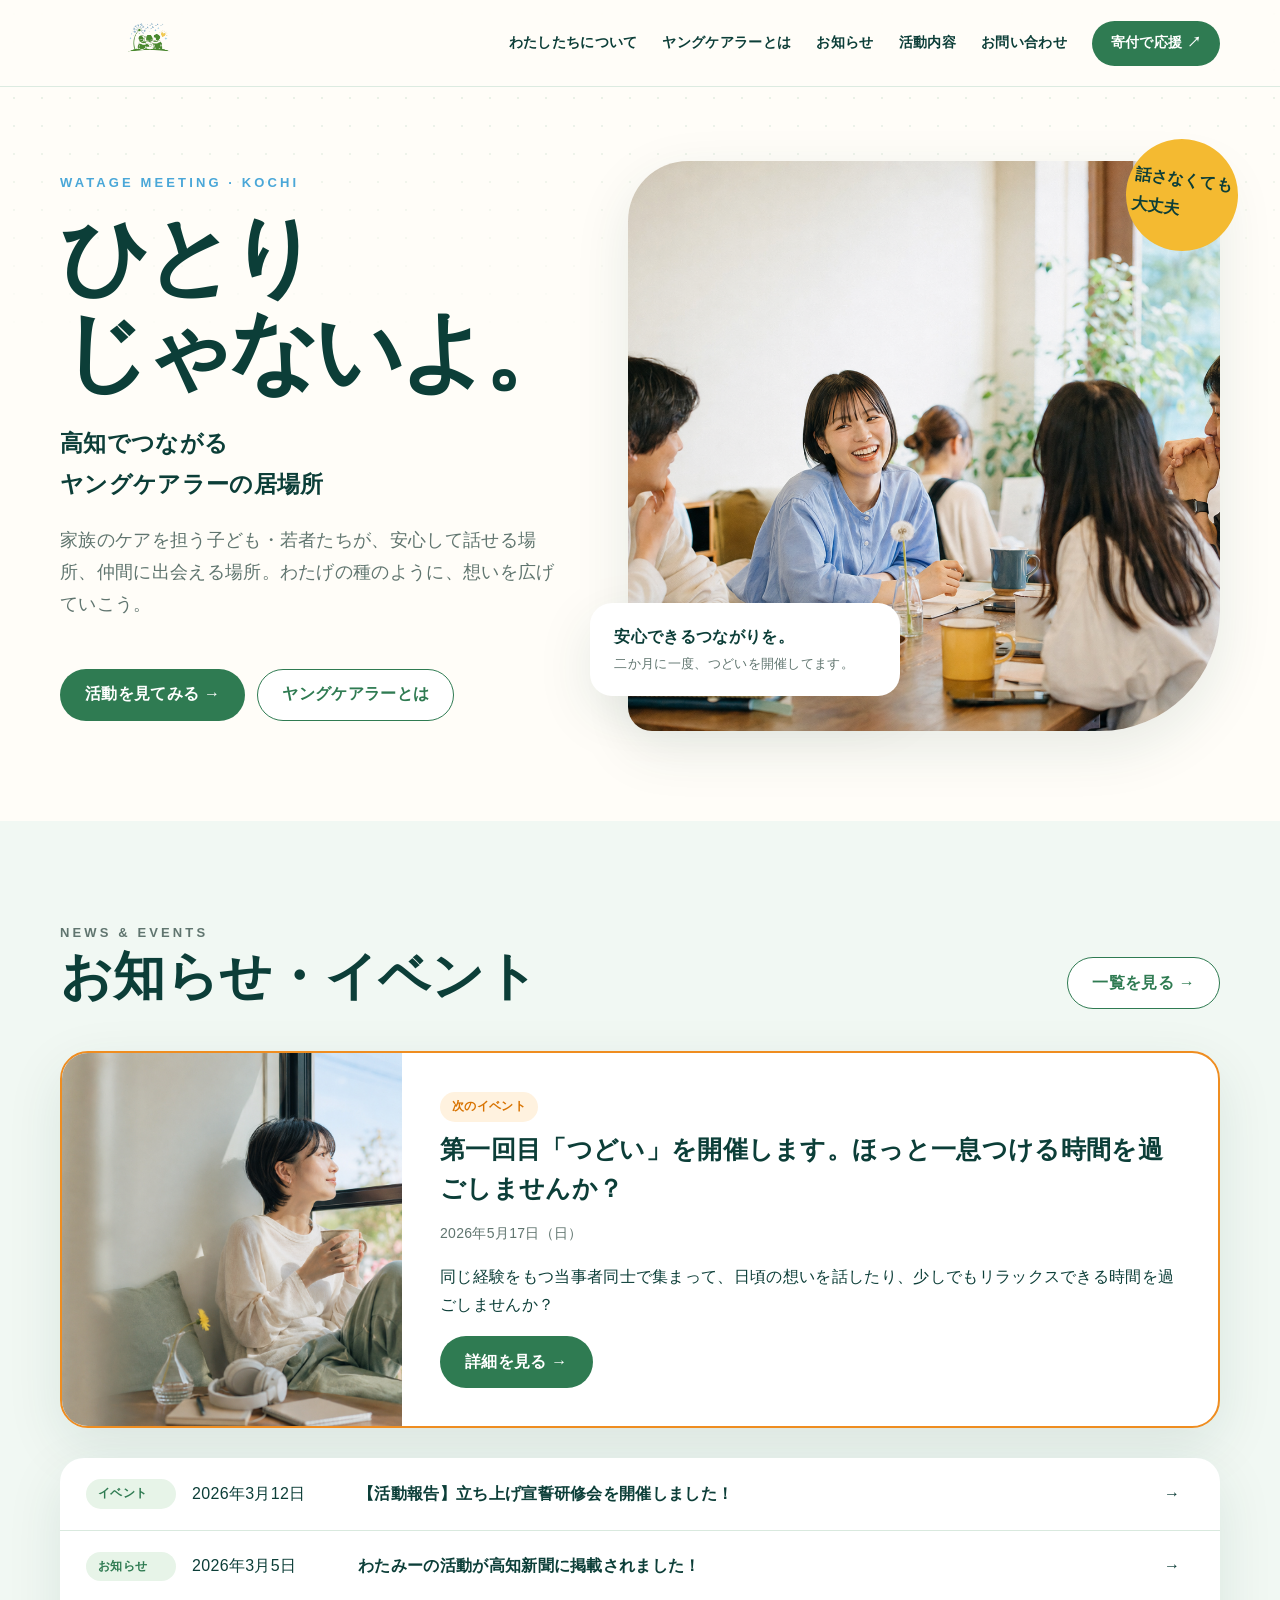
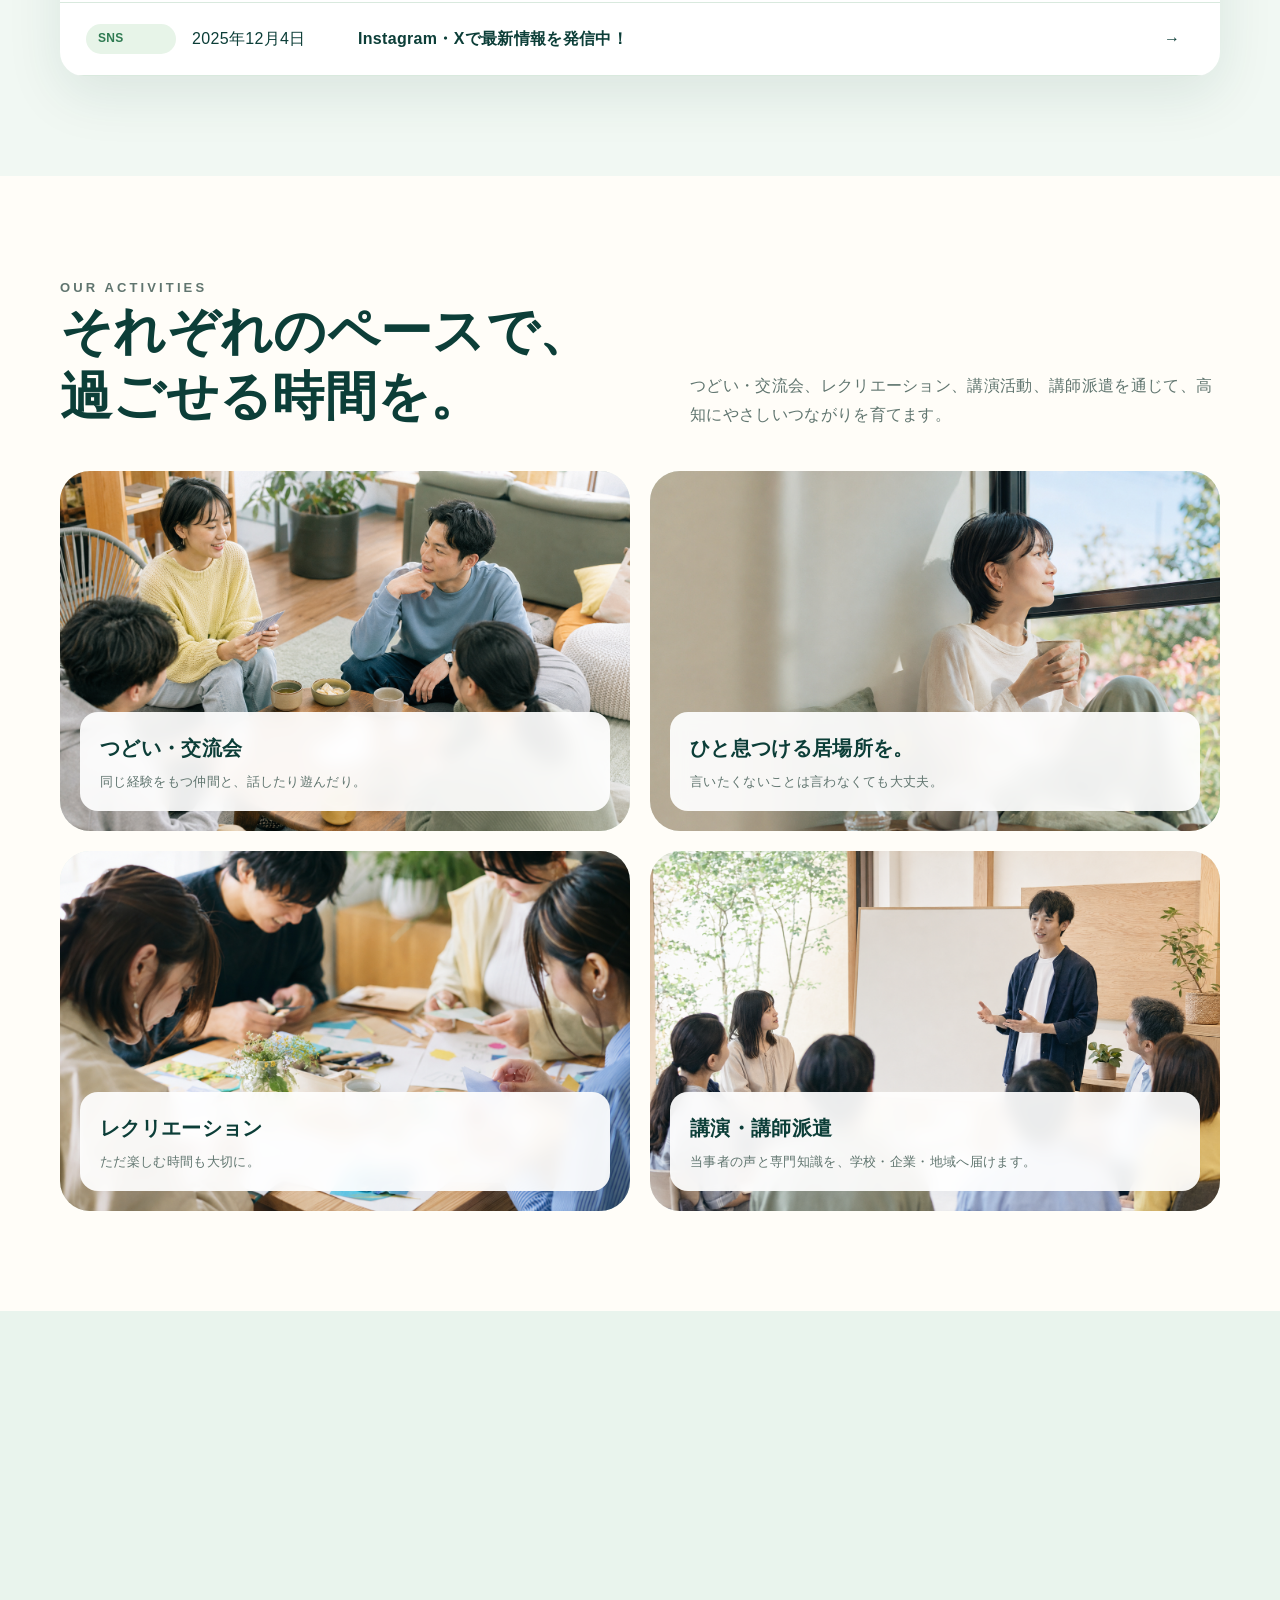
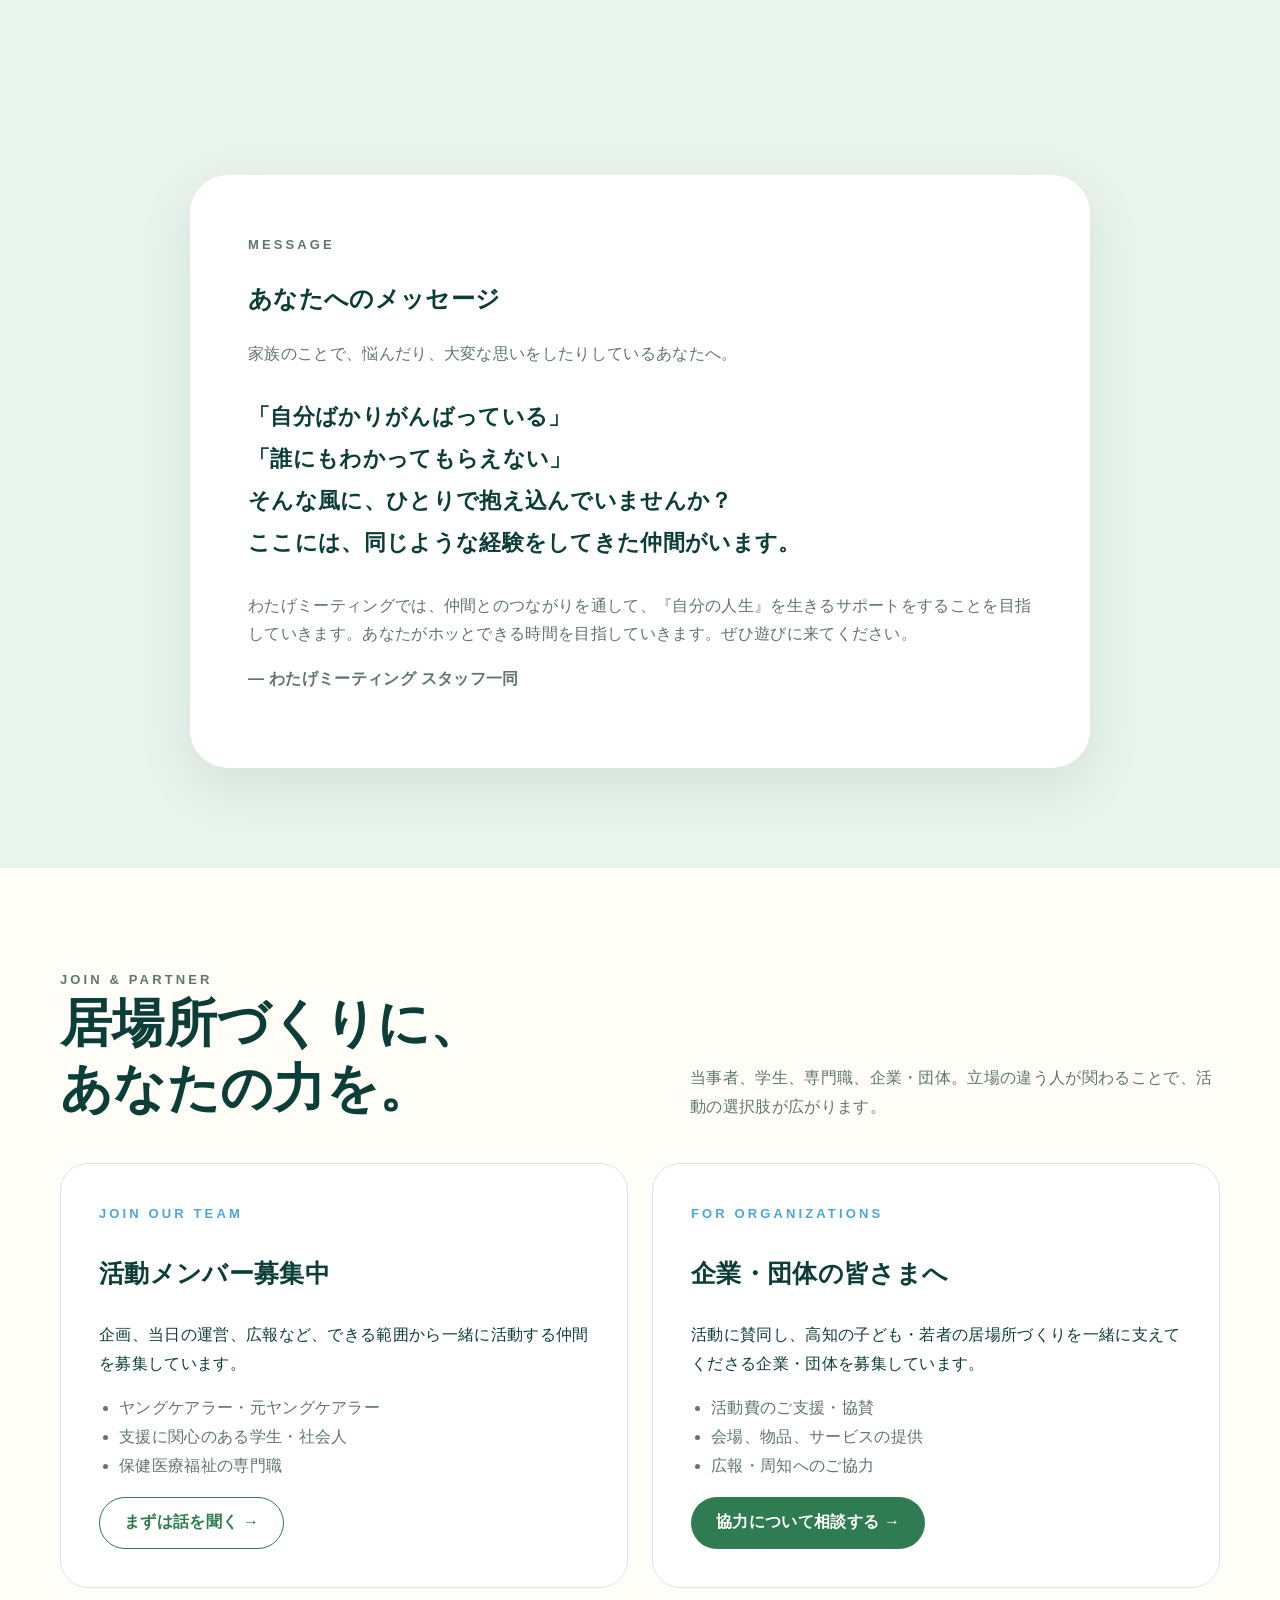
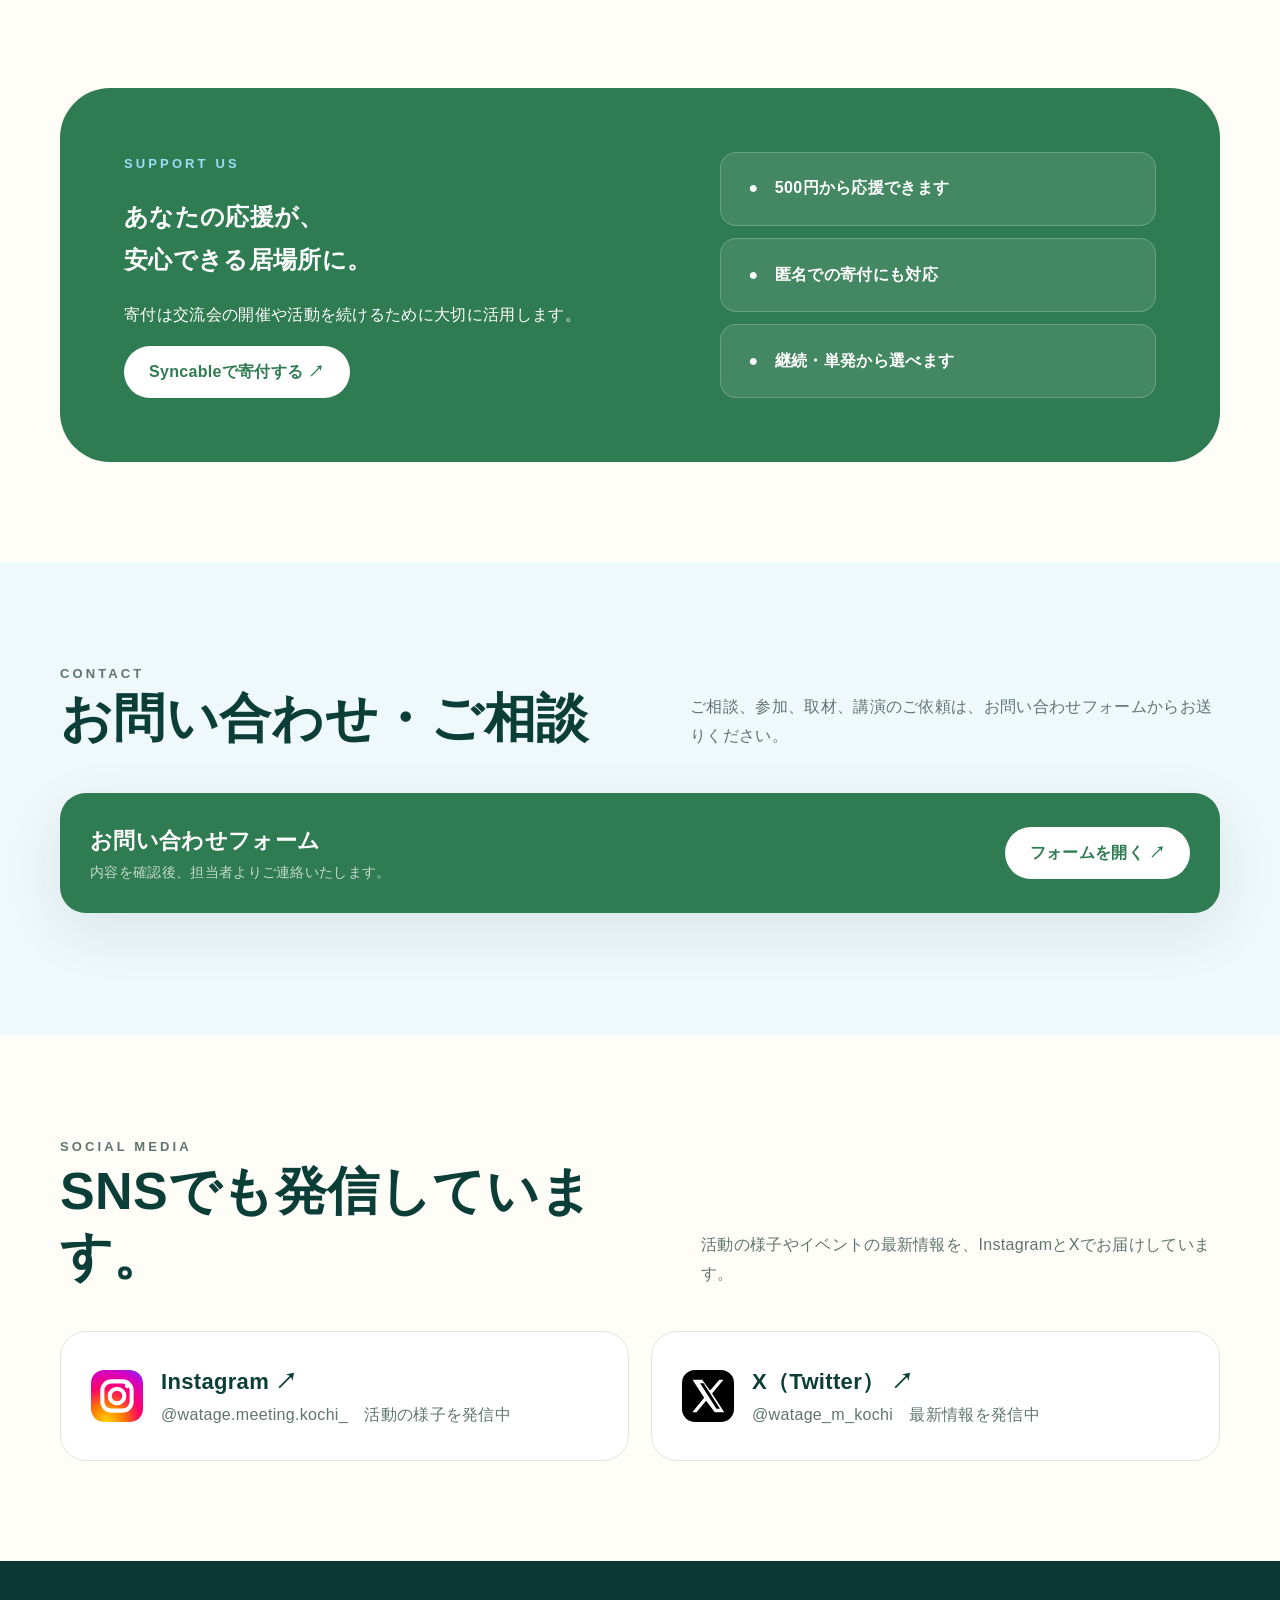
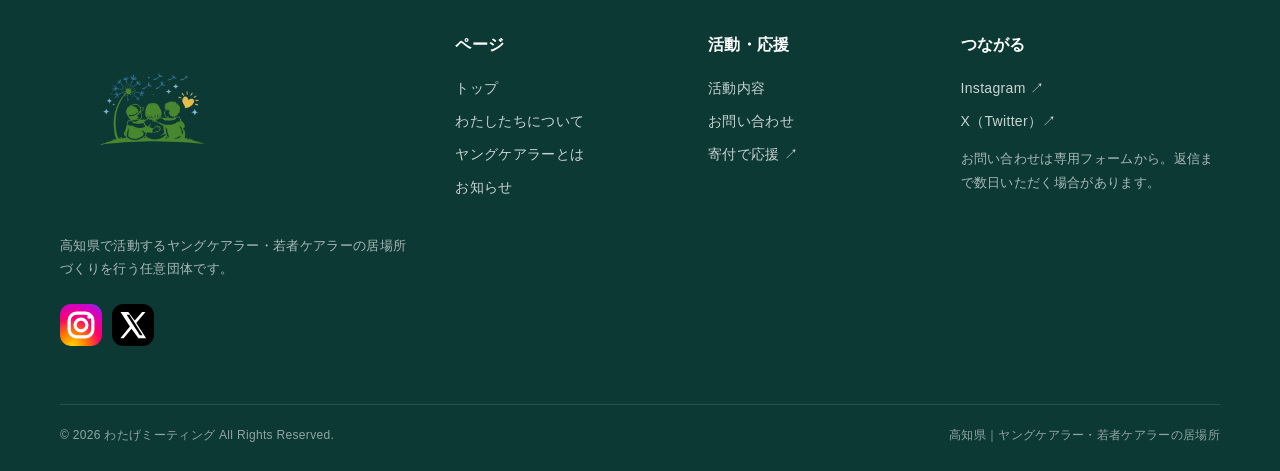
==== index.html @ 33512a36 "Update connect form and SNS section" ====
<!doctype html>
<html lang="ja">
  <head>
    <meta charset="utf-8" />
    <meta name="viewport" content="width=device-width,initial-scale=1" />
    <meta
      name="description"
      content="高知でつながる、ヤングケアラー・若者ケアラーの居場所"
    />
    <title>わたげミーティング｜ひとりじゃないよ。</title>
    <link rel="stylesheet" href="styles.css" />
  </head>
  <body>
    <header class="header">
      <div class="wrap nav">
        <a class="brand" href="index.html"
          ><img src="assets/logo-watage.png" alt="わたげミーティング"
        /></a>
        <nav class="navlinks">
          <a href="about.html">わたしたちについて</a
          ><a href="youngcarer.html">ヤングケアラーとは</a
          ><a href="news.html">お知らせ</a><a href="activities.html">活動内容</a
          ><a
            href="https://docs.google.com/forms/d/e/1FAIpQLSdZExhyQvVdYMioBr_lC8isE4YYOW6lhFF3xYF322LxP78K0A/viewform?usp=publish-editor"
            target="_blank"
            rel="noopener"
            >お問い合わせ</a
          ><a
            class="pill"
            href="https://syncable.biz/associate/watagemeeting"
            target="_blank"
            rel="noopener"
            >寄付で応援 ↗</a
          >
        </nav>
        <button
          class="menu"
          type="button"
          aria-label="メニュー"
          aria-expanded="false"
        >
          ☰
        </button>
      </div>
    </header>
    <main>
      <section class="hero">
        <div class="wrap hero-grid">
          <div class="hero-copy reveal">
            <p class="kicker">Watage Meeting · Kochi</p>
            <h1>ひとり<br /><span class="nowrap">じゃないよ。</span></h1>
            <p class="sub">高知でつながる<br />ヤングケアラーの居場所</p>
            <p class="lead">
              家族のケアを担う子ども・若者たちが、安心して話せる場所、仲間に出会える場所。わたげの種のように、想いを広げていこう。
            </p>
          </div>
          <div class="hero-visual reveal">
            <img src="assets/hero.png" alt="明るい部屋で交流する若者たち" />
            <div class="spark">話さなくても<br />大丈夫</div>
            <div class="float-card">
              安心できるつながりを。<small
                >二か月に一度、つどいを開催してます。</small
              >
            </div>
          </div>
          <div class="actions hero-actions reveal">
            <a class="btn btn-green" href="activities.html">活動を見てみる →</a
            ><a class="btn btn-outline" href="youngcarer.html"
              >ヤングケアラーとは</a
            >
          </div>
        </div>
      </section>
      <section class="news" id="news">
        <div class="wrap">
          <div class="section-head reveal">
            <div>
              <p class="kicker">News &amp; Events</p>
              <h2>お知らせ・イベント</h2>
            </div>
            <a class="btn btn-outline" href="news.html">一覧を見る →</a>
          </div>
          <article class="featured-news reveal">
            <img src="assets/breathe.png" alt="窓辺でひと息つく若者" />
            <div class="news-copy">
              <span class="badge orange">次のイベント</span>
              <h3>
                第一回目「つどい」を開催します。ほっと一息つける時間を過ごしませんか？
              </h3>
              <p class="meta">2026年5月17日（日）</p>
              <p>
                同じ経験をもつ当事者同士で集まって、日頃の想いを話したり、少しでもリラックスできる時間を過ごしませんか？
              </p>
              <a class="btn btn-green" href="news.html">詳細を見る →</a>
            </div>
          </article>
          <div class="news-list reveal">
            <a class="news-row" href="news.html"
              ><span class="badge">イベント</span
              ><span class="date">2026年3月12日</span
              ><strong>【活動報告】立ち上げ宣誓研修会を開催しました！</strong
              ><span>→</span></a
            ><a class="news-row" href="news.html"
              ><span class="badge">お知らせ</span
              ><span class="date">2026年3月5日</span
              ><strong>わたみーの活動が高知新聞に掲載されました！</strong
              ><span>→</span></a
            ><a class="news-row" href="news.html"
              ><span class="badge">SNS</span
              ><span class="date">2025年12月4日</span
              ><strong>Instagram・Xで最新情報を発信中！</strong
              ><span>→</span></a
            >
          </div>
        </div>
      </section>
      <section id="activities">
        <div class="wrap">
          <div class="section-head reveal">
            <div>
              <p class="kicker">Our Activities</p>
              <h2>それぞれのペースで、<br />過ごせる時間を。</h2>
            </div>
            <p>
              つどい・交流会、レクリエーション、講演活動、講師派遣を通じて、高知にやさしいつながりを育てます。
            </p>
          </div>
          <div class="bento">
            <article class="big reveal">
              <img
                src="assets/gathering.png"
                alt="カードゲームを楽しむ交流会"
              />
              <div class="caption">
                <h3>つどい・交流会</h3>
                <p>同じ経験をもつ仲間と、話したり遊んだり。</p>
              </div>
            </article>
            <article class="reveal">
              <img src="assets/breathe.png" alt="ひと息つける静かな居場所" />
              <div class="caption">
                <h3>ひと息つける居場所を。</h3>
                <p>言いたくないことは言わなくても大丈夫。</p>
              </div>
            </article>
            <article class="reveal">
              <img src="assets/workshop.png" alt="創作ワークショップ" />
              <div class="caption">
                <h3>レクリエーション</h3>
                <p>ただ楽しむ時間も大切に。</p>
              </div>
            </article>
            <article class="reveal">
              <img src="assets/lecture.png" alt="地域で行う講演・講師派遣" />
              <div class="caption">
                <h3>講演・講師派遣</h3>
                <p>当事者の声と専門知識を、学校・企業・地域へ届けます。</p>
              </div>
            </article>
          </div>
        </div>
      </section>
      <section class="about-strip home-about">
        <div class="wrap about-grid">
          <div class="about-identity reveal">
            <span class="about-identity-label">Kochi-based community</span>
            <strong>当事者と専門職がつくる、<br />高知の居場所。</strong>
            <span>高知県を拠点に活動する任意団体です。</span>
          </div>
          <div class="reveal">
            <p class="kicker">About us</p>
            <h2>高知から、やさしいつながりを。</h2>
            <p class="lead">
              当事者と保健医療福祉分野の研究者が立ち上げた任意団体です。「同じ経験をした仲間がいる」と感じられる場所を、丁寧につくっています。
            </p>
            <div class="actions">
              <a class="btn btn-green" href="about.html"
                >わたしたちについて →</a
              >
            </div>
          </div>
        </div>
      </section>
      <section class="message-section home-message">
        <div class="wrap">
          <div class="message-card reveal">
            <p class="kicker">Message</p>
            <h2>あなたへのメッセージ</h2>
            <p>家族のことで、悩んだり、大変な思いをしたりしているあなたへ。</p>
            <blockquote>
              「自分ばかりがんばっている」<br />「誰にもわかってもらえない」<br />そんな風に、ひとりで抱え込んでいませんか？<br />ここには、同じような経験をしてきた仲間がいます。
            </blockquote>
            <p>
              わたげミーティングでは、仲間とのつながりを通して、『自分の人生』を生きるサポートをすることを目指していきます。あなたがホッとできる時間を目指していきます。ぜひ遊びに来てください。
            </p>
            <p><strong>― わたげミーティング スタッフ一同</strong></p>
          </div>
        </div>
      </section>
      <section>
        <div class="wrap">
          <div class="section-head reveal">
            <div>
              <p class="kicker">Join &amp; Partner</p>
              <h2>居場所づくりに、<br />あなたの力を。</h2>
            </div>
            <p>
              当事者、学生、専門職、企業・団体。立場の違う人が関わることで、活動の選択肢が広がります。
            </p>
          </div>
          <div class="join-grid">
            <article class="join-card reveal">
              <p class="kicker">Join our team</p>
              <h3>活動メンバー募集中</h3>
              <p>
                企画、当日の運営、広報など、できる範囲から一緒に活動する仲間を募集しています。
              </p>
              <ul>
                <li>ヤングケアラー・元ヤングケアラー</li>
                <li>支援に関心のある学生・社会人</li>
                <li>保健医療福祉の専門職</li>
              </ul>
              <a
                class="btn btn-outline"
                href="https://docs.google.com/forms/d/e/1FAIpQLSdZExhyQvVdYMioBr_lC8isE4YYOW6lhFF3xYF322LxP78K0A/viewform?usp=publish-editor"
                target="_blank"
                rel="noopener"
                >まずは話を聞く →</a
              >
            </article>
            <article class="join-card reveal">
              <p class="kicker">For organizations</p>
              <h3>企業・団体の皆さまへ</h3>
              <p>
                活動に賛同し、高知の子ども・若者の居場所づくりを一緒に支えてくださる企業・団体を募集しています。
              </p>
              <ul>
                <li>活動費のご支援・協賛</li>
                <li>会場、物品、サービスの提供</li>
                <li>広報・周知へのご協力</li>
              </ul>
              <a
                class="btn btn-green"
                href="https://docs.google.com/forms/d/e/1FAIpQLSdZExhyQvVdYMioBr_lC8isE4YYOW6lhFF3xYF322LxP78K0A/viewform?usp=publish-editor"
                target="_blank"
                rel="noopener"
                >協力について相談する →</a
              >
            </article>
          </div>
        </div>
      </section>
      <section class="donate">
        <div class="donate-grid">
          <div>
            <p class="kicker">Support us</p>
            <h2>あなたの応援が、<br />安心できる居場所に。</h2>
            <p>寄付は交流会の開催や活動を続けるために大切に活用します。</p>
            <a
              class="btn btn-white"
              href="https://syncable.biz/associate/watagemeeting"
              target="_blank"
              rel="noopener"
              >Syncableで寄付する ↗</a
            >
          </div>
          <div class="points">
            <div class="point">●　500円から応援できます</div>
            <div class="point">●　匿名での寄付にも対応</div>
            <div class="point">●　継続・単発から選べます</div>
          </div>
        </div>
      </section>
      <section class="contact" id="contact">
        <div class="wrap">
          <div class="section-head reveal">
            <div>
              <p class="kicker">Contact</p>
              <h2>お問い合わせ・ご相談</h2>
            </div>
            <p>
              ご相談、参加、取材、講演のご依頼は、お問い合わせフォームからお送りください。
            </p>
          </div>
          <div class="contact-form reveal">
            <div>
              <strong>お問い合わせフォーム</strong>
              <span>内容を確認後、担当者よりご連絡いたします。</span>
            </div>
            <a
              class="btn btn-white"
              href="https://docs.google.com/forms/d/e/1FAIpQLSdZExhyQvVdYMioBr_lC8isE4YYOW6lhFF3xYF322LxP78K0A/viewform?usp=publish-editor"
              target="_blank"
              rel="noopener"
              >フォームを開く ↗</a
            >
          </div>
        </div>
      </section>
      <section class="social-section">
        <div class="wrap">
          <div class="section-head reveal">
            <div>
              <p class="kicker">Social media</p>
              <h2>SNSでも発信しています。</h2>
            </div>
            <p>
              活動の様子やイベントの最新情報を、InstagramとXでお届けしています。
            </p>
          </div>
          <div class="contact-grid">
            <a
              class="social reveal"
              href="https://www.instagram.com/watage.meeting.kochi_"
              target="_blank"
              rel="noopener"
              ><img
                class="social-icon"
                src="assets/instagram-logo.svg"
                alt=""
              /><strong>Instagram ↗</strong
              ><span>@watage.meeting.kochi_　活動の様子を発信中</span></a
            ><a
              class="social reveal"
              href="https://x.com/watage_m_kochi"
              target="_blank"
              rel="noopener"
              ><img class="social-icon" src="assets/x-logo.svg" alt="" /><strong
                >X（Twitter） ↗</strong
              ><span>@watage_m_kochi　最新情報を発信中</span></a
            >
          </div>
        </div>
      </section>
    </main>
    <footer class="footer">
      <div class="wrap">
        <div class="footer-main">
          <div>
            <img
              class="footer-logo"
              src="assets/logo-watage.png"
              alt="わたげミーティング"
            />
            <p>
              高知県で活動するヤングケアラー・若者ケアラーの居場所づくりを行う任意団体です。
            </p>
            <div class="footer-social">
              <a
                href="https://www.instagram.com/watage.meeting.kochi_"
                target="_blank"
                rel="noopener"
                aria-label="Instagram"
                ><img src="assets/instagram-logo.svg" alt=""
              /></a>
              <a
                href="https://x.com/watage_m_kochi"
                target="_blank"
                rel="noopener"
                aria-label="X"
                ><img src="assets/x-logo.svg" alt=""
              /></a>
            </div>
          </div>
          <div>
            <h4>ページ</h4>
            <a href="index.html">トップ</a
            ><a href="about.html">わたしたちについて</a
            ><a href="youngcarer.html">ヤングケアラーとは</a
            ><a href="news.html">お知らせ</a>
          </div>
          <div>
            <h4>活動・応援</h4>
            <a href="activities.html">活動内容</a
            ><a
              href="https://docs.google.com/forms/d/e/1FAIpQLSdZExhyQvVdYMioBr_lC8isE4YYOW6lhFF3xYF322LxP78K0A/viewform?usp=publish-editor"
              target="_blank"
              rel="noopener"
              >お問い合わせ</a
            ><a
              href="https://syncable.biz/associate/watagemeeting"
              target="_blank"
              rel="noopener"
              >寄付で応援 ↗</a
            >
          </div>
          <div>
            <h4>つながる</h4>
            <a
              href="https://www.instagram.com/watage.meeting.kochi_"
              target="_blank"
              rel="noopener"
              >Instagram ↗</a
            ><a
              href="https://x.com/watage_m_kochi"
              target="_blank"
              rel="noopener"
              >X（Twitter）↗</a
            >
            <p>
              お問い合わせは専用フォームから。返信まで数日いただく場合があります。
            </p>
          </div>
        </div>
        <div class="copyright">
          <span>© 2026 わたげミーティング All Rights Reserved.</span
          ><span>高知県｜ヤングケアラー・若者ケアラーの居場所</span>
        </div>
      </div>
    </footer>
    <script src="app.js"></script>
  </body>
</html>
---- styles.css ----
:root {
  --ink: #0c3e38;
  --green: #2f7b52;
  --leaf: #56a65f;
  --sky: #4aa7d8;
  --yellow: #f4ba31;
  --orange: #ef8d20;
  --mist: #f1f8f3;
  --cream: #fffdf8;
  --line: #d9e9de;
  --muted: #60756f;
  --shadow: 0 18px 55px rgba(20, 72, 54, 0.1);
}
* {
  box-sizing: border-box;
}
html {
  scroll-behavior: smooth;
}
body {
  margin: 0;
  background: var(--cream);
  color: var(--ink);
  font-family: "Hiragino Kaku Gothic ProN", "Yu Gothic", Meiryo, sans-serif;
  line-height: 1.8;
  letter-spacing: 0.02em;
}
body:before {
  content: "";
  position: fixed;
  inset: 0;
  pointer-events: none;
  opacity: 0.22;
  background-image: radial-gradient(#79b28e 1px, transparent 1px);
  background-size: 28px 28px;
  mask-image: linear-gradient(to bottom, #000, transparent 38%);
  z-index: -1;
}
a {
  text-decoration: none;
  color: inherit;
}
img {
  display: block;
  max-width: 100%;
}
.nowrap {
  white-space: nowrap;
}
button {
  font: inherit;
}
.wrap {
  width: min(1160px, calc(100% - 40px));
  margin: auto;
}
.header {
  position: sticky;
  top: 0;
  z-index: 50;
  background: rgba(255, 253, 248, 0.9);
  backdrop-filter: blur(16px);
  border-bottom: 1px solid rgba(217, 233, 222, 0.9);
}
.nav {
  height: 86px;
  display: flex;
  align-items: center;
  gap: 32px;
}
.brand {
  display: flex;
  align-items: center;
  margin-right: auto;
}
.brand img {
  width: 178px;
  height: 66px;
  object-fit: contain;
  mix-blend-mode: normal;
}
.navlinks {
  display: flex;
  align-items: center;
  gap: 25px;
  font-size: 14px;
  font-weight: 800;
}
.navlinks a {
  position: relative;
}
.navlinks > a:not(.pill):after {
  content: "";
  position: absolute;
  left: 0;
  right: 100%;
  bottom: -6px;
  height: 2px;
  background: var(--green);
  transition: 0.25s;
}
.navlinks > a:hover:after,
.navlinks > a.active:after {
  right: 0;
}
.pill,
.btn {
  display: inline-flex;
  align-items: center;
  justify-content: center;
  gap: 10px;
  border-radius: 999px;
  min-height: 52px;
  padding: 0 24px;
  border: 1px solid transparent;
  font-weight: 900;
  transition: 0.25s;
  cursor: pointer;
}
.pill {
  min-height: 45px;
  padding: 0 18px;
  background: var(--green);
  color: #fff;
}
.btn:hover,
.pill:hover {
  transform: translateY(-3px);
  box-shadow: 0 12px 25px rgba(37, 108, 74, 0.18);
}
.btn-green {
  background: var(--green);
  color: #fff;
}
.btn-outline {
  border-color: var(--green);
  color: var(--green);
  background: #fff;
}
.btn-white {
  background: #fff;
  color: var(--green);
}
.menu {
  display: none;
  border: 0;
  background: none;
  font-size: 28px;
}
.hero {
  padding: 74px 0 90px;
  overflow: hidden;
}
.hero-grid {
  display: grid;
  grid-template-columns: 0.85fr 1.15fr;
  grid-template-areas:
    "copy visual"
    "actions visual";
  column-gap: 62px;
  align-content: center;
}
.hero-copy {
  grid-area: copy;
  align-self: end;
}
.hero-actions {
  grid-area: actions;
  align-self: start;
}
.kicker {
  color: var(--sky);
  font-size: 13px;
  font-weight: 900;
  letter-spacing: 0.24em;
  text-transform: uppercase;
  margin: 0 0 14px;
}
.kicker-light {
  color: #aee0f7;
}
.hero h1,
.page-hero h1 {
  font-size: clamp(52px, 7vw, 88px);
  line-height: 1.08;
  letter-spacing: -0.06em;
  margin: 0 0 24px;
}
.hero .sub {
  font-size: 23px;
  font-weight: 900;
  margin: 0 0 16px;
}
.lead {
  font-size: 18px;
  color: var(--muted);
  max-width: 680px;
}
.actions {
  display: flex;
  flex-wrap: wrap;
  gap: 12px;
  margin-top: 30px;
}
.hero-visual {
  grid-area: visual;
  position: relative;
  min-height: 570px;
}
.hero-visual > img {
  position: absolute;
  inset: 0;
  width: 100%;
  height: 100%;
  object-fit: cover;
  border-radius: 60px 22px 120px 24px;
  box-shadow: var(--shadow);
}
.float-card {
  position: absolute;
  left: -38px;
  bottom: 35px;
  width: 310px;
  background: #fff;
  padding: 20px 24px;
  border-radius: 22px;
  box-shadow: var(--shadow);
  font-weight: 900;
}
.float-card small {
  display: block;
  color: var(--muted);
  font-weight: 500;
}
.spark {
  position: absolute;
  right: -18px;
  top: -22px;
  width: 112px;
  height: 112px;
  display: grid;
  place-items: center;
  border-radius: 50%;
  background: var(--yellow);
  font-weight: 900;
  transform: rotate(7deg);
}
section {
  padding: 100px 0;
}
.section-head {
  display: flex;
  align-items: end;
  justify-content: space-between;
  gap: 30px;
  margin-bottom: 42px;
}
.section-head h2,
.page h2 {
  font-size: clamp(34px, 4.2vw, 52px);
  line-height: 1.25;
  margin: 0;
}
.section-head p {
  max-width: 530px;
  margin: 0;
  color: var(--muted);
}
.news {
  background: var(--mist);
}
.featured-news {
  display: grid;
  grid-template-columns: 340px 1fr;
  border: 2px solid var(--orange);
  border-radius: 28px;
  overflow: hidden;
  background: #fff;
  box-shadow: var(--shadow);
}
.featured-news img {
  width: 100%;
  height: 100%;
  object-fit: cover;
}
.news-copy {
  padding: 38px;
}
.news-copy h3 {
  font-size: 25px;
  line-height: 1.55;
  margin: 8px 0 12px;
}
.meta {
  font-size: 14px;
  color: var(--muted);
}
.badge {
  display: inline-flex;
  padding: 4px 12px;
  border-radius: 999px;
  background: #e7f4e8;
  color: var(--green);
  font-size: 12px;
  font-weight: 900;
}
.badge.orange {
  background: #fff2df;
  color: #d87300;
}
.news-list {
  margin-top: 30px;
  background: #fff;
  border-radius: 24px;
  overflow: hidden;
  box-shadow: var(--shadow);
}
.news-row {
  display: grid;
  grid-template-columns: 90px 150px 1fr 30px;
  gap: 16px;
  align-items: center;
  padding: 21px 26px;
  border-bottom: 1px solid var(--line);
  transition: 0.2s;
}
.news-row:hover {
  background: #f8fcf9;
  padding-left: 32px;
}
.news-row.hidden {
  display: none;
}
.more {
  display: block;
  margin: 24px auto;
  border: 2px solid #66be72;
  background: #fff;
  color: var(--green);
  padding: 11px 26px;
  border-radius: 999px;
  font-weight: 900;
}
.bento {
  display: grid;
  grid-template-columns: repeat(2, minmax(0, 1fr));
  grid-template-rows: repeat(2, 360px);
  gap: 20px;
}
.bento article {
  position: relative;
  overflow: hidden;
  min-height: 0;
  border-radius: 30px;
  background: #e7f2ed;
}
.bento .big {
  grid-row: auto;
}
.bento article > img {
  position: absolute;
  inset: 0;
  width: 100%;
  height: 100%;
  object-fit: cover;
  transition: 0.5s;
}
.bento article:hover img {
  transform: scale(1.045);
}
.caption {
  position: absolute;
  inset: auto 18px 18px;
  background: rgba(255, 255, 255, 0.92);
  padding: 18px 20px;
  border-radius: 18px;
  backdrop-filter: blur(8px);
}
.caption h3 {
  margin: 0;
  font-size: 20px;
}
.caption p {
  margin: 4px 0 0;
  font-size: 13px;
  color: var(--muted);
}
.about-strip {
  background: #e9f4ed;
}
.home-about {
  padding-bottom: 48px;
}
.about-grid {
  display: grid;
  grid-template-columns: 0.92fr 1.08fr;
  gap: 65px;
  align-items: center;
}
.about-identity {
  display: grid;
  gap: 14px;
  padding: 44px;
  border-radius: 36px;
  background: linear-gradient(145deg, var(--ink), var(--green));
  color: #fff;
  box-shadow: var(--shadow);
}
.about-identity-label {
  color: #aee0f7;
  font-size: 12px;
  font-weight: 900;
  letter-spacing: 0.2em;
  text-transform: uppercase;
}
.about-identity strong {
  font-size: clamp(24px, 3vw, 34px);
  line-height: 1.5;
}
.about-identity > span:last-child {
  color: rgba(255, 255, 255, 0.72);
  font-size: 14px;
}
.quote {
  padding: 46px;
  border-radius: 36px;
  background: var(--green);
  color: #fff;
  font-size: 28px;
  font-weight: 900;
}
.donate {
  background: var(--green);
  color: #fff;
  border-radius: 50px;
  margin: 0 auto 100px;
  width: min(1160px, calc(100% - 40px));
  padding: 64px;
}
.donate-grid {
  display: grid;
  grid-template-columns: 1fr 0.8fr;
  gap: 50px;
}
.donate .kicker {
  color: #9edcf7;
}
.points {
  display: grid;
  gap: 12px;
}
.point {
  display: flex;
  align-items: center;
  justify-content: flex-start;
  padding: 16px 28px;
  border-radius: 16px;
  background: rgba(255, 255, 255, 0.1);
  border: 1px solid rgba(255, 255, 255, 0.2);
  font-weight: 900;
  text-align: left;
}
.contact {
  background: #eff8fb;
}
.social-section {
  background: var(--cream);
}
.contact-form {
  display: flex;
  align-items: center;
  justify-content: space-between;
  gap: 24px;
  margin-bottom: 22px;
  padding: 28px 30px;
  border-radius: 26px;
  background: var(--green);
  color: #fff;
  box-shadow: var(--shadow);
}
.contact-form strong,
.contact-form span {
  display: block;
}
.contact-form strong {
  font-size: 22px;
}
.contact-form span {
  color: rgba(255, 255, 255, 0.72);
  font-size: 14px;
}
.contact-grid {
  display: grid;
  grid-template-columns: 1fr 1fr;
  gap: 22px;
}
.social {
  display: grid;
  grid-template-areas:
    "icon title"
    "icon detail";
  grid-template-columns: 52px 1fr;
  column-gap: 18px;
  align-items: center;
  padding: 30px;
  border-radius: 26px;
  background: #fff;
  border: 1px solid var(--line);
  transition: 0.25s;
}
.social:hover {
  transform: translateY(-5px);
  box-shadow: var(--shadow);
}
.social-icon {
  grid-area: icon;
  width: 52px;
  height: 52px;
  border-radius: 13px;
  object-fit: cover;
}
.social strong {
  grid-area: title;
  display: block;
  font-size: 22px;
}
.social span {
  grid-area: detail;
  color: var(--muted);
}
.footer {
  background: #0c3934;
  color: #fff;
  padding: 70px 0 25px;
}
.footer-main {
  display: grid;
  grid-template-columns: 1.35fr 0.8fr 0.8fr 1fr;
  gap: 45px;
}
.footer-logo {
  width: 185px;
  border-radius: 16px;
  margin-bottom: 18px;
  padding: 10px;
  background: transparent;
  object-fit: contain;
}
.footer p {
  color: rgba(255, 255, 255, 0.65);
  font-size: 13px;
}
.footer h4 {
  margin: 0 0 16px;
}
.footer a {
  display: block;
  color: rgba(255, 255, 255, 0.78);
  font-size: 14px;
  margin: 8px 0;
}
.footer a:hover {
  color: #fff;
}
.footer-social {
  display: flex;
  gap: 10px;
  margin-top: 15px;
}
.footer-social a {
  display: grid;
  place-items: center;
  width: 42px;
  height: 42px;
  overflow: hidden;
  border-radius: 11px;
  background: rgba(255, 255, 255, 0.1);
}
.footer-social img {
  width: 100%;
  height: 100%;
  object-fit: cover;
}
.copyright {
  margin-top: 50px;
  padding-top: 20px;
  border-top: 1px solid rgba(255, 255, 255, 0.12);
  display: flex;
  justify-content: space-between;
  gap: 20px;
  font-size: 12px;
  color: rgba(255, 255, 255, 0.55);
}
.page-hero {
  padding: 85px 0;
  background: linear-gradient(135deg, #eff8f2, #edf8fd);
}
.page-hero h1 {
  font-size: clamp(45px, 6vw, 72px);
}
.page {
  padding: 90px 0;
}
.prose {
  max-width: 820px;
}
.prose p {
  color: var(--muted);
  font-size: 17px;
}
.aims,
.care-grid,
.impact-grid {
  display: grid;
  grid-template-columns: repeat(2, 1fr);
  gap: 18px;
  margin-top: 36px;
}
.aim,
.care,
.impact {
  padding: 28px;
  border: 1px solid var(--line);
  border-radius: 24px;
  background: #fff;
}
.aim .icon,
.care .icon {
  font-size: 30px;
}
.org {
  width: 100%;
  border-collapse: collapse;
  margin-top: 30px;
}
.org th,
.org td {
  padding: 18px;
  text-align: left;
  border-bottom: 1px solid var(--line);
}
.org th {
  width: 170px;
  color: var(--green);
}
.for-you {
  margin-top: 70px;
  padding: 45px;
  border-radius: 34px;
  background: var(--green);
  color: #fff;
}
.for-you h2 {
  color: #fff;
}
.reveal {
  opacity: 0;
  transform: translateY(28px);
  transition: 0.75s ease;
}
.reveal.visible {
  opacity: 1;
  transform: none;
}
.seeds {
  position: fixed;
  pointer-events: none;
  z-index: 60;
}
.seed-fly {
  position: fixed;
  font-size: 17px;
  color: #4aa7d8;
  animation: fly 1.2s ease-out forwards;
}
@keyframes fly {
  to {
    transform: translate(var(--x), var(--y)) rotate(180deg);
    opacity: 0;
  }
}
@media (max-width: 950px) {
  .navlinks {
    display: none;
    position: absolute;
    top: 86px;
    left: 0;
    right: 0;
    padding: 25px;
    background: var(--cream);
    flex-direction: column;
    align-items: flex-start;
  }
  .navlinks.open {
    display: flex;
  }
  .menu {
    display: block;
  }
  .hero-grid,
  .about-grid,
  .donate-grid {
    grid-template-columns: 1fr;
  }
  .hero-grid {
    grid-template-areas:
      "copy"
      "visual"
      "actions";
  }
  .hero-visual {
    min-height: 500px;
    margin-top: 30px;
  }
  .hero-actions {
    margin-top: 24px;
  }
  .footer-main {
    grid-template-columns: 1fr 1fr;
  }
  .featured-news {
    grid-template-columns: 280px 1fr;
  }
}
@media (max-width: 650px) {
  .header {
    position: fixed;
    right: 0;
    left: 0;
    background: transparent;
    border-bottom: 0;
    backdrop-filter: none;
  }
  .wrap {
    width: min(100% - 28px, 1160px);
  }
  .brand {
    display: none;
  }
  .nav {
    height: 64px;
    justify-content: flex-end;
  }
  .navlinks {
    top: 64px;
    right: 14px;
    left: 14px;
    border: 1px solid var(--line);
    border-radius: 22px;
    box-shadow: var(--shadow);
  }
  .menu {
    display: grid;
    width: 46px;
    height: 46px;
    place-items: center;
    border-radius: 50%;
    background: rgba(255, 253, 248, 0.96);
    color: var(--ink);
    box-shadow: 0 8px 24px rgba(20, 72, 54, 0.16);
  }
  .hero {
    padding: 45px 0 70px;
  }
  .hero-visual {
    min-height: 390px;
  }
  .hero h1 {
    font-size: 53px;
  }
  .spark {
    width: 88px;
    height: 88px;
    font-size: 13px;
  }
  .float-card {
    left: 8px;
    width: 280px;
  }
  .section-head {
    align-items: start;
    flex-direction: column;
  }
  .contact-form {
    align-items: stretch;
    flex-direction: column;
    padding: 24px;
  }
  .contact-form .btn {
    width: 100%;
  }
  .featured-news {
    grid-template-columns: 1fr;
  }
  .featured-news img {
    height: 230px;
  }
  .news-copy {
    padding: 26px;
  }
  .news-row {
    grid-template-columns: 75px 1fr;
    padding: 18px;
  }
  .news-row .date {
    display: none;
  }
  .news-row .arrow {
    display: none;
  }
  .contact-grid,
  .aims,
  .care-grid,
  .impact-grid {
    grid-template-columns: 1fr;
  }
  .donate {
    padding: 38px 24px;
    border-radius: 34px;
  }
  .footer-main {
    grid-template-columns: 1fr;
  }
  .copyright {
    flex-direction: column;
  }
  .actions .btn {
    width: 100%;
  }
  .org th {
    width: 105px;
  }
}

/* Page-specific components */
.bento .caption {
  inset: auto 20px 20px;
}
.activity-grid {
  display: grid;
  grid-template-columns: repeat(2, minmax(0, 1fr));
  gap: 28px;
  margin-top: 44px;
}
.activity-detail {
  display: flex;
  min-height: 0;
  flex-direction: column;
  border-radius: 34px;
  overflow: hidden;
  background: #fff;
  border: 1px solid var(--line);
  box-shadow: var(--shadow);
  transition:
    transform 0.3s ease,
    box-shadow 0.3s ease;
}
.activity-detail:hover {
  transform: translateY(-6px);
  box-shadow: 0 24px 60px rgba(20, 72, 54, 0.16);
}
.activity-detail:nth-child(4n + 2),
.activity-detail:nth-child(4n + 3) {
  background: var(--mist);
}
.activity-detail img {
  width: 100%;
  aspect-ratio: 16 / 10;
  object-fit: cover;
  transition: transform 0.5s ease;
}
.activity-detail:hover img {
  transform: scale(1.025);
}
.activity-detail-copy {
  display: flex;
  flex: 1;
  flex-direction: column;
  justify-content: flex-start;
  padding: 34px 38px 40px;
}
.activity-no {
  font-size: 13px;
  font-weight: 900;
  letter-spacing: 0.18em;
  color: var(--sky);
}
.activity-detail h2 {
  font-size: 32px;
  line-height: 1.35;
  margin: 10px 0 14px;
}
.activity-detail p {
  color: var(--muted);
  margin: 0 0 12px;
}
.principles {
  display: grid;
  grid-template-columns: repeat(2, 1fr);
  gap: 18px;
  margin-top: 34px;
}
.principle {
  position: relative;
  overflow: hidden;
  padding: 36px;
  border-radius: 26px;
  background: #fff;
  border: 1px solid var(--line);
}
.principle:before {
  content: attr(data-no);
  position: absolute;
  right: 18px;
  top: 0;
  font:
    900 80px/1 Inter,
    sans-serif;
  color: #eef5f0;
}
.principle h3,
.principle p {
  position: relative;
}
.principle h3 {
  font-size: 23px;
}
.principle p {
  color: var(--muted);
  margin-bottom: 0;
}
.story-grid {
  display: grid;
  grid-template-columns: 0.9fr 1.1fr;
  gap: 60px;
  align-items: center;
}
.story-visual {
  padding: 45px;
  border-radius: 36px;
  background: transparent;
}
.message-section {
  background: #e9f4ed;
}
.home-message {
  padding-top: 0;
}
.message-card {
  max-width: 900px;
  margin: auto;
  padding: 58px;
  border-radius: 38px;
  background: #fff;
  box-shadow: var(--shadow);
}
.message-card blockquote {
  margin: 28px 0;
  font-size: 22px;
  font-weight: 800;
  line-height: 1.9;
}
.message-card p {
  color: var(--muted);
}
.join-grid {
  display: grid;
  grid-template-columns: 1fr 1fr;
  gap: 24px;
}
.join-card {
  padding: 38px;
  border-radius: 28px;
  border: 1px solid var(--line);
  background: #fff;
}
.join-card h3 {
  font-size: 25px;
}
.join-card ul {
  padding-left: 20px;
  color: var(--muted);
}
.care-story {
  display: grid;
  grid-template-columns: 0.82fr 1.18fr;
  gap: 55px;
  align-items: start;
}
.care-index {
  position: sticky;
  top: 120px;
  padding: 34px;
  border-radius: 28px;
  background: #0c3e38;
  color: #fff;
}
.care-index p {
  color: #c9ddd6;
}
.care-groups {
  display: grid;
  gap: 18px;
}
.care-group {
  padding: 30px;
  border-radius: 25px;
  background: #fff;
  border: 1px solid var(--line);
}
.care-group strong {
  display: block;
  font-size: 21px;
  margin-bottom: 8px;
}
.care-group p {
  margin: 0;
  color: var(--muted);
}
.editorial-note {
  padding-left: 24px;
  border-left: 4px solid var(--yellow);
  font-size: 19px;
}
.page-nav {
  display: flex;
  gap: 12px;
  flex-wrap: wrap;
  margin-top: 28px;
}
.page-nav a {
  padding: 10px 16px;
  border-radius: 999px;
  background: #fff;
  border: 1px solid var(--line);
  font-size: 14px;
  font-weight: 800;
}
@media (max-width: 850px) {
  .bento,
  .activity-grid,
  .principles,
  .story-grid,
  .join-grid,
  .care-story {
    grid-template-columns: 1fr;
  }
  .bento {
    grid-template-rows: repeat(4, 320px);
  }
  .bento .big {
    grid-column: auto;
  }
  .activity-detail-copy {
    padding: 30px 26px 34px;
  }
  .care-index {
    position: static;
  }
  .story-visual {
    display: none;
  }
  .message-card {
    padding: 38px 25px;
  }
}
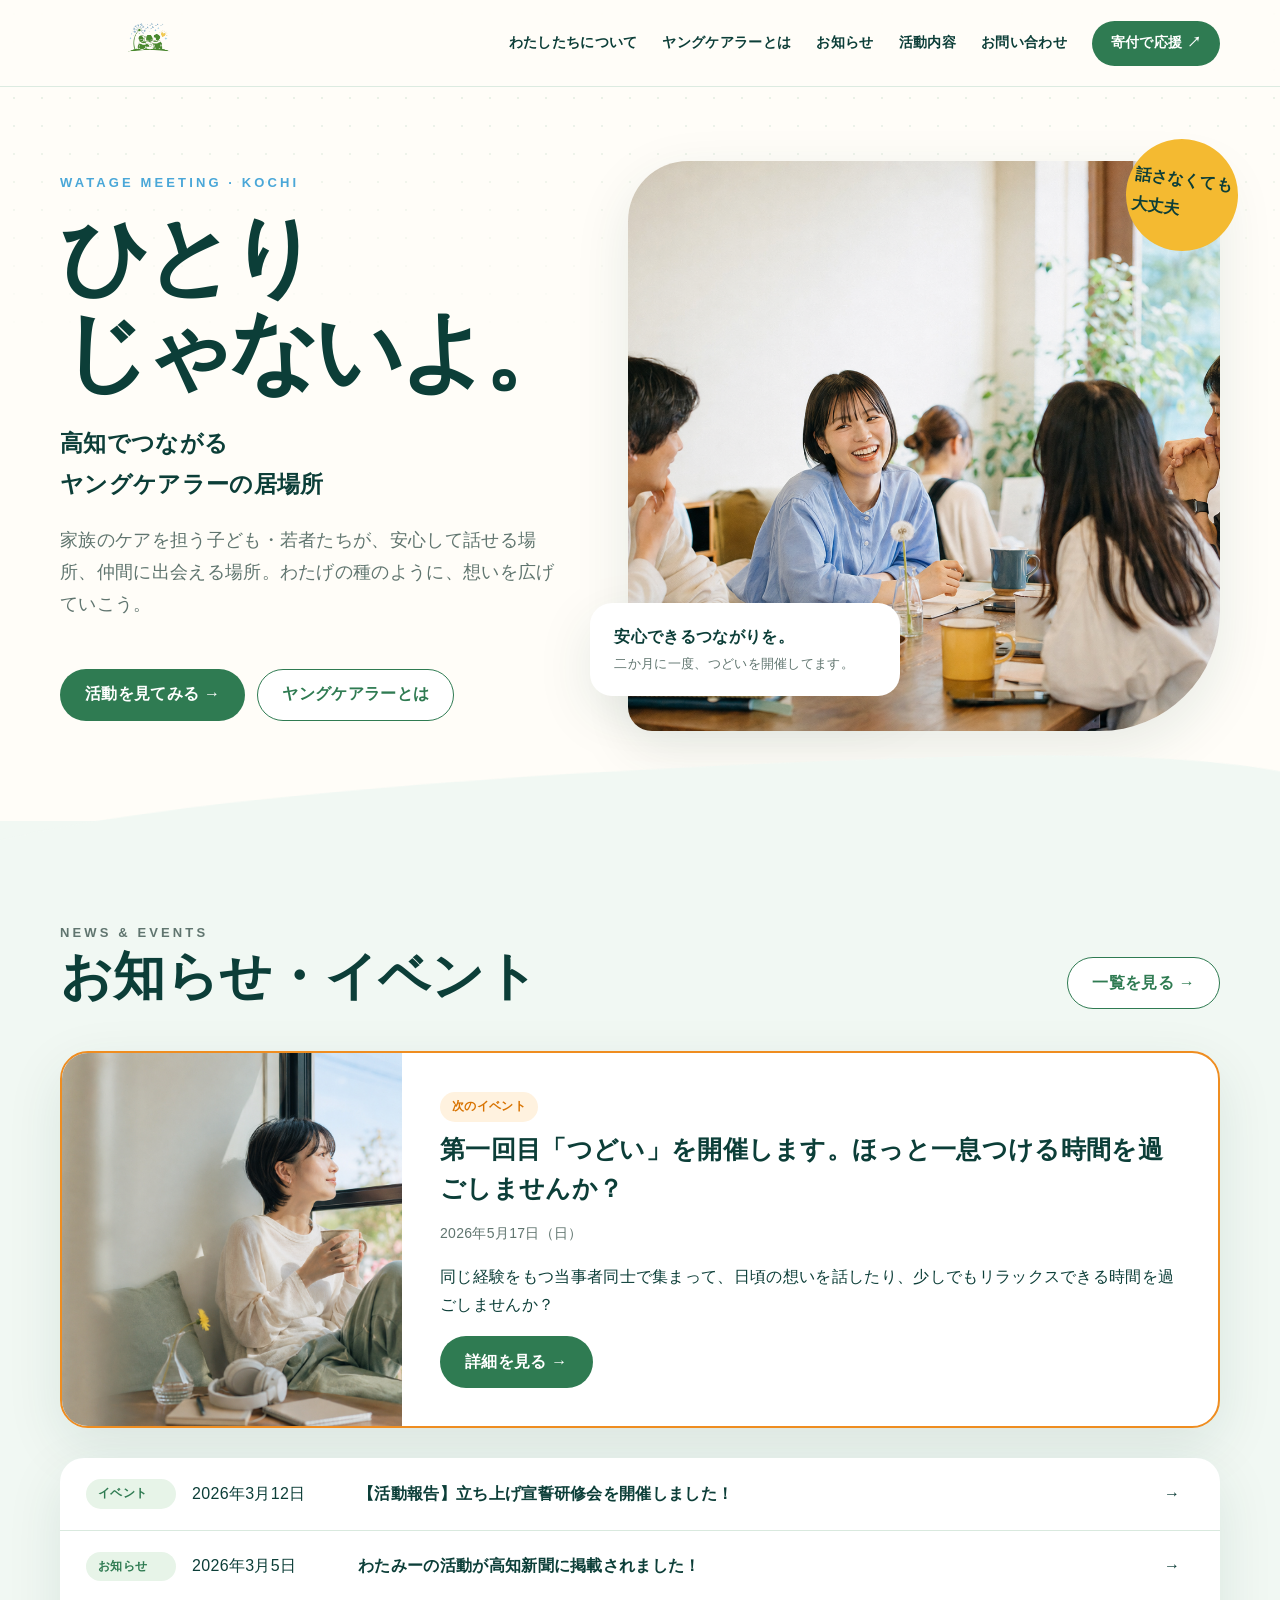
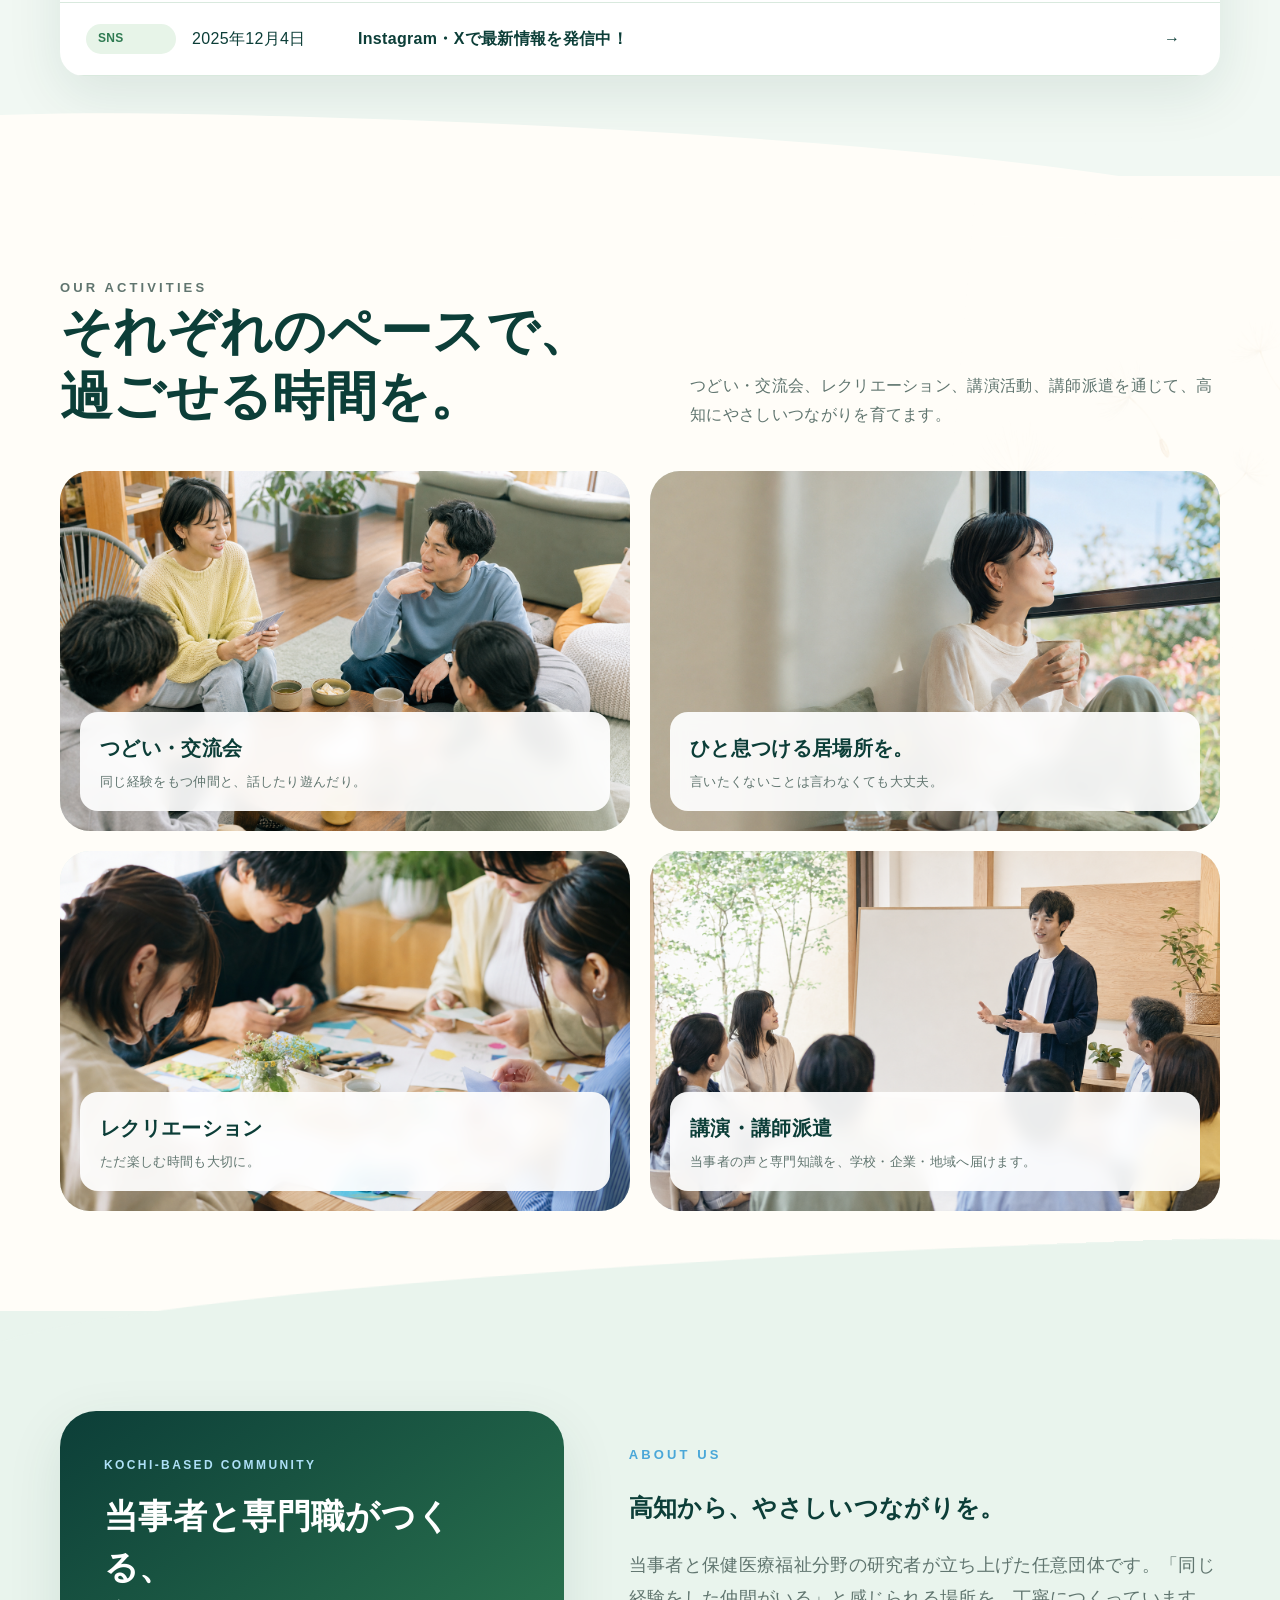
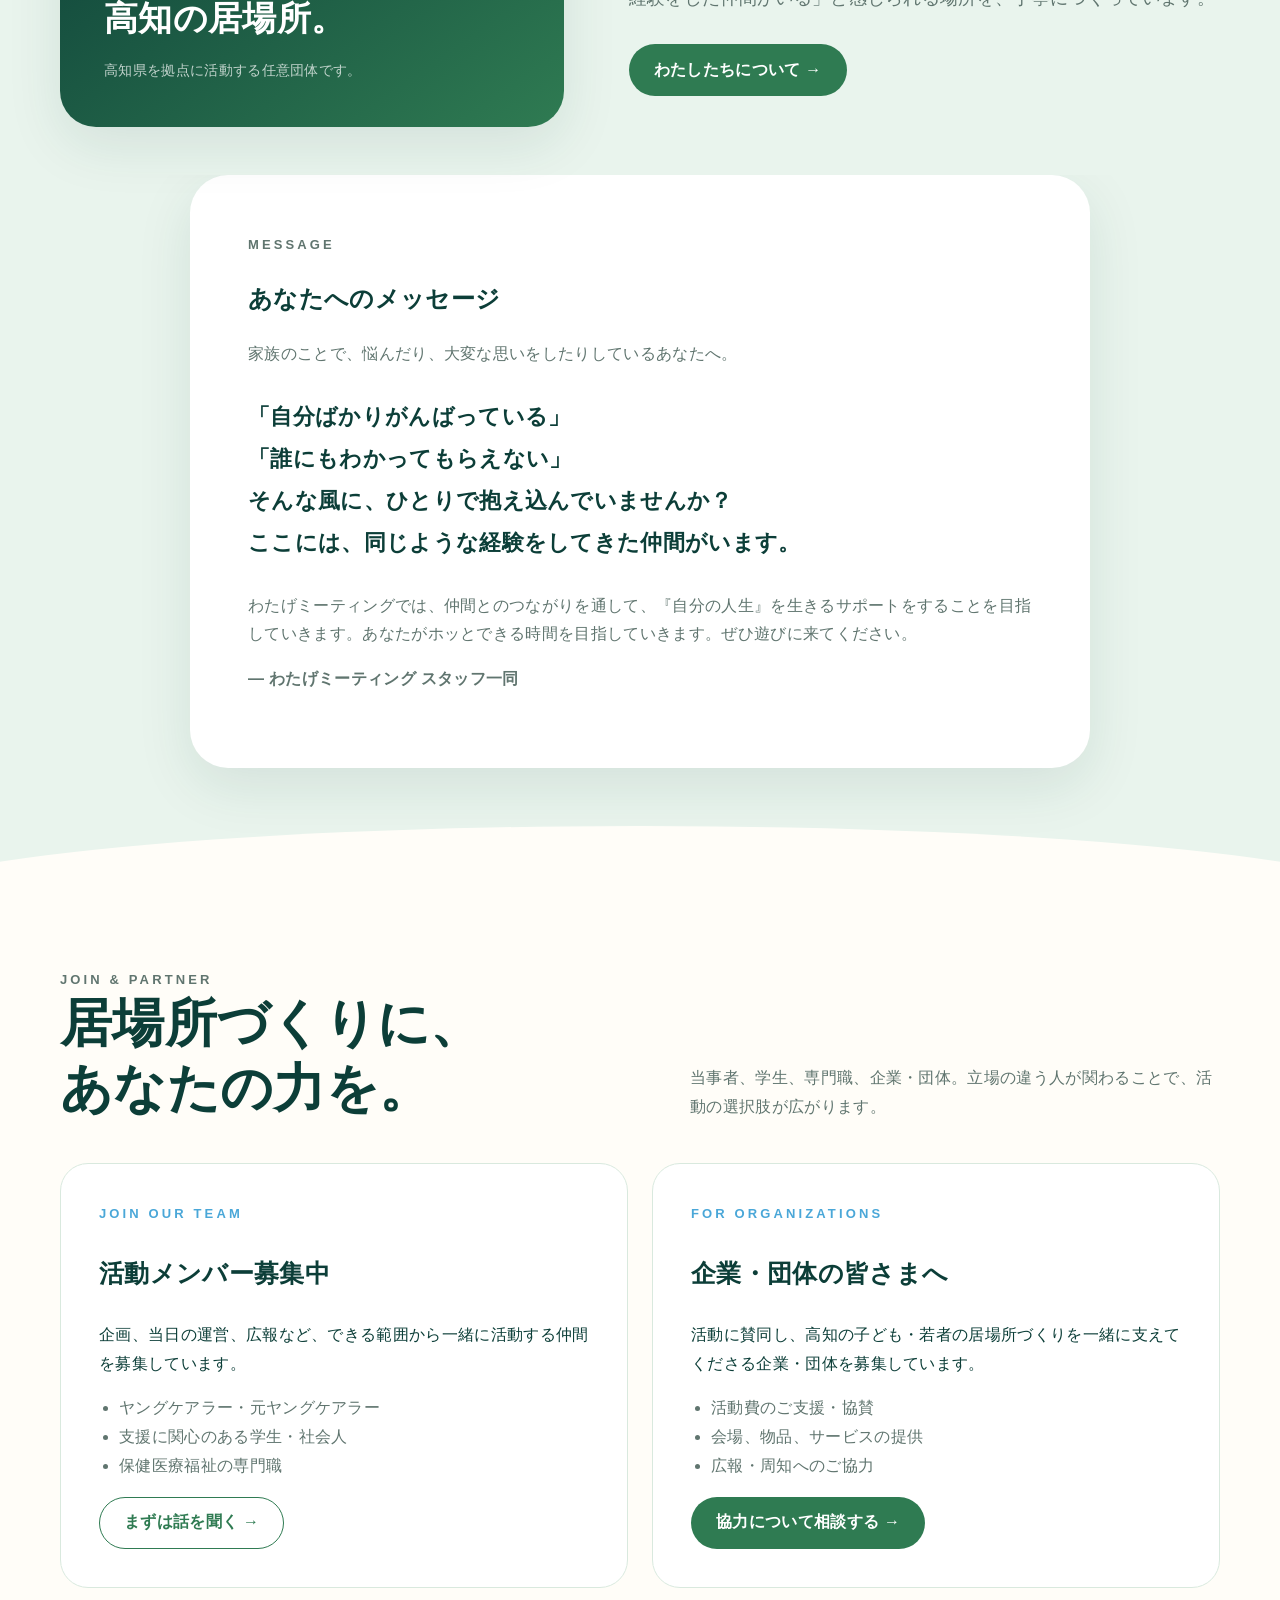
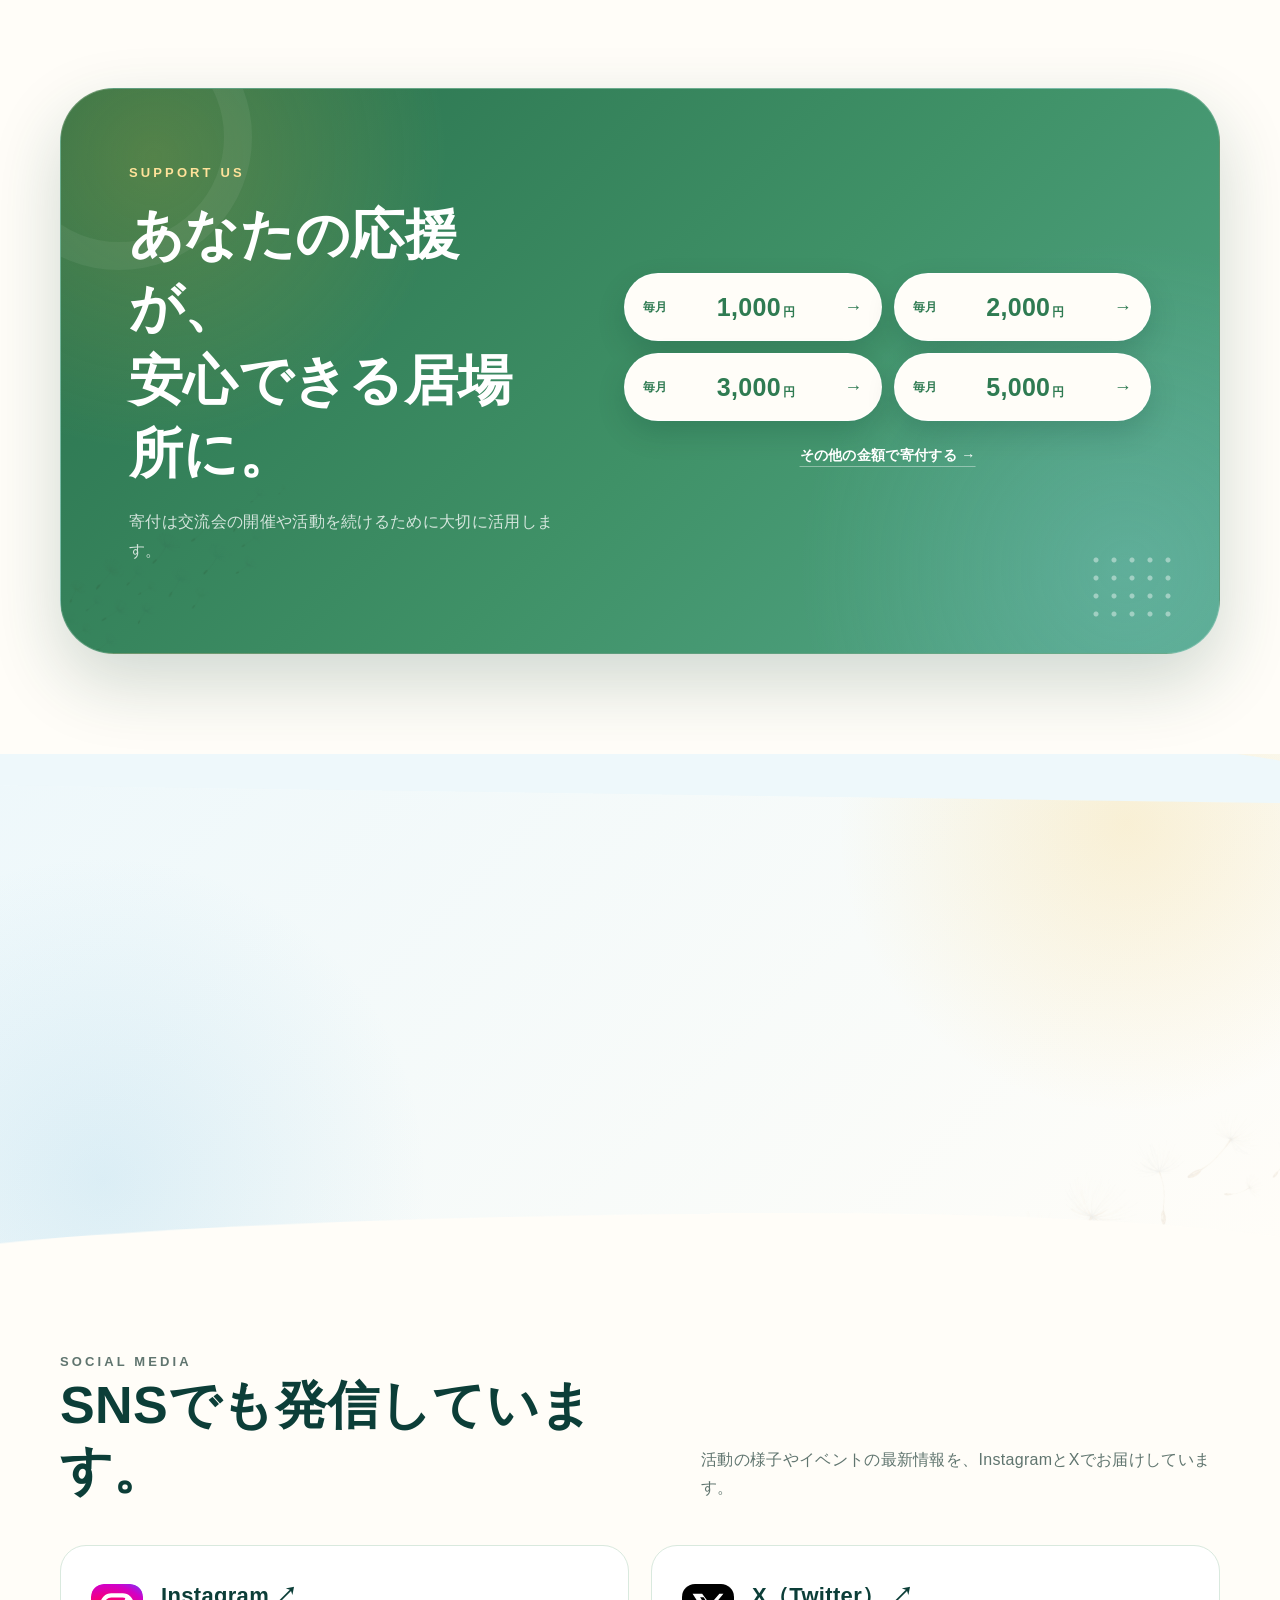
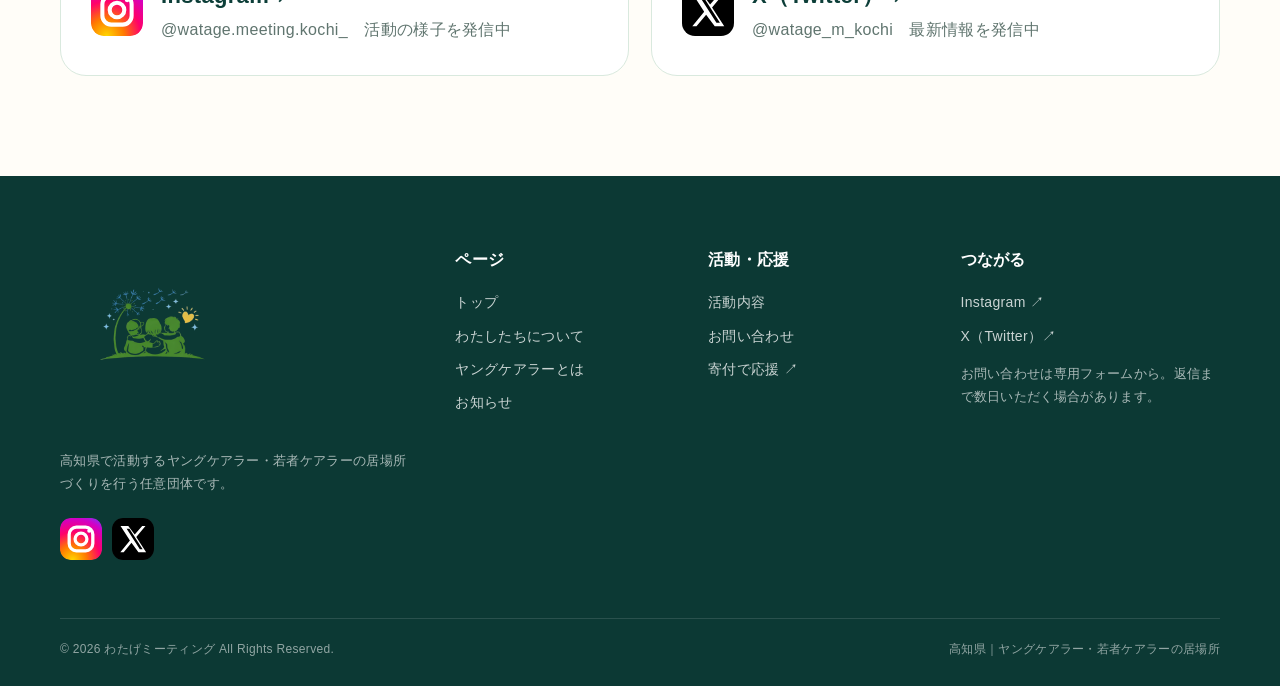
==== commit 51514eee: "おしゃえれに" ====
--- a/index.html
+++ b/index.html
@@ -71,7 +71,7 @@
           </div>
         </div>
       </section>
-      <section class="news" id="news">
+      <section class="news wave-top wave-mist" id="news">
         <div class="wrap">
           <div class="section-head reveal">
             <div>
@@ -114,7 +114,13 @@
           </div>
         </div>
       </section>
-      <section id="activities">
+      <section class="wave-top wave-cream wave-rise-right" id="activities">
+        <img
+          class="botanical botanical-activities"
+          src="assets/seeds-drift-a.png"
+          alt=""
+          aria-hidden="true"
+        />
         <div class="wrap">
           <div class="section-head reveal">
             <div>
@@ -160,7 +166,9 @@
           </div>
         </div>
       </section>
-      <section class="about-strip home-about">
+      <section
+        class="about-strip home-about wave-top wave-soft-green wave-drift-left"
+      >
         <div class="wrap about-grid">
           <div class="about-identity reveal">
             <span class="about-identity-label">Kochi-based community</span>
@@ -197,7 +205,7 @@
           </div>
         </div>
       </section>
-      <section>
+      <section class="join-section wave-top wave-cream wave-arch">
         <div class="wrap">
           <div class="section-head reveal">
             <div>
@@ -251,27 +259,68 @@
         </div>
       </section>
       <section class="donate">
+        <img
+          class="botanical botanical-donate"
+          src="assets/dandelion-drift.png"
+          alt=""
+          aria-hidden="true"
+        />
         <div class="donate-grid">
           <div>
             <p class="kicker">Support us</p>
             <h2>あなたの応援が、<br />安心できる居場所に。</h2>
             <p>寄付は交流会の開催や活動を続けるために大切に活用します。</p>
-            <a
-              class="btn btn-white"
-              href="https://syncable.biz/associate/watagemeeting"
-              target="_blank"
-              rel="noopener"
-              >Syncableで寄付する ↗</a
-            >
-          </div>
-          <div class="points">
-            <div class="point">●　500円から応援できます</div>
-            <div class="point">●　匿名での寄付にも対応</div>
-            <div class="point">●　継続・単発から選べます</div>
-          </div>
-        </div>
-      </section>
-      <section class="contact" id="contact">
+          </div>
+          <div class="donation-options">
+            <a
+              class="donation-amount"
+              href="https://syncable.biz/associate/watagemeeting/donate?amount=1000&amp;frequency=monthly&amp;recurring=true"
+              target="_blank"
+              rel="noopener"
+              ><span>毎月</span><strong>1,000<small>円</small></strong
+              ><span aria-hidden="true">→</span></a
+            >
+            <a
+              class="donation-amount"
+              href="https://syncable.biz/associate/watagemeeting/donate?amount=2000&amp;frequency=monthly&amp;recurring=true"
+              target="_blank"
+              rel="noopener"
+              ><span>毎月</span><strong>2,000<small>円</small></strong
+              ><span aria-hidden="true">→</span></a
+            >
+            <a
+              class="donation-amount"
+              href="https://syncable.biz/associate/watagemeeting/donate?amount=3000&amp;frequency=monthly&amp;recurring=true"
+              target="_blank"
+              rel="noopener"
+              ><span>毎月</span><strong>3,000<small>円</small></strong
+              ><span aria-hidden="true">→</span></a
+            >
+            <a
+              class="donation-amount"
+              href="https://syncable.biz/associate/watagemeeting/donate?amount=5000&amp;frequency=monthly&amp;recurring=true"
+              target="_blank"
+              rel="noopener"
+              ><span>毎月</span><strong>5,000<small>円</small></strong
+              ><span aria-hidden="true">→</span></a
+            >
+            <a
+              class="donation-other"
+              href="https://syncable.biz/associate/watagemeeting/donate"
+              target="_blank"
+              rel="noopener"
+              >その他の金額で寄付する →</a
+            >
+          </div>
+        </div>
+      </section>
+      <section class="contact wave-top wave-contact wave-slope" id="contact">
+        <img
+          class="botanical botanical-contact"
+          src="assets/seeds-drift-b.png"
+          alt=""
+          aria-hidden="true"
+        />
         <div class="wrap">
           <div class="section-head reveal">
             <div>
@@ -297,7 +346,7 @@
           </div>
         </div>
       </section>
-      <section class="social-section">
+      <section class="social-section wave-top wave-cream wave-gentle">
         <div class="wrap">
           <div class="section-head reveal">
             <div>
--- a/styles.css
+++ b/styles.css
@@ -19,6 +19,7 @@
 }
 body {
   margin: 0;
+  overflow-x: hidden;
   background: var(--cream);
   color: var(--ink);
   font-family: "Hiragino Kaku Gothic ProN", "Yu Gothic", Meiryo, sans-serif;
@@ -248,6 +249,108 @@
 section {
   padding: 100px 0;
 }
+.wave-top {
+  position: relative;
+  isolation: isolate;
+}
+.wave-top::before {
+  content: "";
+  position: absolute;
+  z-index: -1;
+  top: -56px;
+  left: -5vw;
+  width: 110vw;
+  height: 90px;
+  border-radius: 62% 38% 0 0 / 88% 68% 0 0;
+  background: var(--wave-color);
+  transform: rotate(-1deg);
+  transform-origin: center bottom;
+}
+.wave-mist {
+  --wave-color: var(--mist);
+}
+.wave-cream {
+  --wave-color: var(--cream);
+}
+.wave-soft-green {
+  --wave-color: #e9f4ed;
+}
+.wave-contact {
+  --wave-color: #eef8fb;
+}
+.wave-mist::before {
+  border-radius: 74% 26% 0 0 / 100% 58% 0 0;
+  transform: rotate(-1.5deg);
+}
+.wave-rise-right::before {
+  left: -22vw;
+  width: 126vw;
+  height: 108px;
+  border-radius: 28% 72% 0 0 / 52% 100% 0 0;
+  transform: rotate(1deg);
+}
+.wave-drift-left::before {
+  left: -2vw;
+  width: 118vw;
+  height: 78px;
+  border-radius: 78% 22% 0 0 / 100% 62% 0 0;
+  transform: rotate(-2deg);
+}
+.wave-arch::before {
+  top: -42px;
+  left: -10vw;
+  width: 120vw;
+  height: 80px;
+  border-radius: 50% 50% 0 0 / 100% 100% 0 0;
+  transform: none;
+}
+.wave-slope::before {
+  left: -12vw;
+  width: 122vw;
+  height: 96px;
+  border-radius: 20% 80% 0 0 / 46% 100% 0 0;
+  transform: rotate(0.8deg);
+}
+.wave-gentle::before {
+  top: -36px;
+  left: -8vw;
+  width: 116vw;
+  height: 66px;
+  border-radius: 58% 42% 0 0 / 72% 92% 0 0;
+  transform: rotate(-0.4deg);
+}
+.wave-top > .wrap {
+  position: relative;
+  z-index: 1;
+}
+.botanical {
+  position: absolute;
+  z-index: 0;
+  pointer-events: none;
+  user-select: none;
+  mix-blend-mode: multiply;
+}
+.botanical-activities {
+  top: 45px;
+  right: -95px;
+  width: 420px;
+  opacity: 0.12;
+  transform: rotate(5deg);
+}
+.botanical-donate {
+  bottom: -85px;
+  left: -80px;
+  width: 330px;
+  opacity: 0.2;
+  transform: rotate(-8deg);
+}
+.botanical-contact {
+  right: -100px;
+  bottom: -100px;
+  width: 390px;
+  opacity: 0.13;
+  transform: rotate(8deg);
+}
 .section-head {
   display: flex;
   align-items: end;
@@ -430,64 +533,191 @@
   font-weight: 900;
 }
 .donate {
-  background: var(--green);
+  position: relative;
+  overflow: hidden;
+  background:
+    radial-gradient(circle at 8% 12%, rgba(244, 186, 49, 0.2), transparent 25%),
+    radial-gradient(
+      circle at 92% 85%,
+      rgba(158, 220, 247, 0.2),
+      transparent 28%
+    ),
+    linear-gradient(135deg, #286f4b 0%, #3f9167 55%, #55a88a 100%);
   color: #fff;
-  border-radius: 50px;
+  border: 1px solid rgba(255, 255, 255, 0.2);
+  border-radius: 54px;
   margin: 0 auto 100px;
   width: min(1160px, calc(100% - 40px));
-  padding: 64px;
+  padding: 72px 68px;
+  box-shadow: 0 28px 70px rgba(20, 72, 54, 0.2);
+}
+.donate::before {
+  content: "";
+  position: absolute;
+  top: -85px;
+  left: -75px;
+  width: 210px;
+  height: 210px;
+  border: 28px solid rgba(255, 255, 255, 0.06);
+  border-radius: 50%;
+}
+.donate::after {
+  content: "";
+  position: absolute;
+  right: 38px;
+  bottom: 32px;
+  width: 94px;
+  height: 70px;
+  opacity: 0.52;
+  background-image: radial-gradient(
+    circle,
+    rgba(255, 255, 255, 0.8) 2px,
+    transparent 3px
+  );
+  background-size: 18px 18px;
 }
 .donate-grid {
-  display: grid;
-  grid-template-columns: 1fr 0.8fr;
-  gap: 50px;
+  position: relative;
+  z-index: 1;
+  display: grid;
+  grid-template-columns: 0.9fr 1.1fr;
+  gap: 64px;
+  align-items: center;
 }
 .donate .kicker {
-  color: #9edcf7;
-}
-.points {
-  display: grid;
+  color: #ffe29a;
+}
+.donate h2 {
+  margin: 0 0 18px;
+  font-size: clamp(36px, 4.4vw, 54px);
+  line-height: 1.35;
+}
+.donate p:not(.kicker) {
+  max-width: 470px;
+  color: rgba(255, 255, 255, 0.78);
+}
+.donation-options {
+  display: grid;
+  grid-template-columns: repeat(2, minmax(0, 1fr));
   gap: 12px;
 }
-.point {
-  display: flex;
+.donation-amount {
+  display: grid;
+  grid-template-columns: auto 1fr auto;
   align-items: center;
-  justify-content: flex-start;
-  padding: 16px 28px;
-  border-radius: 16px;
-  background: rgba(255, 255, 255, 0.1);
-  border: 1px solid rgba(255, 255, 255, 0.2);
+  gap: 8px;
+  min-height: 68px;
+  padding: 12px 18px;
+  border-radius: 999px;
+  border: 1px solid rgba(255, 255, 255, 0.8);
+  background: #fffdf8;
+  color: var(--green);
+  box-shadow: 0 12px 28px rgba(5, 49, 39, 0.17);
+  transition:
+    transform 0.25s ease,
+    box-shadow 0.25s ease;
+}
+.donation-amount:hover {
+  transform: translateY(-3px);
+  box-shadow: 0 14px 30px rgba(5, 49, 39, 0.2);
+}
+.donation-amount > span {
+  font-size: 12px;
+  font-weight: 800;
+}
+.donation-amount > span:last-child {
+  font-size: 18px;
+}
+.donation-amount strong {
+  font-size: 25px;
+  line-height: 1;
+  text-align: center;
+}
+.donation-amount small {
+  margin-left: 2px;
+  font-size: 12px;
+}
+.donation-other {
+  grid-column: 1 / -1;
+  padding: 10px 0 0;
+  color: #fff;
+  font-size: 14px;
   font-weight: 900;
-  text-align: left;
+  text-align: center;
+  text-decoration: underline;
+  text-decoration-color: rgba(255, 255, 255, 0.38);
+  text-underline-offset: 6px;
 }
 .contact {
-  background: #eff8fb;
+  position: relative;
+  overflow: hidden;
+  background:
+    radial-gradient(
+      circle at 88% 14%,
+      rgba(244, 186, 49, 0.18),
+      transparent 24%
+    ),
+    radial-gradient(
+      circle at 8% 86%,
+      rgba(74, 167, 216, 0.14),
+      transparent 26%
+    ),
+    linear-gradient(135deg, #eef8fb 0%, #fffdf8 100%);
+}
+.contact .wrap {
+  position: relative;
+  z-index: 1;
+}
+.contact .kicker {
+  color: var(--orange);
 }
 .social-section {
   background: var(--cream);
 }
 .contact-form {
+  position: relative;
+  overflow: hidden;
   display: flex;
   align-items: center;
   justify-content: space-between;
   gap: 24px;
   margin-bottom: 22px;
-  padding: 28px 30px;
-  border-radius: 26px;
-  background: var(--green);
+  padding: 34px 38px;
+  border: 1px solid rgba(255, 255, 255, 0.2);
+  border-radius: 30px;
+  background: linear-gradient(135deg, var(--ink), var(--green));
   color: #fff;
-  box-shadow: var(--shadow);
+  box-shadow: 0 22px 50px rgba(20, 72, 54, 0.18);
+}
+.contact-form::after {
+  content: "";
+  position: absolute;
+  top: -25px;
+  right: 180px;
+  width: 120px;
+  height: 120px;
+  border: 22px solid rgba(255, 255, 255, 0.05);
+  border-radius: 50%;
+}
+.contact-form > * {
+  position: relative;
+  z-index: 1;
 }
 .contact-form strong,
 .contact-form span {
   display: block;
 }
 .contact-form strong {
-  font-size: 22px;
+  margin-bottom: 3px;
+  font-size: 25px;
 }
 .contact-form span {
-  color: rgba(255, 255, 255, 0.72);
+  color: rgba(255, 255, 255, 0.74);
   font-size: 14px;
+}
+.contact-form .btn {
+  background: #fffdf8;
+  box-shadow: 0 10px 26px rgba(5, 49, 39, 0.18);
 }
 .contact-grid {
   display: grid;
@@ -723,6 +953,25 @@
   }
 }
 @media (max-width: 650px) {
+  .wave-top::before {
+    top: -34px;
+    height: 58px;
+  }
+  .botanical-activities {
+    top: 110px;
+    right: -100px;
+    width: 260px;
+    opacity: 0.08;
+  }
+  .botanical-donate {
+    bottom: -45px;
+    left: -70px;
+    width: 220px;
+    opacity: 0.12;
+  }
+  .botanical-contact {
+    display: none;
+  }
   .header {
     position: fixed;
     right: 0;
@@ -817,6 +1066,9 @@
   .donate {
     padding: 38px 24px;
     border-radius: 34px;
+  }
+  .donation-options {
+    grid-template-columns: 1fr;
   }
   .footer-main {
     grid-template-columns: 1fr;
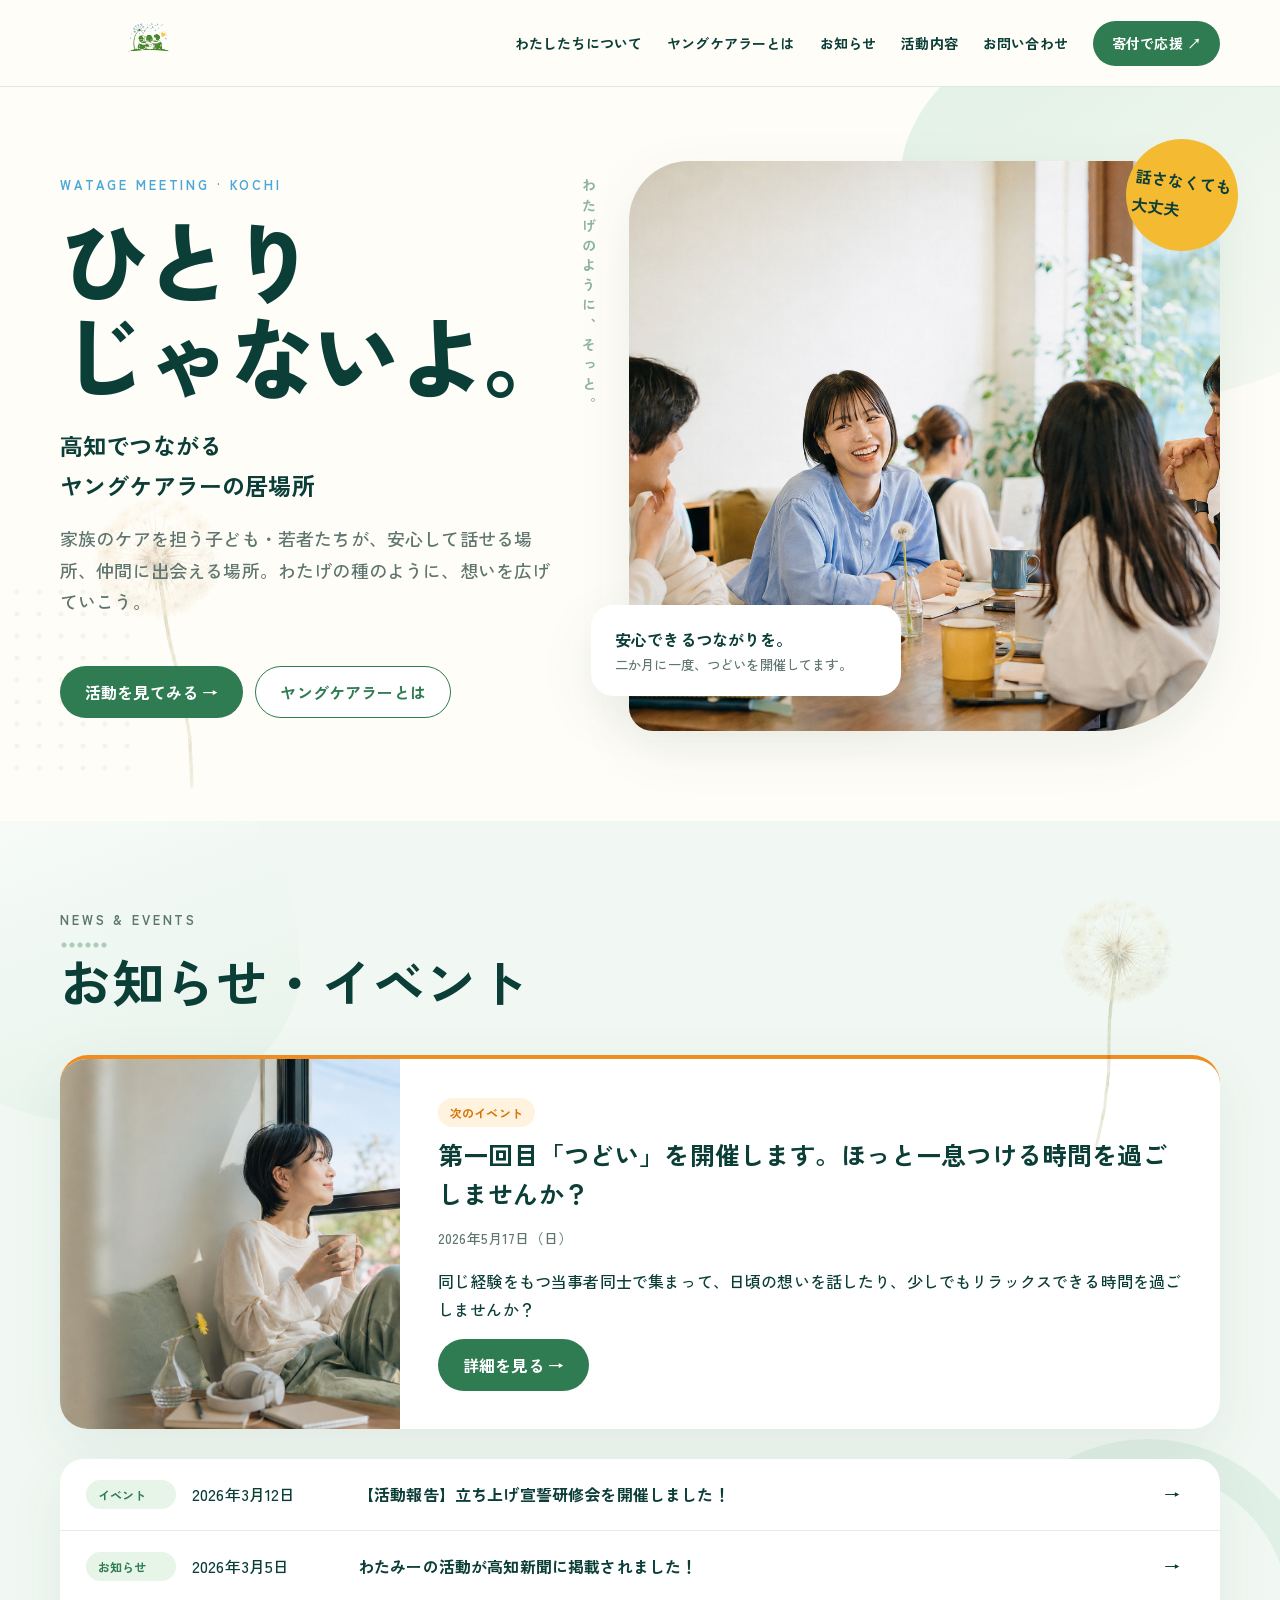
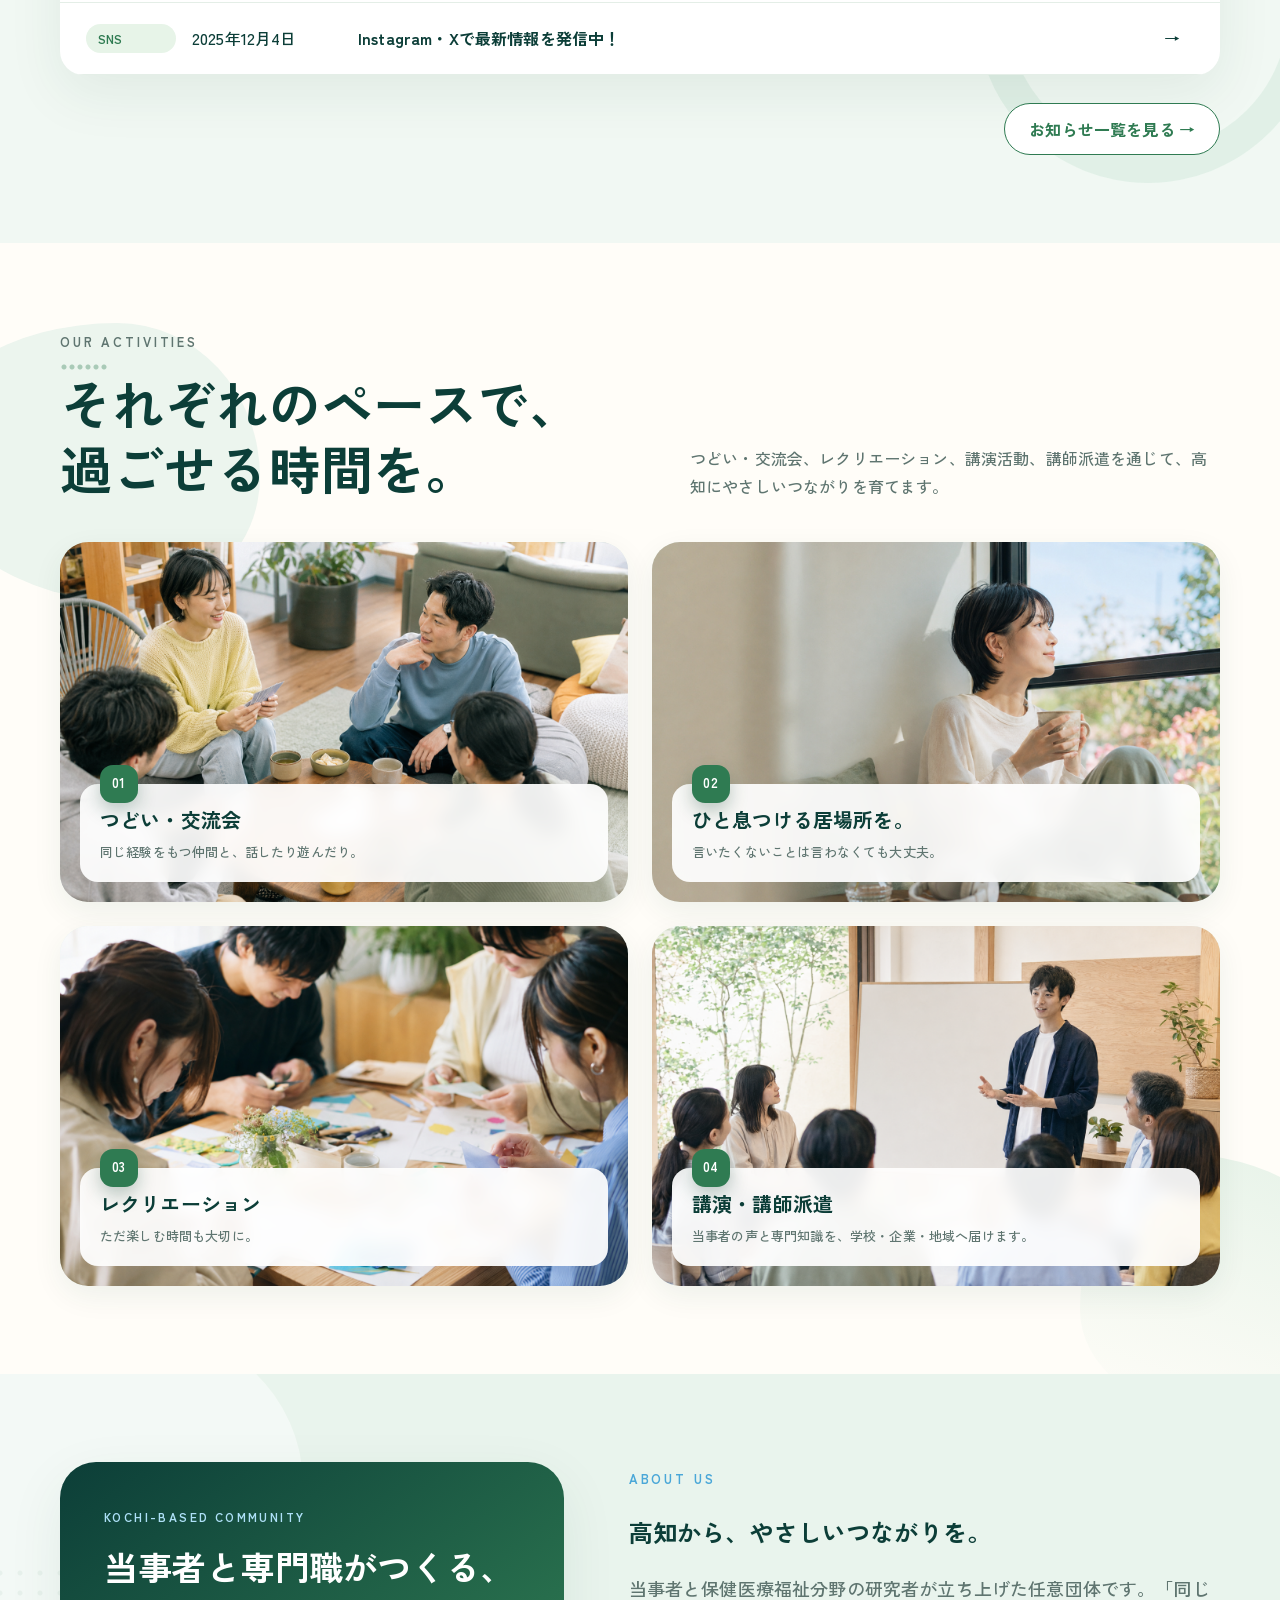
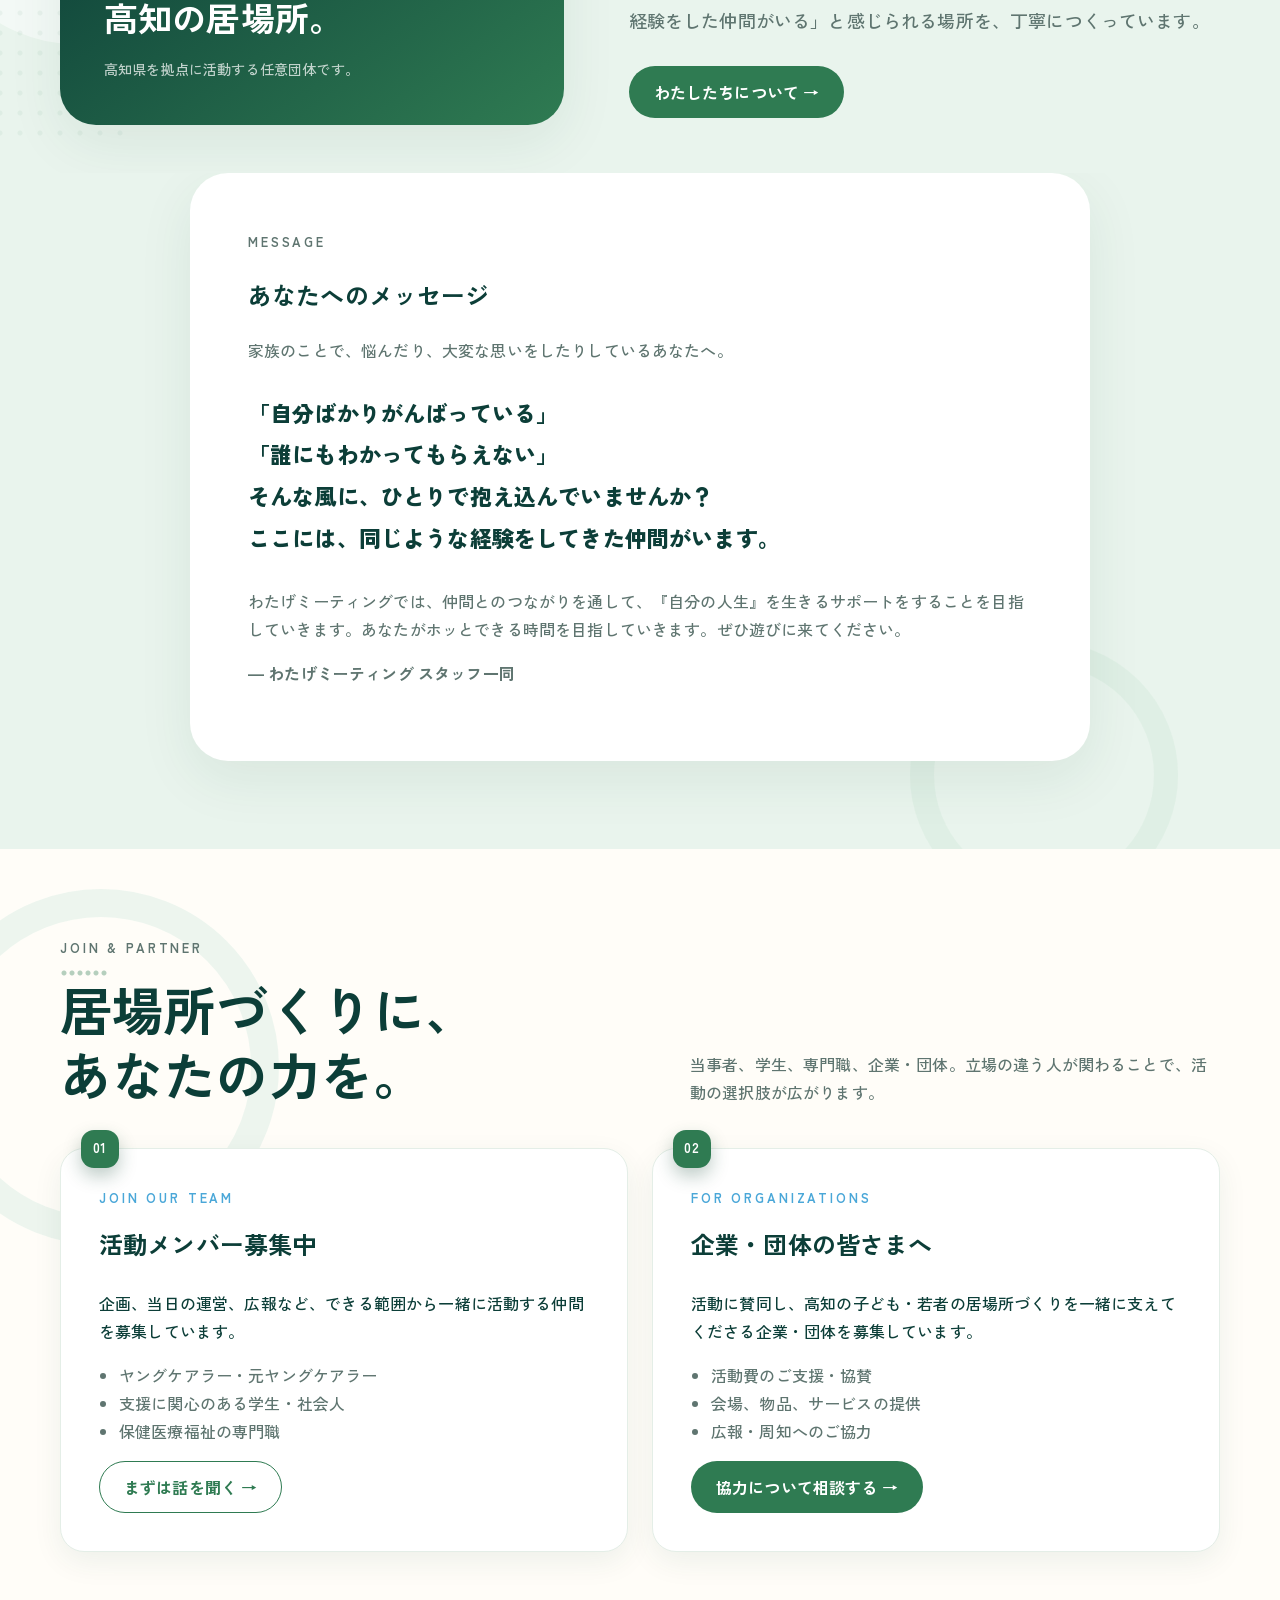
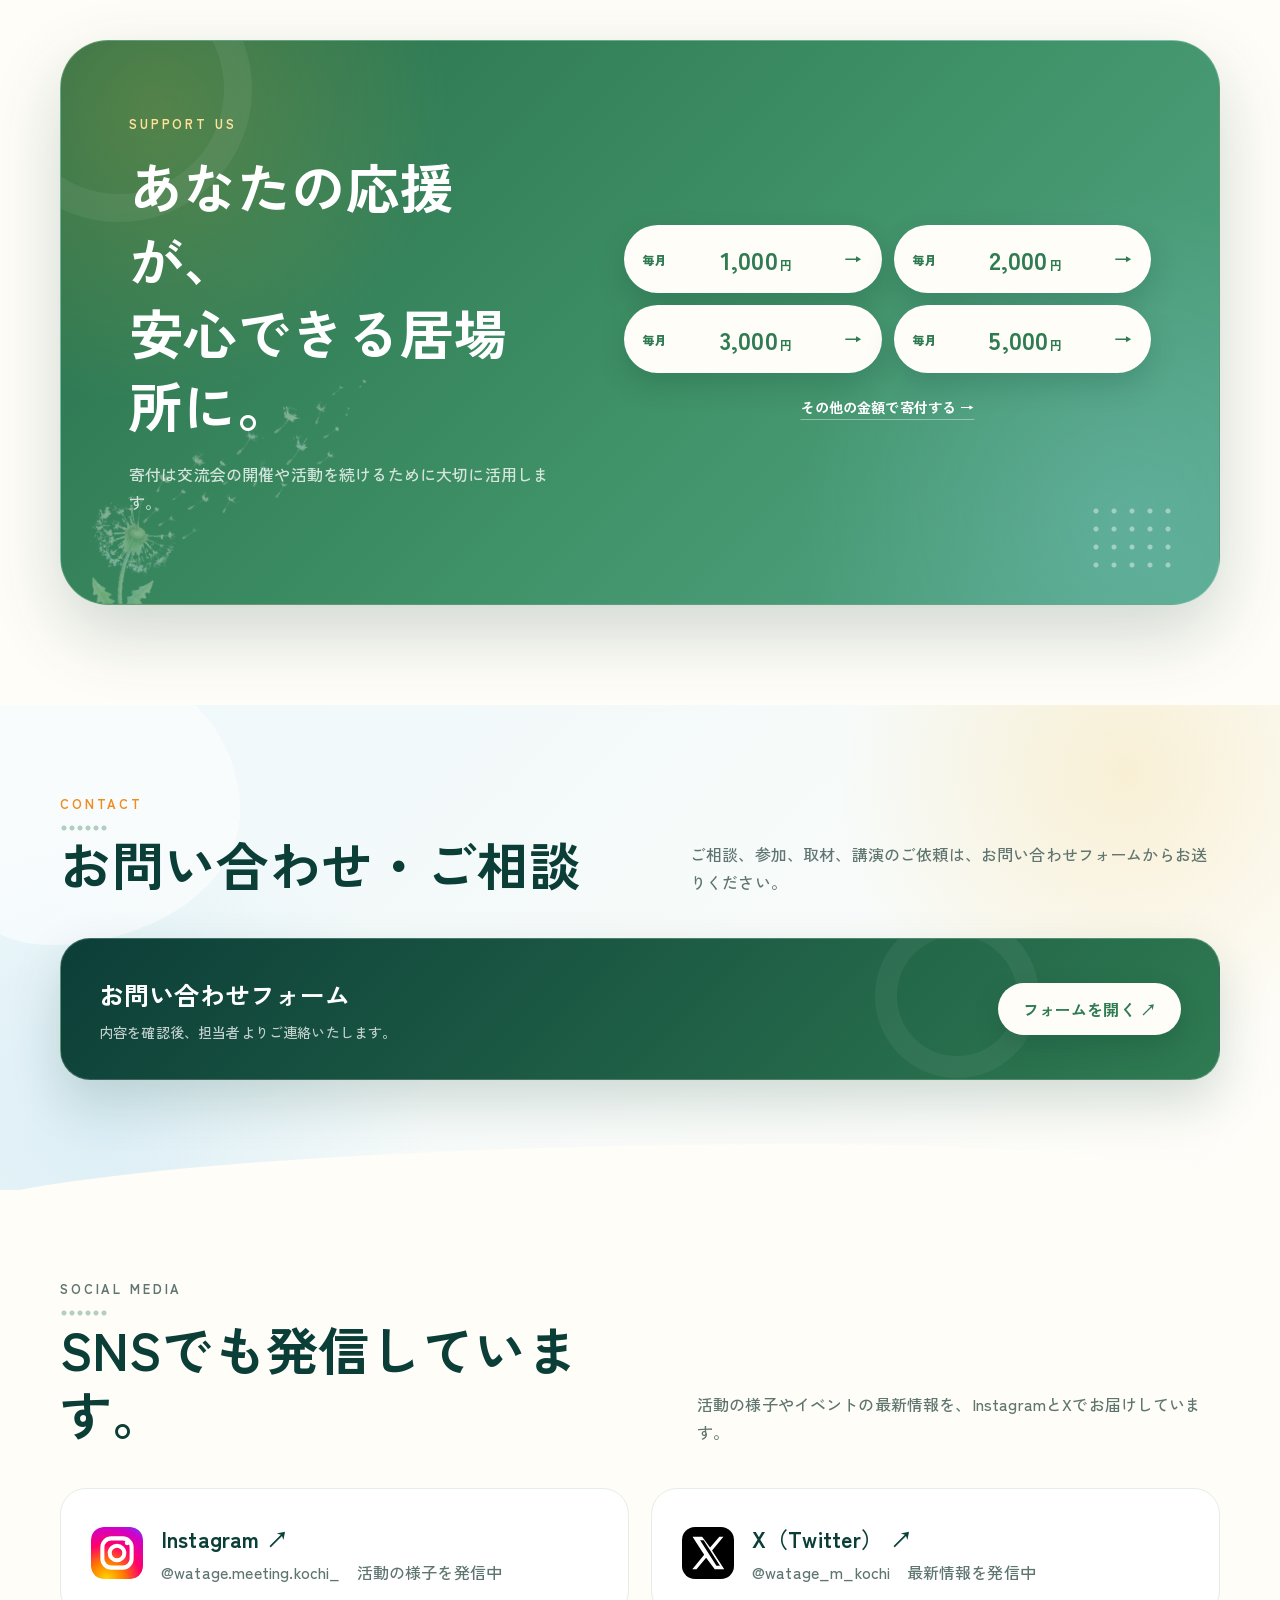
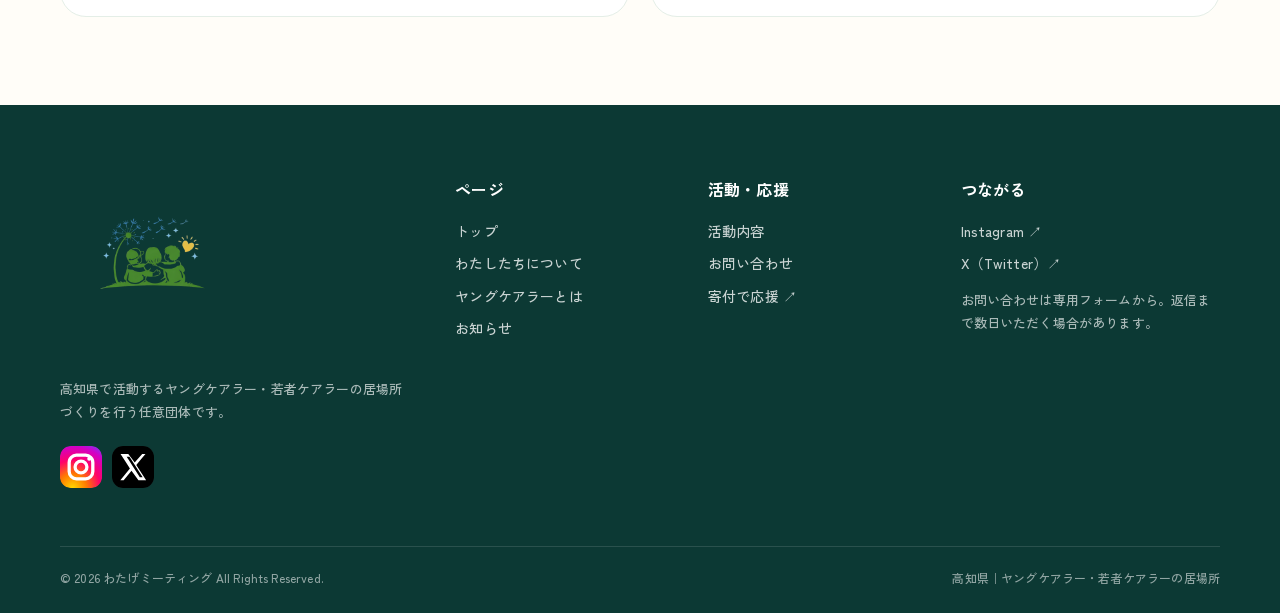
==== commit 26d7fac7: "update おしゃれ" ====
--- a/index.html
+++ b/index.html
@@ -8,6 +8,12 @@
       content="高知でつながる、ヤングケアラー・若者ケアラーの居場所"
     />
     <title>わたげミーティング｜ひとりじゃないよ。</title>
+    <link rel="preconnect" href="https://fonts.googleapis.com" />
+    <link rel="preconnect" href="https://fonts.gstatic.com" crossorigin />
+    <link
+      href="https://fonts.googleapis.com/css2?family=Zen+Kaku+Gothic+New:wght@400;500;700;900&display=swap"
+      rel="stylesheet"
+    />
     <link rel="stylesheet" href="styles.css" />
   </head>
   <body>
@@ -45,8 +51,17 @@
     </header>
     <main>
       <section class="hero">
+        <img
+          class="botanical botanical-hero"
+          src="assets/dandelion-stem.png"
+          alt=""
+          aria-hidden="true"
+        />
         <div class="wrap hero-grid">
           <div class="hero-copy reveal">
+            <span class="vertical-text hero-vertical" aria-hidden="true"
+              >わたげのように、そっと。</span
+            >
             <p class="kicker">Watage Meeting · Kochi</p>
             <h1>ひとり<br /><span class="nowrap">じゃないよ。</span></h1>
             <p class="sub">高知でつながる<br />ヤングケアラーの居場所</p>
@@ -71,14 +86,19 @@
           </div>
         </div>
       </section>
-      <section class="news wave-top wave-mist" id="news">
+      <section class="news divider divider-mist" id="news">
+        <img
+          class="botanical botanical-news"
+          src="assets/dandelion-stem.png"
+          alt=""
+          aria-hidden="true"
+        />
         <div class="wrap">
-          <div class="section-head reveal">
+          <div class="section-head news-heading reveal">
             <div>
               <p class="kicker">News &amp; Events</p>
               <h2>お知らせ・イベント</h2>
             </div>
-            <a class="btn btn-outline" href="news.html">一覧を見る →</a>
           </div>
           <article class="featured-news reveal">
             <img src="assets/breathe.png" alt="窓辺でひと息つく若者" />
@@ -112,15 +132,12 @@
               ><span>→</span></a
             >
           </div>
-        </div>
-      </section>
-      <section class="wave-top wave-cream wave-rise-right" id="activities">
-        <img
-          class="botanical botanical-activities"
-          src="assets/seeds-drift-a.png"
-          alt=""
-          aria-hidden="true"
-        />
+          <div class="news-actions reveal">
+            <a class="btn btn-outline" href="news.html">お知らせ一覧を見る →</a>
+          </div>
+        </div>
+      </section>
+      <section class="divider divider-cream divider-flip" id="activities">
         <div class="wrap">
           <div class="section-head reveal">
             <div>
@@ -132,12 +149,13 @@
             </p>
           </div>
           <div class="bento">
-            <article class="big reveal">
+            <article class="reveal">
               <img
                 src="assets/gathering.png"
                 alt="カードゲームを楽しむ交流会"
               />
               <div class="caption">
+                <span class="card-no" aria-hidden="true">01</span>
                 <h3>つどい・交流会</h3>
                 <p>同じ経験をもつ仲間と、話したり遊んだり。</p>
               </div>
@@ -145,6 +163,7 @@
             <article class="reveal">
               <img src="assets/breathe.png" alt="ひと息つける静かな居場所" />
               <div class="caption">
+                <span class="card-no" aria-hidden="true">02</span>
                 <h3>ひと息つける居場所を。</h3>
                 <p>言いたくないことは言わなくても大丈夫。</p>
               </div>
@@ -152,6 +171,7 @@
             <article class="reveal">
               <img src="assets/workshop.png" alt="創作ワークショップ" />
               <div class="caption">
+                <span class="card-no" aria-hidden="true">03</span>
                 <h3>レクリエーション</h3>
                 <p>ただ楽しむ時間も大切に。</p>
               </div>
@@ -159,6 +179,7 @@
             <article class="reveal">
               <img src="assets/lecture.png" alt="地域で行う講演・講師派遣" />
               <div class="caption">
+                <span class="card-no" aria-hidden="true">04</span>
                 <h3>講演・講師派遣</h3>
                 <p>当事者の声と専門知識を、学校・企業・地域へ届けます。</p>
               </div>
@@ -166,9 +187,7 @@
           </div>
         </div>
       </section>
-      <section
-        class="about-strip home-about wave-top wave-soft-green wave-drift-left"
-      >
+      <section class="about-strip home-about divider divider-green">
         <div class="wrap about-grid">
           <div class="about-identity reveal">
             <span class="about-identity-label">Kochi-based community</span>
@@ -190,7 +209,7 @@
         </div>
       </section>
       <section class="message-section home-message">
-        <div class="wrap">
+        <div class="wrap message-layout">
           <div class="message-card reveal">
             <p class="kicker">Message</p>
             <h2>あなたへのメッセージ</h2>
@@ -205,7 +224,7 @@
           </div>
         </div>
       </section>
-      <section class="join-section wave-top wave-cream wave-arch">
+      <section class="join-section divider divider-cream divider-flip">
         <div class="wrap">
           <div class="section-head reveal">
             <div>
@@ -217,7 +236,8 @@
             </p>
           </div>
           <div class="join-grid">
-            <article class="join-card reveal">
+            <article class="join-card reveal" data-no="01">
+              <span class="card-no" aria-hidden="true">01</span>
               <p class="kicker">Join our team</p>
               <h3>活動メンバー募集中</h3>
               <p>
@@ -236,7 +256,8 @@
                 >まずは話を聞く →</a
               >
             </article>
-            <article class="join-card reveal">
+            <article class="join-card reveal" data-no="02">
+              <span class="card-no" aria-hidden="true">02</span>
               <p class="kicker">For organizations</p>
               <h3>企業・団体の皆さまへ</h3>
               <p>
@@ -314,13 +335,7 @@
           </div>
         </div>
       </section>
-      <section class="contact wave-top wave-contact wave-slope" id="contact">
-        <img
-          class="botanical botanical-contact"
-          src="assets/seeds-drift-b.png"
-          alt=""
-          aria-hidden="true"
-        />
+      <section class="contact divider divider-sky" id="contact">
         <div class="wrap">
           <div class="section-head reveal">
             <div>
@@ -346,7 +361,7 @@
           </div>
         </div>
       </section>
-      <section class="social-section wave-top wave-cream wave-gentle">
+      <section class="social-section divider divider-cream">
         <div class="wrap">
           <div class="section-head reveal">
             <div>
--- a/styles.css
+++ b/styles.css
@@ -7,9 +7,20 @@
   --orange: #ef8d20;
   --mist: #f1f8f3;
   --cream: #fffdf8;
-  --line: #d9e9de;
-  --muted: #60756f;
-  --shadow: 0 18px 55px rgba(20, 72, 54, 0.1);
+  --line: #e4eee7;
+  --muted: #5f7570;
+  --shadow: 0 18px 55px rgba(20, 72, 54, 0.08);
+  --shadow-soft: 0 10px 30px rgba(20, 72, 54, 0.07);
+  --radius-card: 28px;
+  --radius-card-sm: 24px;
+  --space-xs: 12px;
+  --space-sm: 20px;
+  --space-md: 32px;
+  --space-lg: 48px;
+  --space-xl: 88px;
+  --font-display:
+    "Zen Kaku Gothic New", "Hiragino Kaku Gothic ProN", "Yu Gothic", Meiryo,
+    sans-serif;
 }
 * {
   box-sizing: border-box;
@@ -22,20 +33,10 @@
   overflow-x: hidden;
   background: var(--cream);
   color: var(--ink);
-  font-family: "Hiragino Kaku Gothic ProN", "Yu Gothic", Meiryo, sans-serif;
-  line-height: 1.8;
-  letter-spacing: 0.02em;
-}
-body:before {
-  content: "";
-  position: fixed;
-  inset: 0;
-  pointer-events: none;
-  opacity: 0.22;
-  background-image: radial-gradient(#79b28e 1px, transparent 1px);
-  background-size: 28px 28px;
-  mask-image: linear-gradient(to bottom, #000, transparent 38%);
-  z-index: -1;
+  font-family: var(--font-display);
+  font-weight: 500;
+  line-height: 1.75;
+  letter-spacing: 0.01em;
 }
 a {
   text-decoration: none;
@@ -85,7 +86,7 @@
   align-items: center;
   gap: 25px;
   font-size: 14px;
-  font-weight: 800;
+  font-weight: 700;
 }
 .navlinks a {
   position: relative;
@@ -114,7 +115,7 @@
   min-height: 52px;
   padding: 0 24px;
   border: 1px solid transparent;
-  font-weight: 900;
+  font-weight: 700;
   transition: 0.25s;
   cursor: pointer;
 }
@@ -149,8 +150,27 @@
   font-size: 28px;
 }
 .hero {
+  position: relative;
   padding: 74px 0 90px;
   overflow: hidden;
+}
+.hero .wrap {
+  position: relative;
+  z-index: 1;
+}
+.vertical-text {
+  writing-mode: vertical-rl;
+  text-orientation: mixed;
+  font-weight: 700;
+}
+.hero-vertical {
+  position: absolute;
+  top: 4px;
+  right: -34px;
+  color: var(--green);
+  font-size: 14px;
+  letter-spacing: 0.42em;
+  opacity: 0.55;
 }
 .hero-grid {
   display: grid;
@@ -162,6 +182,7 @@
   align-content: center;
 }
 .hero-copy {
+  position: relative;
   grid-area: copy;
   align-self: end;
 }
@@ -172,8 +193,8 @@
 .kicker {
   color: var(--sky);
   font-size: 13px;
-  font-weight: 900;
-  letter-spacing: 0.24em;
+  font-weight: 700;
+  letter-spacing: 0.22em;
   text-transform: uppercase;
   margin: 0 0 14px;
 }
@@ -183,13 +204,14 @@
 .hero h1,
 .page-hero h1 {
   font-size: clamp(52px, 7vw, 88px);
+  font-weight: 900;
   line-height: 1.08;
-  letter-spacing: -0.06em;
+  letter-spacing: -0.04em;
   margin: 0 0 24px;
 }
 .hero .sub {
   font-size: 23px;
-  font-weight: 900;
+  font-weight: 700;
   margin: 0 0 16px;
 }
 .lead {
@@ -226,7 +248,7 @@
   padding: 20px 24px;
   border-radius: 22px;
   box-shadow: var(--shadow);
-  font-weight: 900;
+  font-weight: 700;
 }
 .float-card small {
   display: block;
@@ -243,113 +265,282 @@
   place-items: center;
   border-radius: 50%;
   background: var(--yellow);
-  font-weight: 900;
+  font-weight: 700;
   transform: rotate(7deg);
 }
+h1,
+h2,
+h3,
+h4 {
+  font-weight: 700;
+}
 section {
-  padding: 100px 0;
-}
-.wave-top {
+  padding: var(--space-xl) 0;
+}
+/* Single restrained divider: one arc shape, flip + color modifiers for variety */
+.divider {
   position: relative;
   isolation: isolate;
 }
-.wave-top::before {
+.divider::before {
   content: "";
   position: absolute;
   z-index: -1;
-  top: -56px;
-  left: -5vw;
-  width: 110vw;
-  height: 90px;
-  border-radius: 62% 38% 0 0 / 88% 68% 0 0;
-  background: var(--wave-color);
-  transform: rotate(-1deg);
+  top: -46px;
+  left: -6vw;
+  width: 112vw;
+  height: 84px;
+  border-radius: 62% 38% 0 0 / 100% 100% 0 0;
+  background: var(--divider-color, var(--mist));
   transform-origin: center bottom;
 }
-.wave-mist {
-  --wave-color: var(--mist);
-}
-.wave-cream {
-  --wave-color: var(--cream);
-}
-.wave-soft-green {
-  --wave-color: #e9f4ed;
-}
-.wave-contact {
-  --wave-color: #eef8fb;
-}
-.wave-mist::before {
-  border-radius: 74% 26% 0 0 / 100% 58% 0 0;
-  transform: rotate(-1.5deg);
-}
-.wave-rise-right::before {
-  left: -22vw;
-  width: 126vw;
-  height: 108px;
-  border-radius: 28% 72% 0 0 / 52% 100% 0 0;
-  transform: rotate(1deg);
-}
-.wave-drift-left::before {
-  left: -2vw;
-  width: 118vw;
-  height: 78px;
-  border-radius: 78% 22% 0 0 / 100% 62% 0 0;
-  transform: rotate(-2deg);
-}
-.wave-arch::before {
-  top: -42px;
-  left: -10vw;
-  width: 120vw;
-  height: 80px;
-  border-radius: 50% 50% 0 0 / 100% 100% 0 0;
-  transform: none;
-}
-.wave-slope::before {
-  left: -12vw;
-  width: 122vw;
-  height: 96px;
-  border-radius: 20% 80% 0 0 / 46% 100% 0 0;
-  transform: rotate(0.8deg);
-}
-.wave-gentle::before {
-  top: -36px;
-  left: -8vw;
-  width: 116vw;
-  height: 66px;
-  border-radius: 58% 42% 0 0 / 72% 92% 0 0;
-  transform: rotate(-0.4deg);
-}
-.wave-top > .wrap {
+.divider-flip::before {
+  transform: scaleX(-1);
+}
+.divider-mist {
+  --divider-color: var(--mist);
+}
+.divider-cream {
+  --divider-color: var(--cream);
+}
+.divider-green {
+  --divider-color: #e9f4ed;
+}
+.divider-sky {
+  --divider-color: #eef8fb;
+}
+.divider > .wrap {
   position: relative;
   z-index: 1;
 }
+/* Decorative background shapes — organic blobs, rings, dot grids */
+.hero::before,
+.hero::after,
+.news::before,
+.news::after,
+#activities::before,
+#activities::after,
+.about-strip::before,
+.about-strip::after,
+.message-section::before,
+.message-section::after,
+.page-hero::before,
+.page-hero::after,
+.join-section::before,
+.contact::before {
+  content: "";
+  position: absolute;
+  pointer-events: none;
+  z-index: 0;
+}
+.hero::before {
+  top: -80px;
+  right: -100px;
+  width: 480px;
+  height: 400px;
+  border-radius: 58% 42% 68% 32% / 48% 52% 38% 62%;
+  background: linear-gradient(
+    145deg,
+    rgba(214, 236, 222, 0.75),
+    rgba(233, 244, 237, 0.35)
+  );
+}
+.hero::after {
+  bottom: 40px;
+  left: -60px;
+  width: 200px;
+  height: 200px;
+  opacity: 0.45;
+  background-image: radial-gradient(
+    circle,
+    rgba(47, 123, 82, 0.14) 2px,
+    transparent 3px
+  );
+  background-size: 22px 22px;
+}
+.news::before {
+  top: -60px;
+  left: -120px;
+  width: 420px;
+  height: 360px;
+  border-radius: 65% 35% 52% 48% / 42% 58% 42% 58%;
+  background: linear-gradient(
+    160deg,
+    rgba(255, 255, 255, 0.7),
+    rgba(214, 236, 222, 0.45)
+  );
+}
+.news::after {
+  top: auto;
+  bottom: 60px;
+  right: -40px;
+  width: 280px;
+  height: 280px;
+  border-radius: 50%;
+  border: 32px solid rgba(214, 236, 222, 0.55);
+  background: transparent;
+}
+#activities {
+  position: relative;
+  overflow: hidden;
+}
+#activities::before {
+  top: 80px;
+  left: -80px;
+  width: 340px;
+  height: 280px;
+  border-radius: 42% 58% 63% 37% / 55% 45% 55% 45%;
+  background: rgba(233, 244, 237, 0.85);
+}
+#activities::after {
+  bottom: -40px;
+  right: -60px;
+  width: 260px;
+  height: 260px;
+  border-radius: 38% 62% 48% 52% / 60% 40% 60% 40%;
+  background: linear-gradient(
+    200deg,
+    rgba(214, 236, 222, 0.6),
+    rgba(255, 253, 248, 0.2)
+  );
+}
+.about-strip {
+  position: relative;
+  overflow: hidden;
+  background: #e9f4ed;
+}
+.about-strip::before {
+  top: -50px;
+  right: -80px;
+  width: 380px;
+  height: 320px;
+  border-radius: 55% 45% 60% 40% / 50% 50% 50% 50%;
+  background: rgba(255, 255, 255, 0.45);
+}
+.about-strip::after {
+  bottom: 30px;
+  left: -50px;
+  width: 180px;
+  height: 180px;
+  opacity: 0.5;
+  background-image: radial-gradient(
+    circle,
+    rgba(47, 123, 82, 0.12) 2px,
+    transparent 3px
+  );
+  background-size: 20px 20px;
+}
+.message-section {
+  position: relative;
+  overflow: hidden;
+  background: #e9f4ed;
+}
+.message-section::before {
+  top: -30px;
+  left: 50%;
+  width: 500px;
+  height: 400px;
+  transform: translateX(-60%);
+  border-radius: 60% 40% 55% 45% / 45% 55% 45% 55%;
+  background: rgba(255, 255, 255, 0.5);
+}
+.message-section::after {
+  bottom: -60px;
+  right: 8%;
+  width: 220px;
+  height: 220px;
+  border-radius: 50%;
+  border: 24px solid rgba(214, 236, 222, 0.5);
+  background: transparent;
+}
+.page-hero::before {
+  top: -40px;
+  left: -100px;
+  width: 400px;
+  height: 340px;
+  border-radius: 58% 42% 65% 35% / 50% 50% 50% 50%;
+  background: rgba(255, 255, 255, 0.55);
+}
+.page-hero::after {
+  bottom: -30px;
+  right: -50px;
+  width: 240px;
+  height: 240px;
+  border-radius: 45% 55% 50% 50% / 55% 45% 55% 45%;
+  background: rgba(214, 236, 222, 0.5);
+}
+.join-section {
+  position: relative;
+  overflow: hidden;
+}
+.join-section::before {
+  top: 40px;
+  right: -70px;
+  width: 300px;
+  height: 300px;
+  border-radius: 50%;
+  border: 28px solid rgba(233, 244, 237, 0.8);
+  background: transparent;
+}
+.contact::before {
+  top: -40px;
+  left: -80px;
+  width: 320px;
+  height: 280px;
+  border-radius: 55% 45% 60% 40% / 48% 52% 48% 52%;
+  background: rgba(255, 255, 255, 0.6);
+}
+.section-head .kicker::after {
+  content: "";
+  display: block;
+  width: 48px;
+  height: 6px;
+  margin-top: 10px;
+  border-radius: 999px;
+  background-image: radial-gradient(circle, var(--green) 2px, transparent 3px);
+  background-size: 8px 6px;
+  opacity: 0.35;
+}
+/* Single decorative motif: dandelion botanicals, capped per page, consistent softness */
 .botanical {
   position: absolute;
-  z-index: 0;
+  z-index: 2;
   pointer-events: none;
   user-select: none;
+  opacity: 0.22;
   mix-blend-mode: multiply;
 }
-.botanical-activities {
-  top: 45px;
-  right: -95px;
-  width: 420px;
-  opacity: 0.12;
-  transform: rotate(5deg);
-}
 .botanical-donate {
-  bottom: -85px;
-  left: -80px;
-  width: 330px;
-  opacity: 0.2;
+  z-index: 0;
+  bottom: -20px;
+  left: 10px;
+  width: 320px;
+  opacity: 0.4;
+  mix-blend-mode: screen;
   transform: rotate(-8deg);
 }
-.botanical-contact {
-  right: -100px;
-  bottom: -100px;
-  width: 390px;
-  opacity: 0.13;
+.botanical-hero {
+  z-index: 0;
+  bottom: -10px;
+  left: 20px;
+  width: 300px;
+  opacity: 0.32;
+  transform: rotate(-9deg);
+}
+.botanical-page-hero {
+  top: -10px;
+  right: 20px;
+  width: 300px;
+  opacity: 0.3;
   transform: rotate(8deg);
+}
+.botanical-news {
+  top: 20px;
+  bottom: auto;
+  right: clamp(12px, 3vw, 48px);
+  width: 260px;
+  opacity: 0.38;
+  transform: rotate(6deg);
 }
 .section-head {
   display: flex;
@@ -370,16 +561,27 @@
   color: var(--muted);
 }
 .news {
+  position: relative;
+  overflow: hidden;
   background: var(--mist);
 }
+.news > .wrap {
+  position: relative;
+  z-index: 1;
+}
+.news-actions {
+  display: flex;
+  justify-content: flex-end;
+  margin-top: 28px;
+}
 .featured-news {
   display: grid;
   grid-template-columns: 340px 1fr;
-  border: 2px solid var(--orange);
-  border-radius: 28px;
+  border-radius: var(--radius-card);
   overflow: hidden;
   background: #fff;
   box-shadow: var(--shadow);
+  border-top: 4px solid var(--orange);
 }
 .featured-news img {
   width: 100%;
@@ -405,7 +607,7 @@
   background: #e7f4e8;
   color: var(--green);
   font-size: 12px;
-  font-weight: 900;
+  font-weight: 700;
 }
 .badge.orange {
   background: #fff2df;
@@ -442,23 +644,28 @@
   color: var(--green);
   padding: 11px 26px;
   border-radius: 999px;
-  font-weight: 900;
+  font-weight: 700;
 }
 .bento {
   display: grid;
   grid-template-columns: repeat(2, minmax(0, 1fr));
   grid-template-rows: repeat(2, 360px);
-  gap: 20px;
+  gap: 24px;
 }
 .bento article {
   position: relative;
   overflow: hidden;
   min-height: 0;
-  border-radius: 30px;
+  border-radius: var(--radius-card);
   background: #e7f2ed;
-}
-.bento .big {
-  grid-row: auto;
+  box-shadow: var(--shadow-soft);
+  transition:
+    transform 0.3s ease,
+    box-shadow 0.3s ease;
+}
+.bento article:hover {
+  transform: translateY(-4px);
+  box-shadow: var(--shadow);
 }
 .bento article > img {
   position: absolute;
@@ -479,6 +686,22 @@
   border-radius: 18px;
   backdrop-filter: blur(8px);
 }
+.card-no {
+  position: absolute;
+  top: -19px;
+  left: 20px;
+  display: grid;
+  place-items: center;
+  width: 38px;
+  height: 38px;
+  border-radius: 13px;
+  background: var(--green);
+  color: #fff;
+  font-size: 13px;
+  font-weight: 700;
+  letter-spacing: 0.06em;
+  box-shadow: 0 8px 18px rgba(20, 72, 54, 0.28);
+}
 .caption h3 {
   margin: 0;
   font-size: 20px;
@@ -487,9 +710,6 @@
   margin: 4px 0 0;
   font-size: 13px;
   color: var(--muted);
-}
-.about-strip {
-  background: #e9f4ed;
 }
 .home-about {
   padding-bottom: 48px;
@@ -512,12 +732,13 @@
 .about-identity-label {
   color: #aee0f7;
   font-size: 12px;
-  font-weight: 900;
+  font-weight: 700;
   letter-spacing: 0.2em;
   text-transform: uppercase;
 }
 .about-identity strong {
   font-size: clamp(24px, 3vw, 34px);
+  font-weight: 700;
   line-height: 1.5;
 }
 .about-identity > span:last-child {
@@ -526,11 +747,11 @@
 }
 .quote {
   padding: 46px;
-  border-radius: 36px;
+  border-radius: var(--radius-card);
   background: var(--green);
   color: #fff;
   font-size: 28px;
-  font-weight: 900;
+  font-weight: 700;
 }
 .donate {
   position: relative;
@@ -545,7 +766,7 @@
     linear-gradient(135deg, #286f4b 0%, #3f9167 55%, #55a88a 100%);
   color: #fff;
   border: 1px solid rgba(255, 255, 255, 0.2);
-  border-radius: 54px;
+  border-radius: 48px;
   margin: 0 auto 100px;
   width: min(1160px, calc(100% - 40px));
   padding: 72px 68px;
@@ -642,7 +863,7 @@
   padding: 10px 0 0;
   color: #fff;
   font-size: 14px;
-  font-weight: 900;
+  font-weight: 700;
   text-align: center;
   text-decoration: underline;
   text-decoration-color: rgba(255, 255, 255, 0.38);
@@ -822,8 +1043,14 @@
   color: rgba(255, 255, 255, 0.55);
 }
 .page-hero {
+  position: relative;
+  overflow: hidden;
   padding: 85px 0;
   background: linear-gradient(135deg, #eff8f2, #edf8fd);
+}
+.page-hero .wrap {
+  position: relative;
+  z-index: 1;
 }
 .page-hero h1 {
   font-size: clamp(45px, 6vw, 72px);
@@ -951,25 +1178,43 @@
   .featured-news {
     grid-template-columns: 280px 1fr;
   }
+  .hero-vertical {
+    font-size: 12px;
+    opacity: 0.4;
+  }
 }
 @media (max-width: 650px) {
-  .wave-top::before {
-    top: -34px;
-    height: 58px;
-  }
-  .botanical-activities {
-    top: 110px;
-    right: -100px;
-    width: 260px;
-    opacity: 0.08;
+  .divider::before {
+    top: -28px;
+    height: 52px;
+  }
+  .botanical-hero {
+    bottom: auto;
+    top: 6px;
+    left: 10px;
+    width: 190px;
+    opacity: 0.24;
   }
   .botanical-donate {
-    bottom: -45px;
-    left: -70px;
-    width: 220px;
-    opacity: 0.12;
-  }
-  .botanical-contact {
+    bottom: -10px;
+    left: 6px;
+    width: 200px;
+    opacity: 0.16;
+  }
+  .botanical-news {
+    top: 8px;
+    right: 8px;
+    width: 170px;
+    opacity: 0.3;
+  }
+  .card-no {
+    top: -15px;
+    width: 32px;
+    height: 32px;
+    border-radius: 11px;
+    font-size: 12px;
+  }
+  .hero-vertical {
     display: none;
   }
   .header {
@@ -1095,29 +1340,26 @@
   margin-top: 44px;
 }
 .activity-detail {
+  position: relative;
   display: flex;
   min-height: 0;
   flex-direction: column;
-  border-radius: 34px;
+  border-radius: var(--radius-card);
   overflow: hidden;
   background: #fff;
   border: 1px solid var(--line);
-  box-shadow: var(--shadow);
+  box-shadow: var(--shadow-soft);
   transition:
     transform 0.3s ease,
     box-shadow 0.3s ease;
 }
 .activity-detail:hover {
   transform: translateY(-6px);
-  box-shadow: 0 24px 60px rgba(20, 72, 54, 0.16);
-}
-.activity-detail:nth-child(4n + 2),
-.activity-detail:nth-child(4n + 3) {
-  background: var(--mist);
+  box-shadow: var(--shadow);
 }
 .activity-detail img {
   width: 100%;
-  aspect-ratio: 16 / 10;
+  aspect-ratio: 4 / 3;
   object-fit: cover;
   transition: transform 0.5s ease;
 }
@@ -1133,7 +1375,7 @@
 }
 .activity-no {
   font-size: 13px;
-  font-weight: 900;
+  font-weight: 700;
   letter-spacing: 0.18em;
   color: var(--sky);
 }
@@ -1154,28 +1396,16 @@
 }
 .principle {
   position: relative;
-  overflow: hidden;
+  overflow: visible;
   padding: 36px;
-  border-radius: 26px;
+  border-radius: var(--radius-card-sm);
   background: #fff;
   border: 1px solid var(--line);
-}
-.principle:before {
-  content: attr(data-no);
-  position: absolute;
-  right: 18px;
-  top: 0;
-  font:
-    900 80px/1 Inter,
-    sans-serif;
-  color: #eef5f0;
-}
-.principle h3,
-.principle p {
-  position: relative;
+  box-shadow: var(--shadow-soft);
 }
 .principle h3 {
-  font-size: 23px;
+  font-size: 22px;
+  margin: 6px 0 10px;
 }
 .principle p {
   color: var(--muted);
@@ -1192,15 +1422,20 @@
   border-radius: 36px;
   background: transparent;
 }
-.message-section {
-  background: #e9f4ed;
+.message-section .wrap {
+  position: relative;
+  z-index: 1;
 }
 .home-message {
   padding-top: 0;
 }
+.message-layout {
+  display: flex;
+  justify-content: center;
+}
 .message-card {
   max-width: 900px;
-  margin: auto;
+  margin: 0;
   padding: 58px;
   border-radius: 38px;
   background: #fff;
@@ -1219,15 +1454,20 @@
   display: grid;
   grid-template-columns: 1fr 1fr;
   gap: 24px;
+  align-items: start;
 }
 .join-card {
+  position: relative;
+  overflow: visible;
   padding: 38px;
-  border-radius: 28px;
+  border-radius: var(--radius-card-sm);
   border: 1px solid var(--line);
   background: #fff;
+  box-shadow: var(--shadow-soft);
 }
 .join-card h3 {
-  font-size: 25px;
+  font-size: 24px;
+  margin-top: 8px;
 }
 .join-card ul {
   padding-left: 20px;
@@ -1255,10 +1495,13 @@
   gap: 18px;
 }
 .care-group {
+  position: relative;
+  overflow: visible;
   padding: 30px;
-  border-radius: 25px;
+  border-radius: var(--radius-card-sm);
   background: #fff;
   border: 1px solid var(--line);
+  box-shadow: var(--shadow-soft);
 }
 .care-group strong {
   display: block;
@@ -1286,7 +1529,7 @@
   background: #fff;
   border: 1px solid var(--line);
   font-size: 14px;
-  font-weight: 800;
+  font-weight: 700;
 }
 @media (max-width: 850px) {
   .bento,
@@ -1298,10 +1541,7 @@
     grid-template-columns: 1fr;
   }
   .bento {
-    grid-template-rows: repeat(4, 320px);
-  }
-  .bento .big {
-    grid-column: auto;
+    grid-template-rows: repeat(4, 300px);
   }
   .activity-detail-copy {
     padding: 30px 26px 34px;
@@ -1316,3 +1556,27 @@
     padding: 38px 25px;
   }
 }
+@media (max-width: 650px) {
+  .news::before {
+    width: 260px;
+    height: 220px;
+    top: -40px;
+    left: -80px;
+  }
+  .news::after {
+    width: 180px;
+    height: 180px;
+    bottom: 40px;
+    right: -30px;
+    border-width: 22px;
+  }
+  .news-actions .btn {
+    width: 100%;
+  }
+  .botanical-page-hero {
+    top: -6px;
+    right: 8px;
+    width: 190px;
+    opacity: 0.22;
+  }
+}
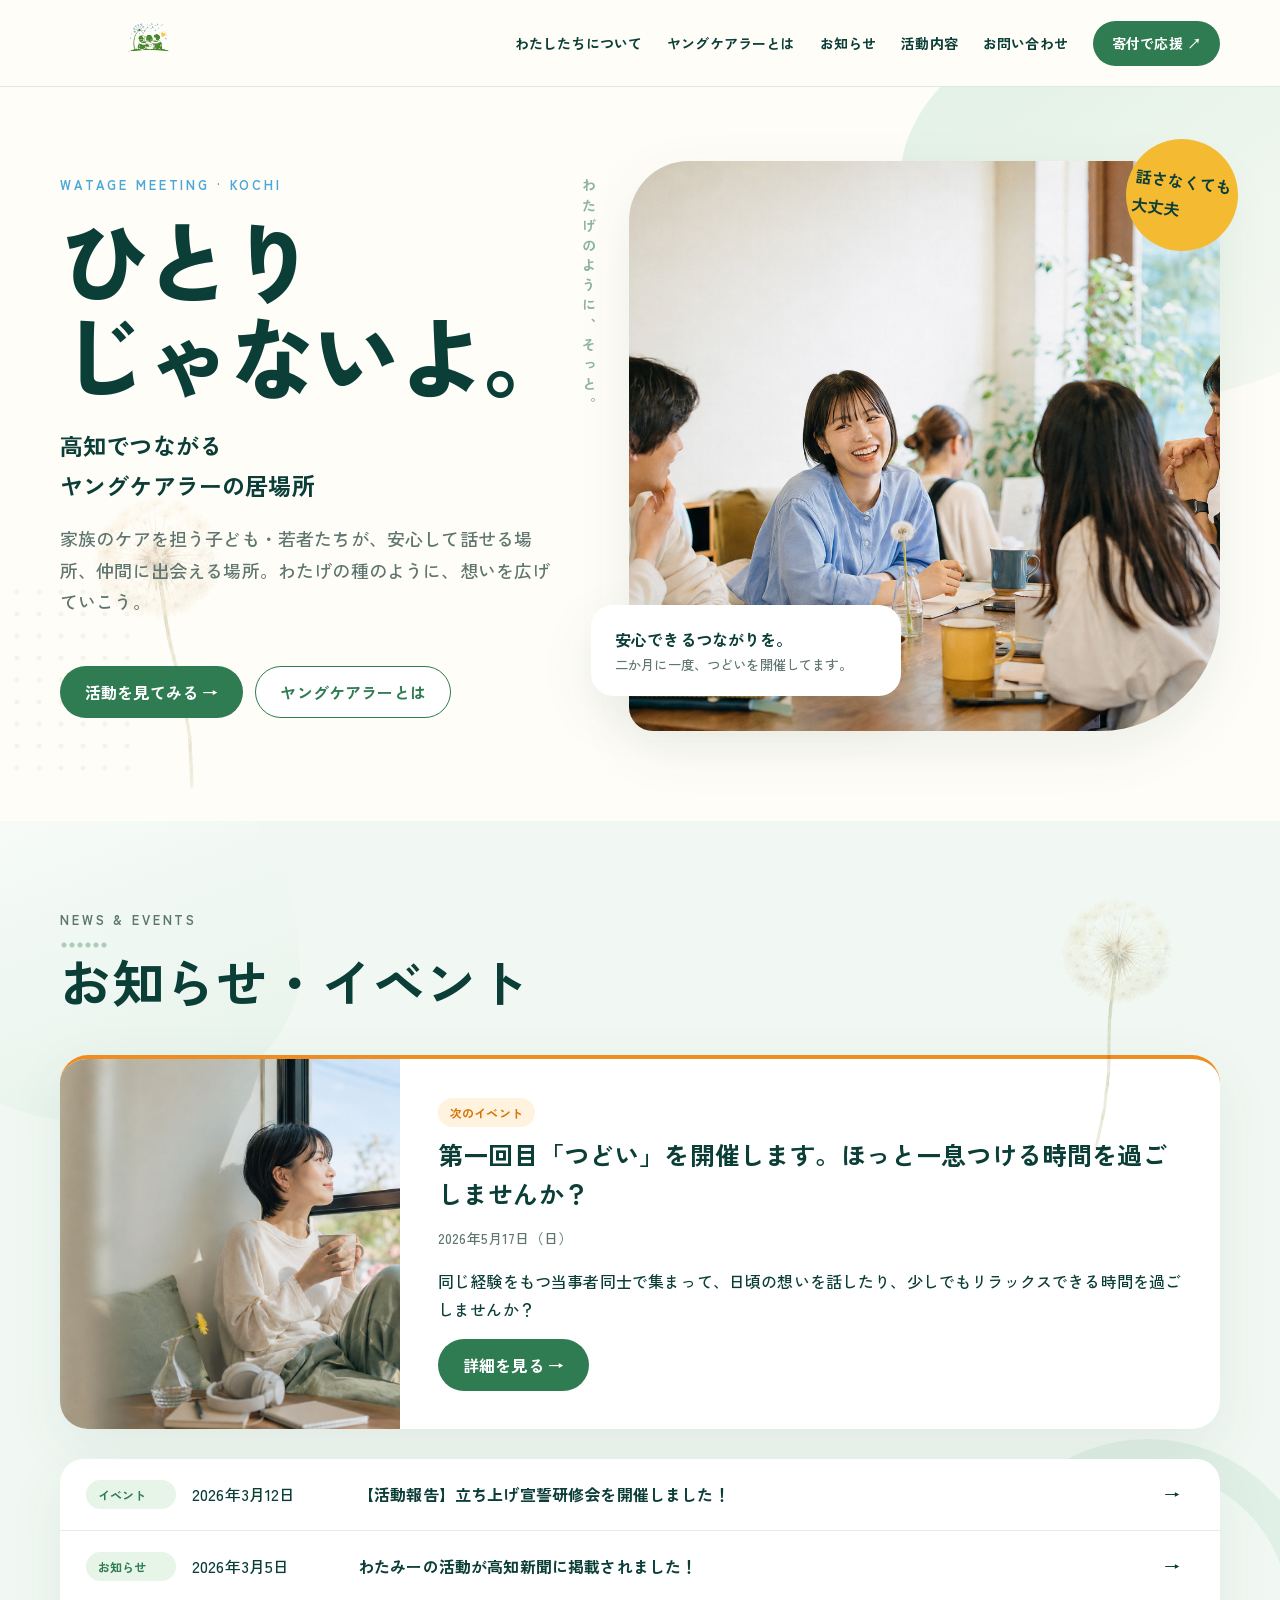
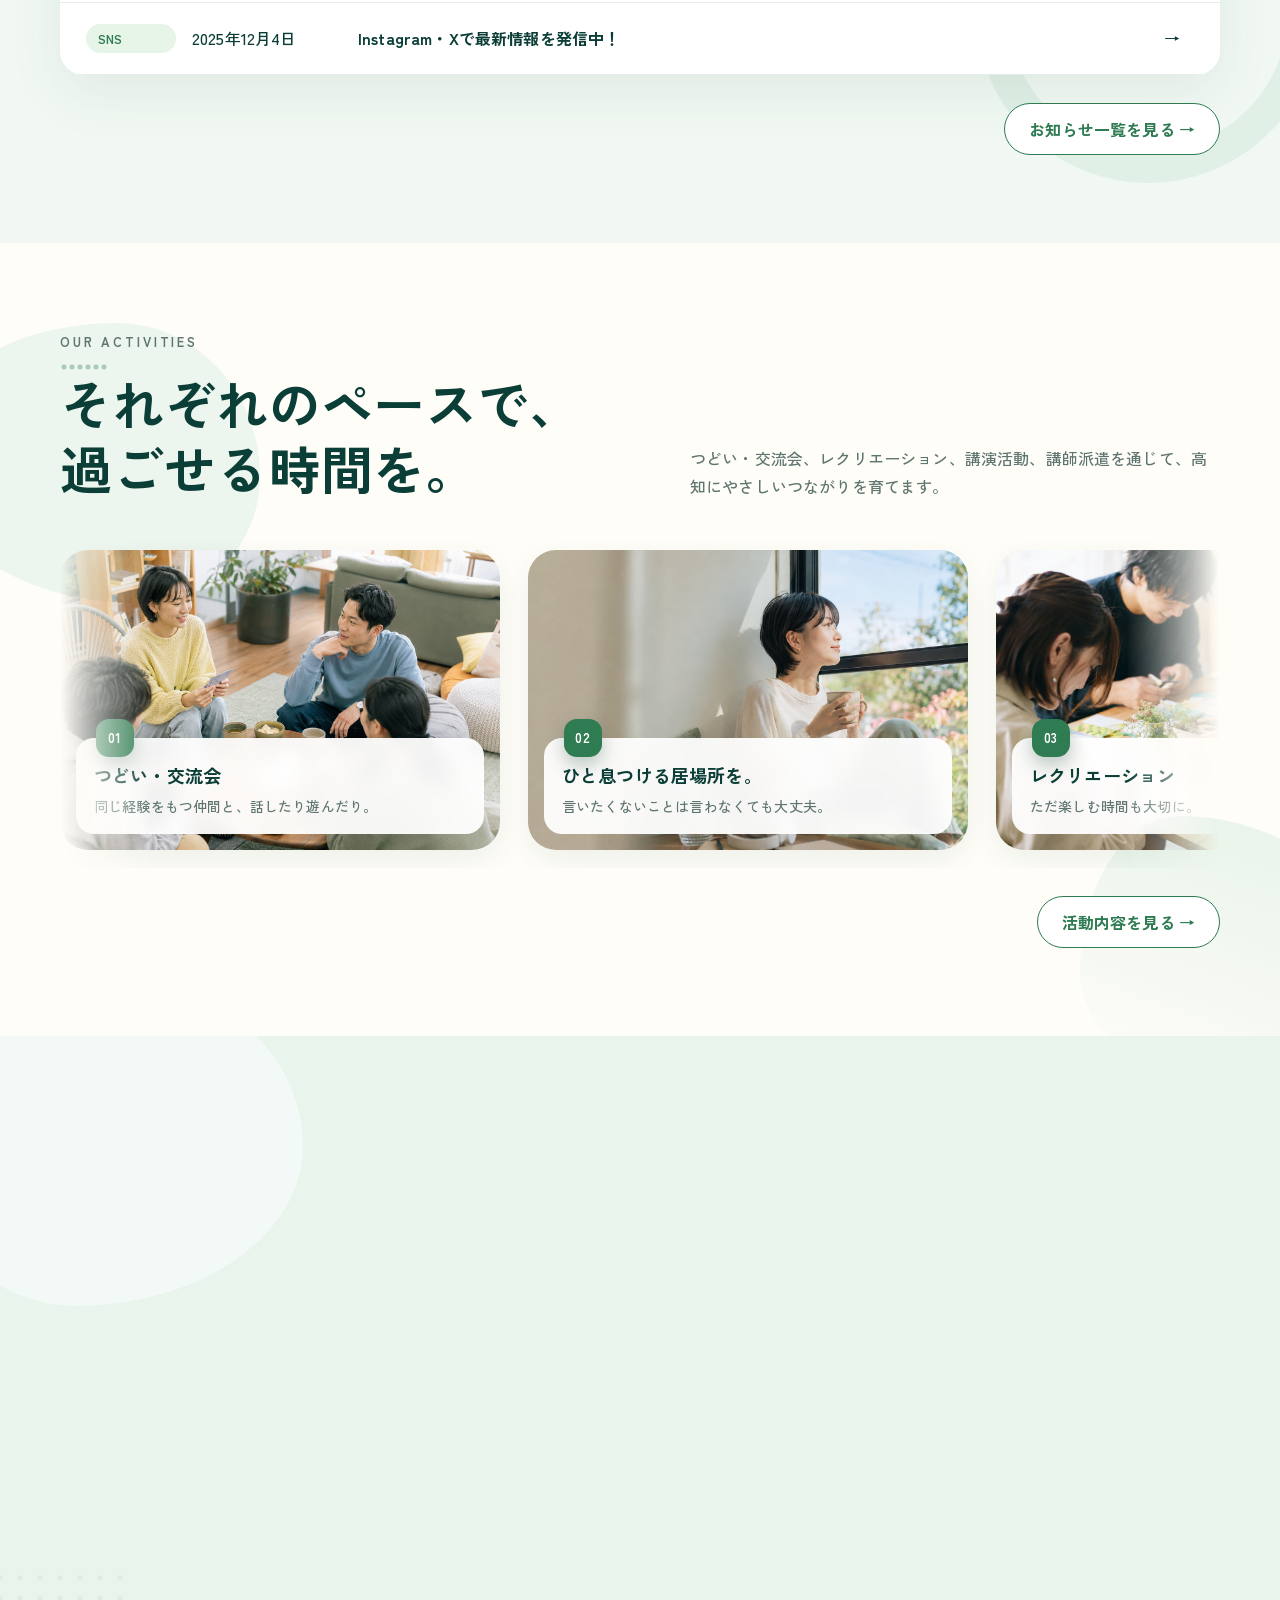
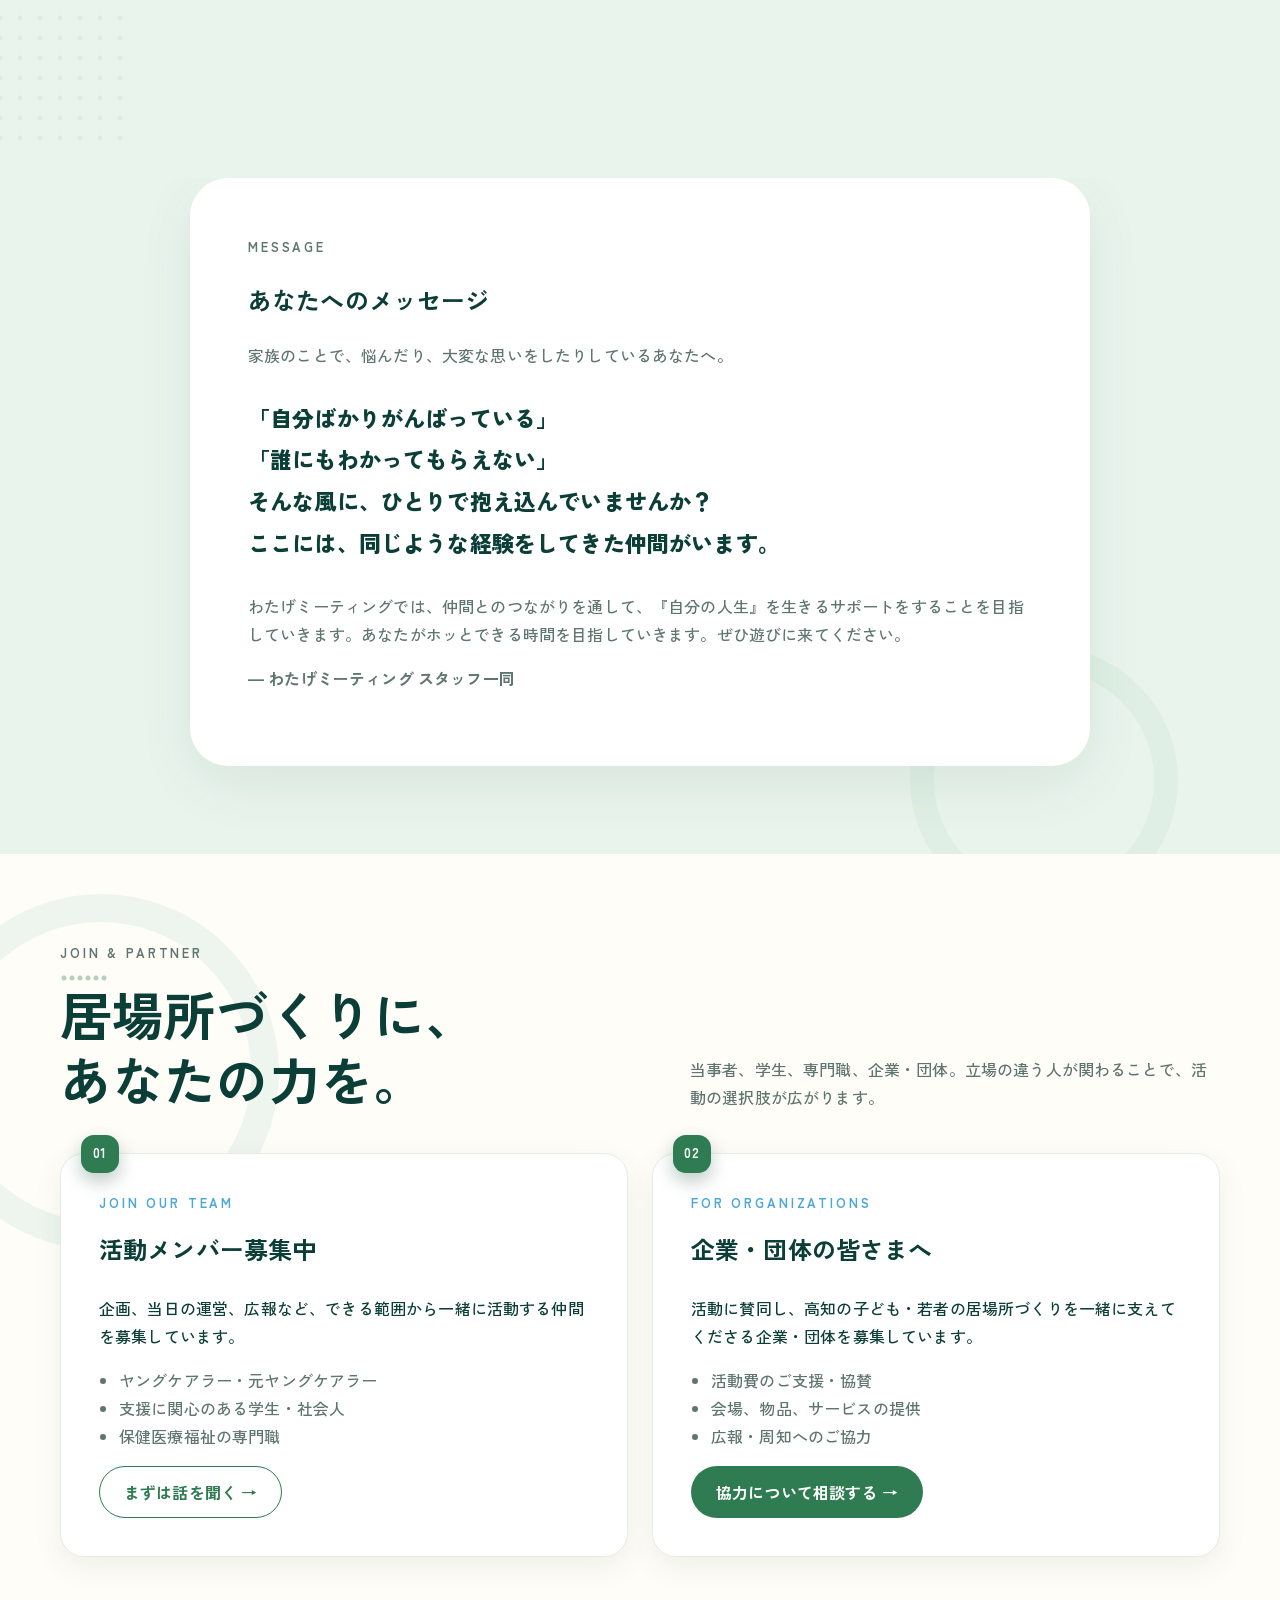
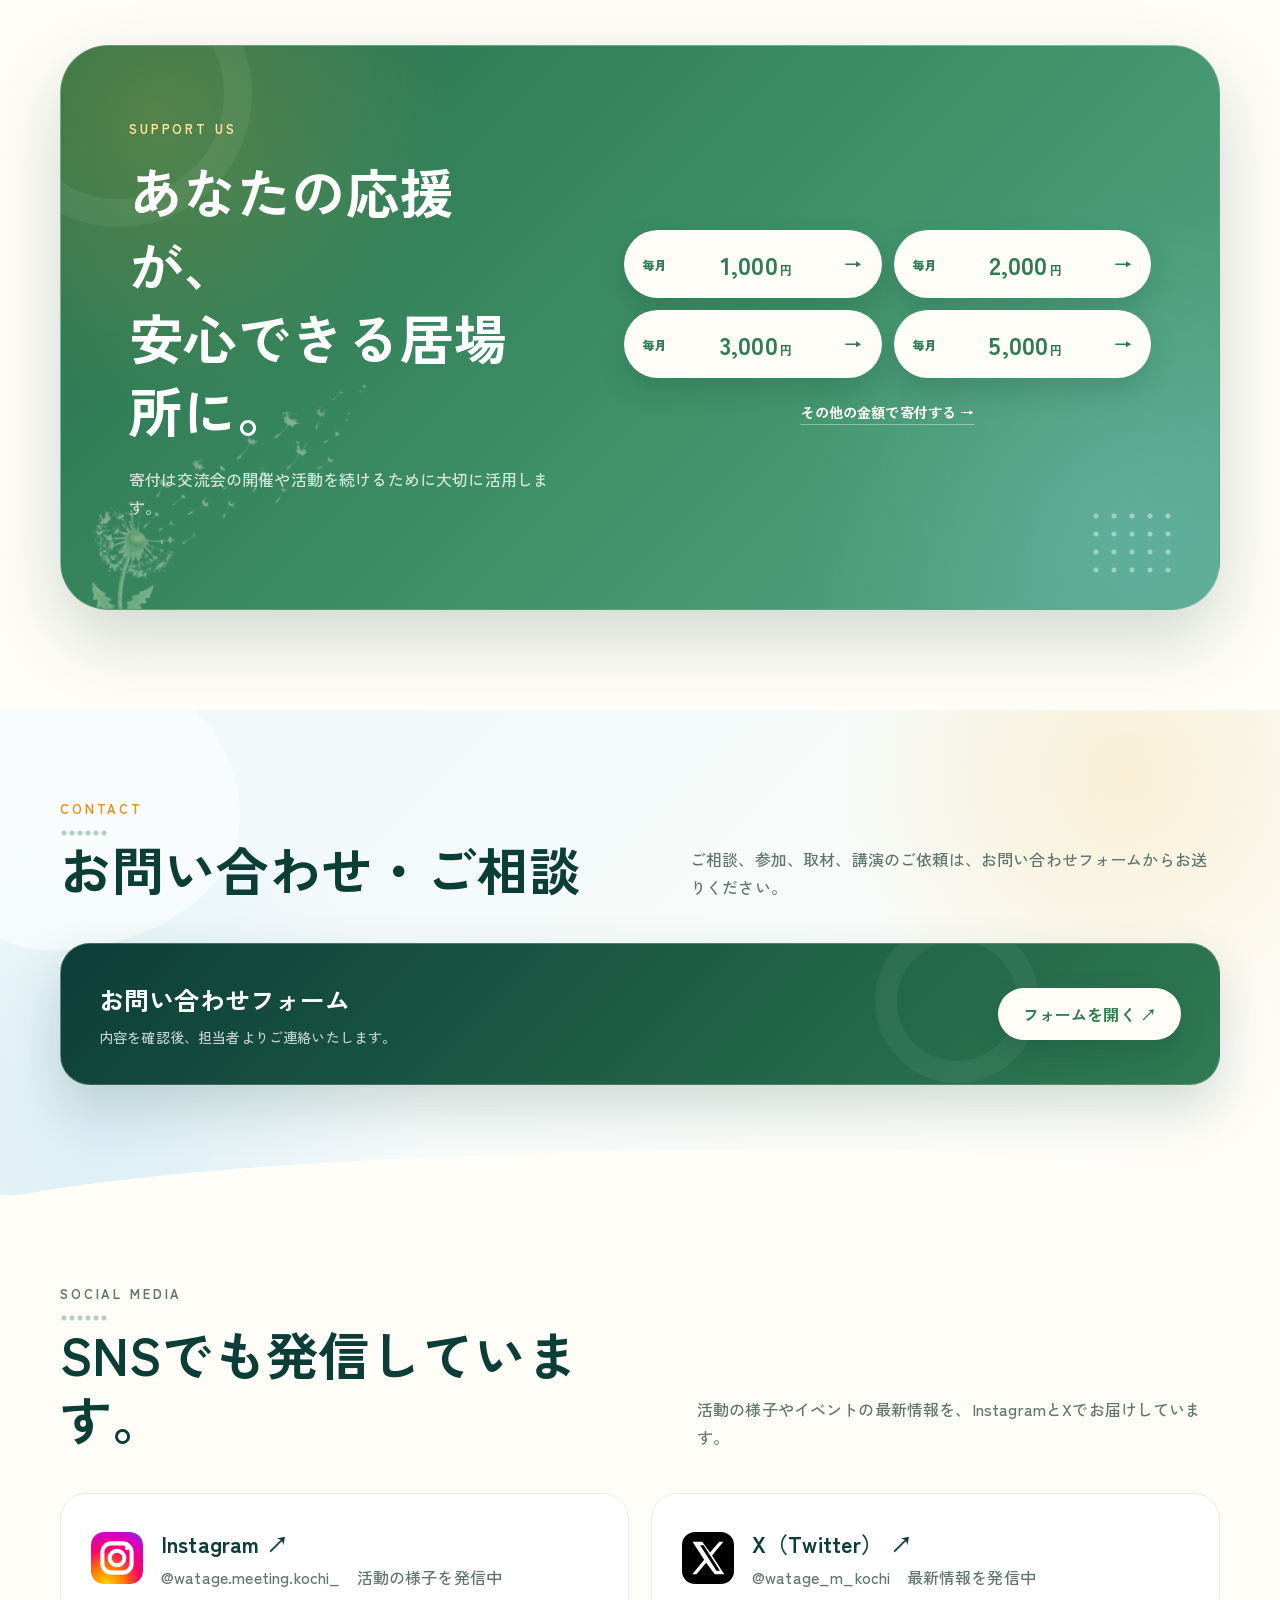
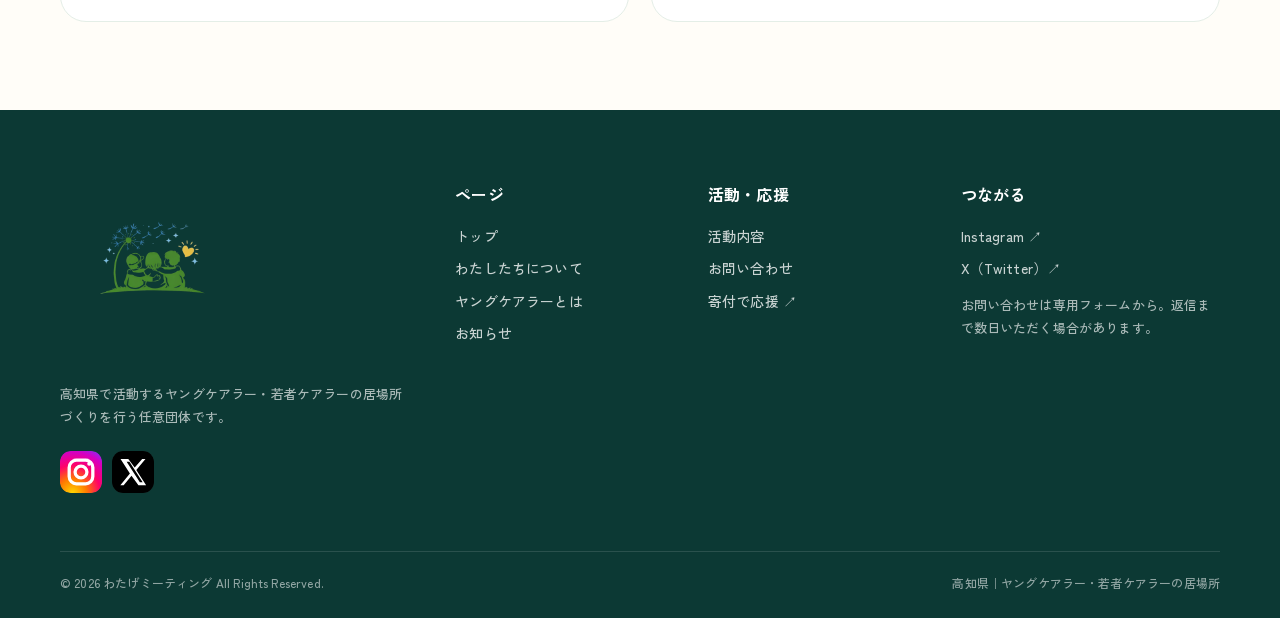
==== commit e222e968: "活動カルーセルとAbout写真を復元" ====
--- a/index.html
+++ b/index.html
@@ -148,42 +148,81 @@
               つどい・交流会、レクリエーション、講演活動、講師派遣を通じて、高知にやさしいつながりを育てます。
             </p>
           </div>
-          <div class="bento">
-            <article class="reveal">
-              <img
-                src="assets/gathering.png"
-                alt="カードゲームを楽しむ交流会"
-              />
-              <div class="caption">
-                <span class="card-no" aria-hidden="true">01</span>
-                <h3>つどい・交流会</h3>
-                <p>同じ経験をもつ仲間と、話したり遊んだり。</p>
-              </div>
-            </article>
-            <article class="reveal">
-              <img src="assets/breathe.png" alt="ひと息つける静かな居場所" />
-              <div class="caption">
-                <span class="card-no" aria-hidden="true">02</span>
-                <h3>ひと息つける居場所を。</h3>
-                <p>言いたくないことは言わなくても大丈夫。</p>
-              </div>
-            </article>
-            <article class="reveal">
-              <img src="assets/workshop.png" alt="創作ワークショップ" />
-              <div class="caption">
-                <span class="card-no" aria-hidden="true">03</span>
-                <h3>レクリエーション</h3>
-                <p>ただ楽しむ時間も大切に。</p>
-              </div>
-            </article>
-            <article class="reveal">
-              <img src="assets/lecture.png" alt="地域で行う講演・講師派遣" />
-              <div class="caption">
-                <span class="card-no" aria-hidden="true">04</span>
-                <h3>講演・講師派遣</h3>
-                <p>当事者の声と専門知識を、学校・企業・地域へ届けます。</p>
-              </div>
-            </article>
+          <div class="activity-marquee reveal" aria-label="活動紹介">
+            <div class="activity-marquee-track">
+              <article class="activity-slide">
+                <img
+                  src="assets/gathering.png"
+                  alt="カードゲームを楽しむ交流会"
+                />
+                <div class="activity-slide-copy">
+                  <span class="card-no" aria-hidden="true">01</span>
+                  <h3>つどい・交流会</h3>
+                  <p>同じ経験をもつ仲間と、話したり遊んだり。</p>
+                </div>
+              </article>
+              <article class="activity-slide">
+                <img src="assets/breathe.png" alt="ひと息つける静かな居場所" />
+                <div class="activity-slide-copy">
+                  <span class="card-no" aria-hidden="true">02</span>
+                  <h3>ひと息つける居場所を。</h3>
+                  <p>言いたくないことは言わなくても大丈夫。</p>
+                </div>
+              </article>
+              <article class="activity-slide">
+                <img src="assets/workshop.png" alt="創作ワークショップ" />
+                <div class="activity-slide-copy">
+                  <span class="card-no" aria-hidden="true">03</span>
+                  <h3>レクリエーション</h3>
+                  <p>ただ楽しむ時間も大切に。</p>
+                </div>
+              </article>
+              <article class="activity-slide">
+                <img src="assets/lecture.png" alt="地域で行う講演・講師派遣" />
+                <div class="activity-slide-copy">
+                  <span class="card-no" aria-hidden="true">04</span>
+                  <h3>講演・講師派遣</h3>
+                  <p>当事者の声と専門知識を、学校・企業・地域へ届けます。</p>
+                </div>
+              </article>
+              <article class="activity-slide" aria-hidden="true">
+                <img src="assets/gathering.png" alt="" />
+                <div class="activity-slide-copy">
+                  <span class="card-no" aria-hidden="true">01</span>
+                  <h3>つどい・交流会</h3>
+                  <p>同じ経験をもつ仲間と、話したり遊んだり。</p>
+                </div>
+              </article>
+              <article class="activity-slide" aria-hidden="true">
+                <img src="assets/breathe.png" alt="" />
+                <div class="activity-slide-copy">
+                  <span class="card-no" aria-hidden="true">02</span>
+                  <h3>ひと息つける居場所を。</h3>
+                  <p>言いたくないことは言わなくても大丈夫。</p>
+                </div>
+              </article>
+              <article class="activity-slide" aria-hidden="true">
+                <img src="assets/workshop.png" alt="" />
+                <div class="activity-slide-copy">
+                  <span class="card-no" aria-hidden="true">03</span>
+                  <h3>レクリエーション</h3>
+                  <p>ただ楽しむ時間も大切に。</p>
+                </div>
+              </article>
+              <article class="activity-slide" aria-hidden="true">
+                <img src="assets/lecture.png" alt="" />
+                <div class="activity-slide-copy">
+                  <span class="card-no" aria-hidden="true">04</span>
+                  <h3>講演・講師派遣</h3>
+                  <p>当事者の声と専門知識を、学校・企業・地域へ届けます。</p>
+                </div>
+              </article>
+            </div>
+          </div>
+          <div class="activity-marquee-actions reveal">
+            <a class="btn btn-outline" href="activities.html"
+              >活動内容を見る →</a
+            >
           </div>
         </div>
       </section>
@@ -206,6 +245,20 @@
               >
             </div>
           </div>
+        </div>
+        <div class="about-gallery wrap reveal">
+          <figure>
+            <img src="assets/hero.png" alt="交流会で笑い合う若者たち" />
+            <figcaption>つどいの様子</figcaption>
+          </figure>
+          <figure>
+            <img src="assets/gathering.png" alt="カードゲームを楽しむ参加者" />
+            <figcaption>仲間との時間</figcaption>
+          </figure>
+          <figure>
+            <img src="assets/workshop.png" alt="ワークショップの風景" />
+            <figcaption>活動のひとコマ</figcaption>
+          </figure>
         </div>
       </section>
       <section class="message-section home-message">
--- a/styles.css
+++ b/styles.css
@@ -652,6 +652,112 @@
   grid-template-rows: repeat(2, 360px);
   gap: 24px;
 }
+.activity-marquee {
+  position: relative;
+  overflow: hidden;
+  margin-top: 42px;
+  padding: 8px 0 18px;
+  mask-image: linear-gradient(
+    90deg,
+    transparent,
+    #000 8%,
+    #000 92%,
+    transparent
+  );
+}
+.activity-marquee-track {
+  display: flex;
+  gap: 28px;
+  width: max-content;
+  animation: activity-marquee 48s linear infinite;
+}
+.activity-marquee:hover .activity-marquee-track {
+  animation-play-state: paused;
+}
+@keyframes activity-marquee {
+  from {
+    transform: translateX(0);
+  }
+  to {
+    transform: translateX(-50%);
+  }
+}
+.activity-slide {
+  position: relative;
+  flex: 0 0 clamp(300px, 38vw, 440px);
+  height: clamp(240px, 28vw, 300px);
+  overflow: hidden;
+  border-radius: 28px;
+  background: #e7f2ed;
+  box-shadow: var(--shadow-soft);
+}
+.activity-slide > img {
+  width: 100%;
+  height: 100%;
+  object-fit: cover;
+}
+.activity-slide-copy {
+  position: absolute;
+  inset: auto 16px 16px;
+  padding: 16px 18px;
+  border-radius: 18px;
+  background: rgba(255, 255, 255, 0.94);
+  backdrop-filter: blur(8px);
+}
+.activity-slide-copy h3 {
+  margin: 6px 0 4px;
+  font-size: 18px;
+}
+.activity-slide-copy p {
+  margin: 0;
+  color: var(--muted);
+  font-size: 14px;
+  line-height: 1.55;
+}
+.activity-marquee-actions {
+  display: flex;
+  justify-content: flex-end;
+  margin-top: 28px;
+}
+.about-gallery {
+  position: relative;
+  z-index: 1;
+  display: grid;
+  grid-template-columns: repeat(3, minmax(0, 1fr));
+  gap: 22px;
+  margin-top: 52px;
+  padding-bottom: 12px;
+}
+.about-gallery figure {
+  position: relative;
+  margin: 0;
+  overflow: hidden;
+  border-radius: 24px;
+  aspect-ratio: 4 / 3;
+  box-shadow: var(--shadow-soft);
+}
+.about-gallery figure:nth-child(2) {
+  transform: translateY(18px);
+}
+.about-gallery img {
+  width: 100%;
+  height: 100%;
+  object-fit: cover;
+  transition: transform 0.5s ease;
+}
+.about-gallery figure:hover img {
+  transform: scale(1.04);
+}
+.about-gallery figcaption {
+  position: absolute;
+  inset: auto 14px 14px;
+  padding: 8px 14px;
+  border-radius: 999px;
+  background: rgba(255, 255, 255, 0.92);
+  color: var(--ink);
+  font-size: 13px;
+  font-weight: 700;
+}
 .bento article {
   position: relative;
   overflow: hidden;
@@ -1537,11 +1643,19 @@
   .principles,
   .story-grid,
   .join-grid,
-  .care-story {
+  .care-story,
+  .about-gallery {
     grid-template-columns: 1fr;
+  }
+  .about-gallery figure:nth-child(2) {
+    transform: none;
   }
   .bento {
     grid-template-rows: repeat(4, 300px);
+  }
+  .activity-slide {
+    flex-basis: min(78vw, 320px);
+    height: 220px;
   }
   .activity-detail-copy {
     padding: 30px 26px 34px;
@@ -1579,4 +1693,24 @@
     width: 190px;
     opacity: 0.22;
   }
-}
+  .activity-marquee-actions {
+    justify-content: stretch;
+  }
+  .activity-marquee-actions .btn {
+    width: 100%;
+  }
+}
+@media (prefers-reduced-motion: reduce) {
+  .activity-marquee {
+    overflow-x: auto;
+    mask-image: none;
+    scroll-snap-type: x mandatory;
+    scrollbar-width: thin;
+  }
+  .activity-marquee-track {
+    animation: none;
+  }
+  .activity-slide {
+    scroll-snap-align: start;
+  }
+}
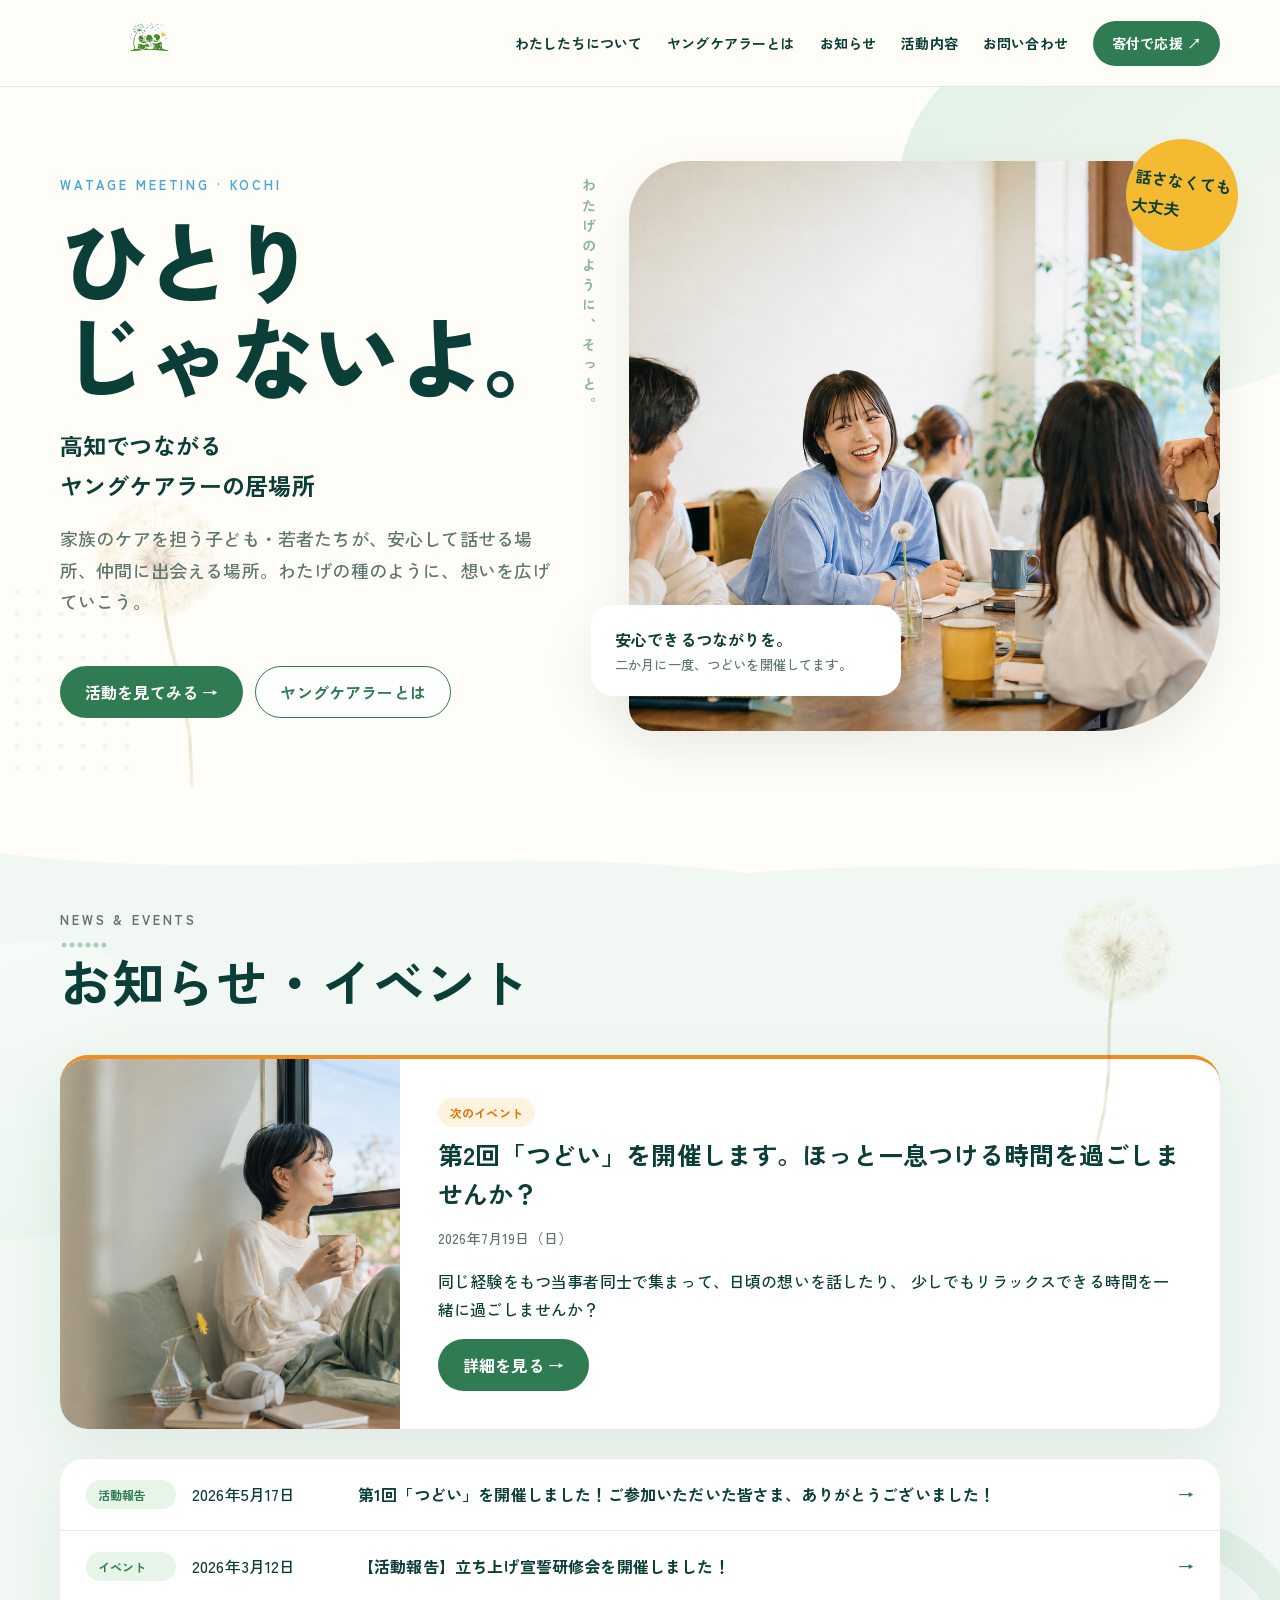
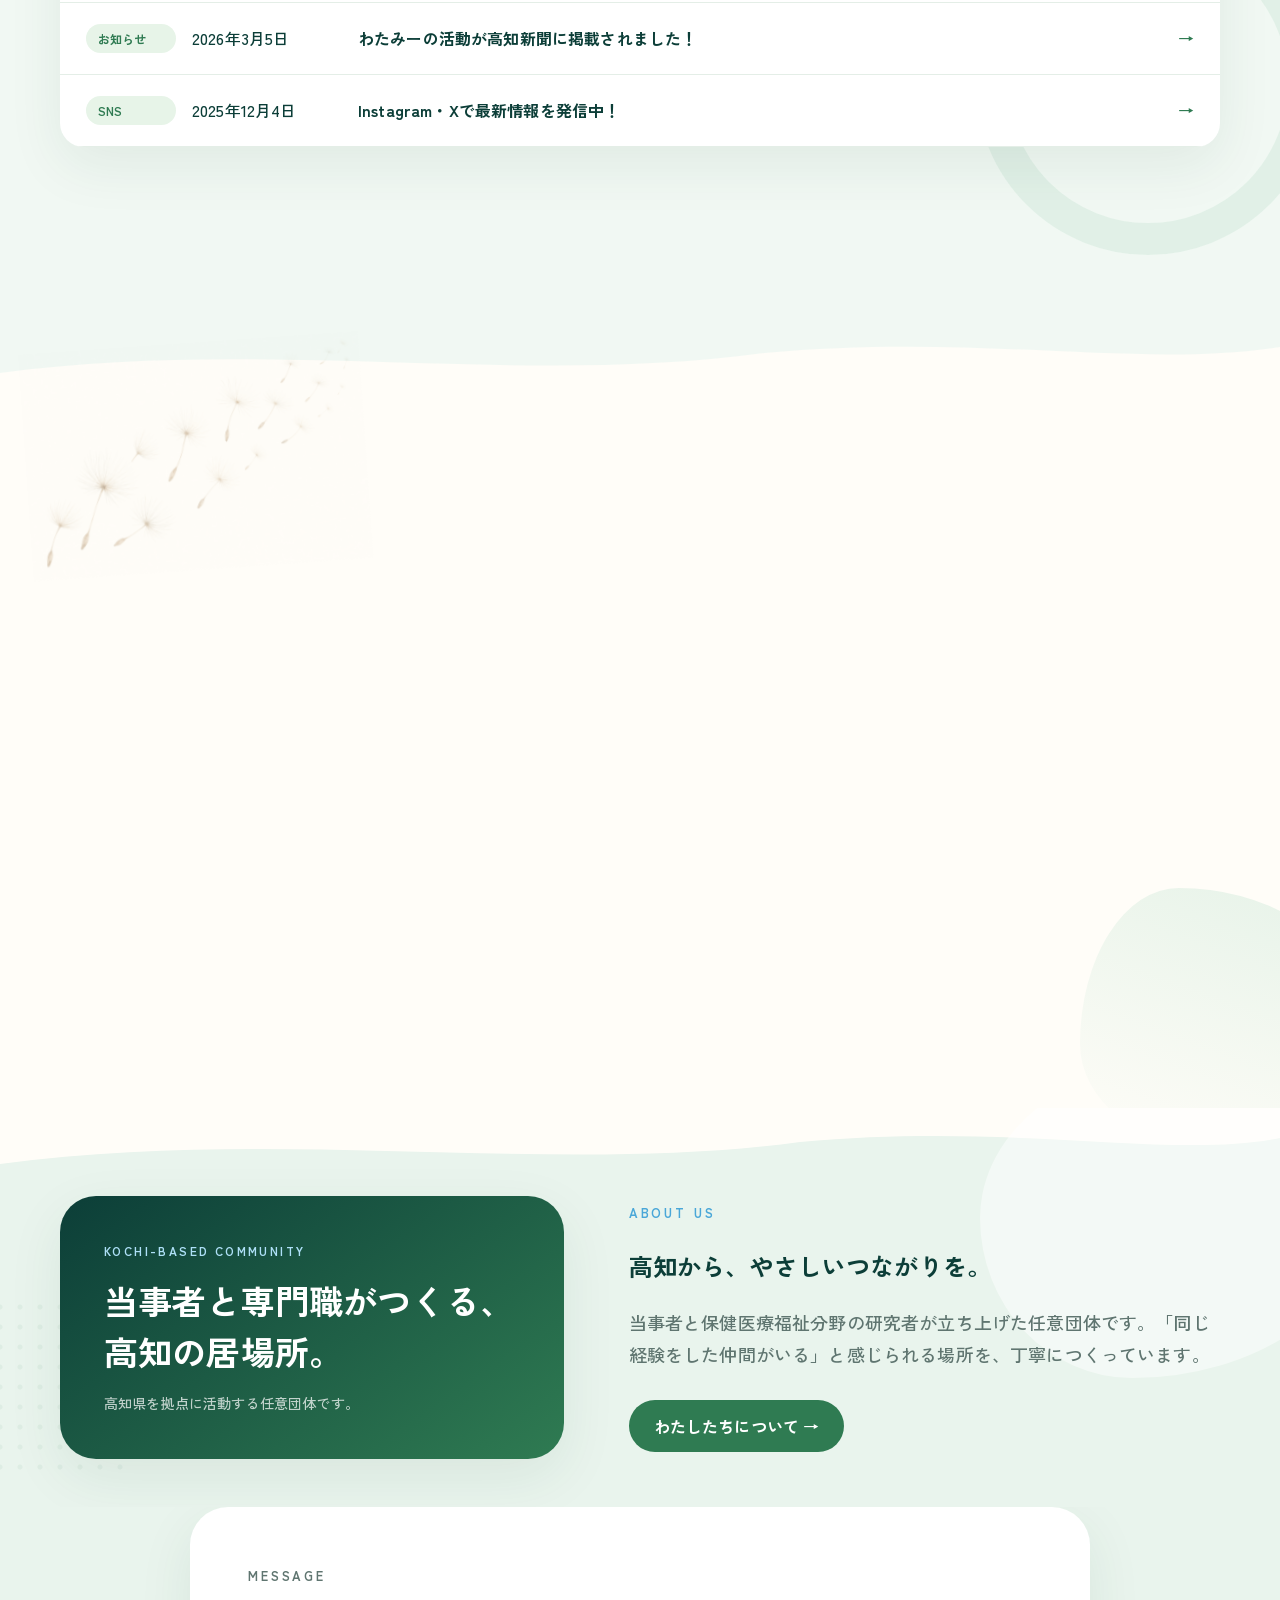
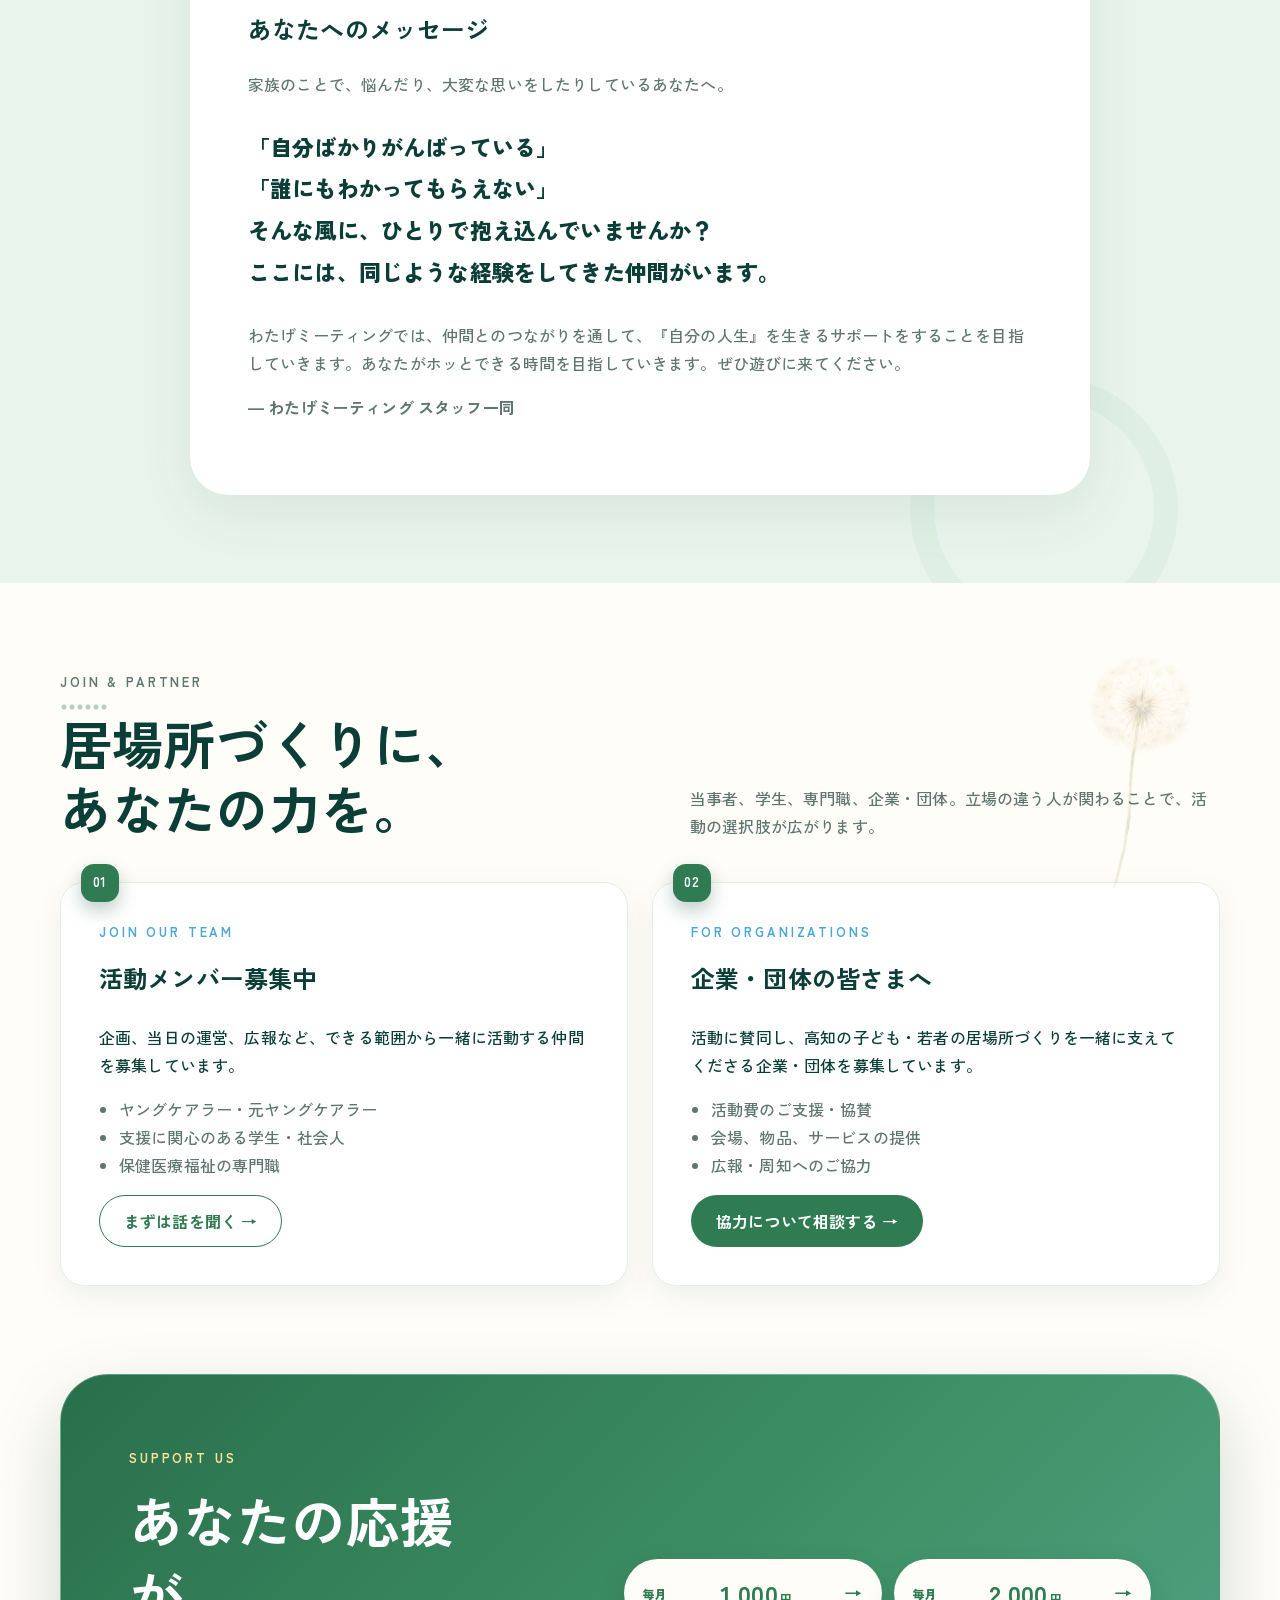
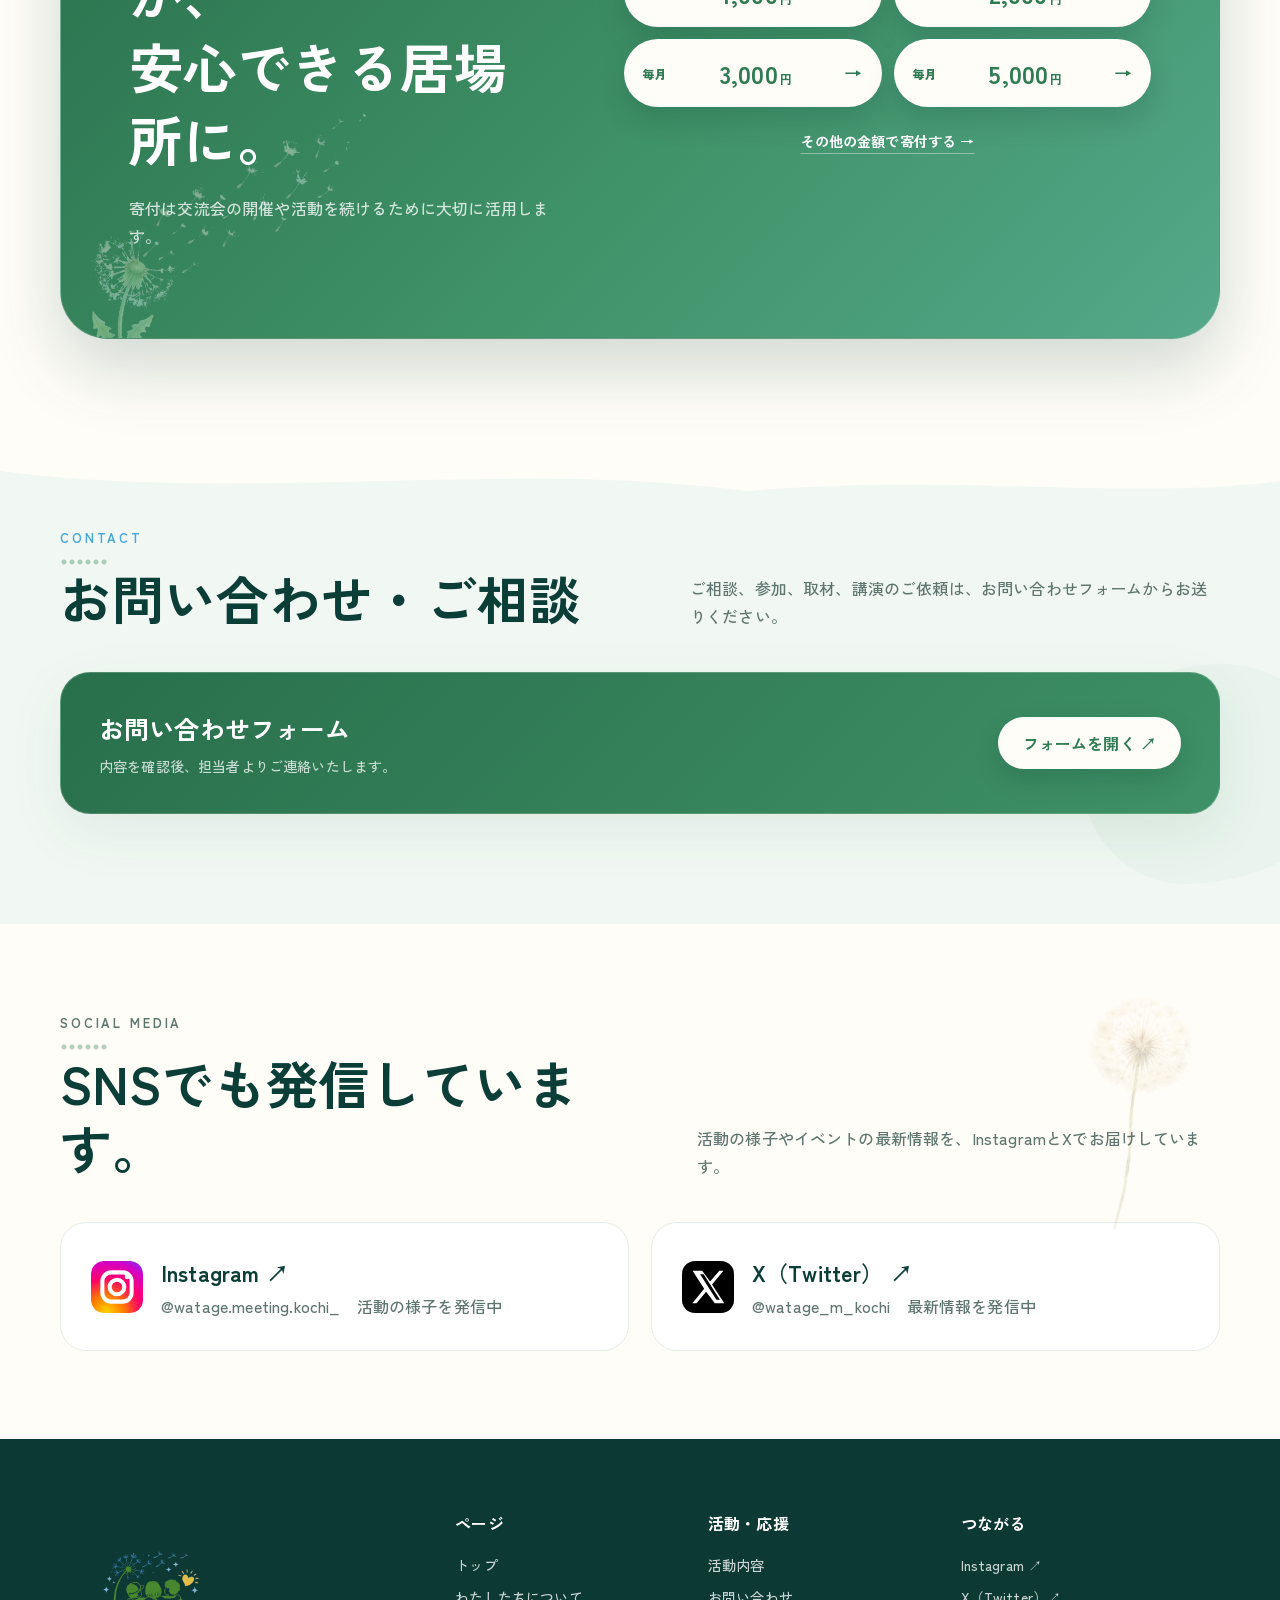
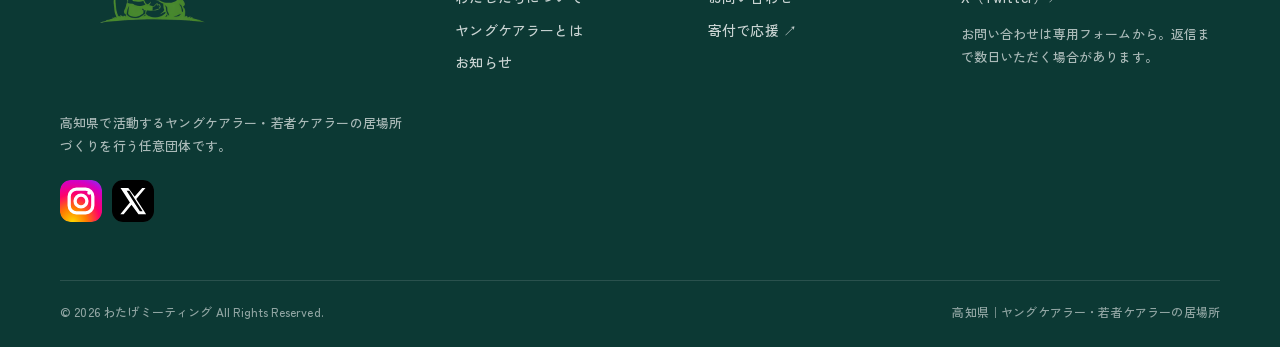
==== commit 3767cb3f: "トップページのUIを統一し、区切り・装飾・お知らせを更新 セクション区切りとたんぽぽ装飾を整理し、Contact配色を他セクションに合わせた。モバイルニュースのずれ修正、Aboutギャラリー削除、未使" ====
--- a/index.html
+++ b/index.html
@@ -86,7 +86,7 @@
           </div>
         </div>
       </section>
-      <section class="news divider divider-mist" id="news">
+      <section class="news divider divider-arc" id="news">
         <img
           class="botanical botanical-news"
           src="assets/dandelion-stem.png"
@@ -102,42 +102,68 @@
           </div>
           <article class="featured-news reveal">
             <img src="assets/breathe.png" alt="窓辺でひと息つく若者" />
+          
             <div class="news-copy">
               <span class="badge orange">次のイベント</span>
+          
               <h3>
-                第一回目「つどい」を開催します。ほっと一息つける時間を過ごしませんか？
+                第2回「つどい」を開催します。ほっと一息つける時間を過ごしませんか？
               </h3>
-              <p class="meta">2026年5月17日（日）</p>
+          
+              <p class="meta">2026年7月19日（日）</p>
+          
               <p>
-                同じ経験をもつ当事者同士で集まって、日頃の想いを話したり、少しでもリラックスできる時間を過ごしませんか？
+                同じ経験をもつ当事者同士で集まって、日頃の想いを話したり、
+                少しでもリラックスできる時間を一緒に過ごしませんか？
               </p>
+          
               <a class="btn btn-green" href="news.html">詳細を見る →</a>
             </div>
           </article>
+          
           <div class="news-list reveal">
-            <a class="news-row" href="news.html"
-              ><span class="badge">イベント</span
-              ><span class="date">2026年3月12日</span
-              ><strong>【活動報告】立ち上げ宣誓研修会を開催しました！</strong
-              ><span>→</span></a
-            ><a class="news-row" href="news.html"
-              ><span class="badge">お知らせ</span
-              ><span class="date">2026年3月5日</span
-              ><strong>わたみーの活動が高知新聞に掲載されました！</strong
-              ><span>→</span></a
-            ><a class="news-row" href="news.html"
-              ><span class="badge">SNS</span
-              ><span class="date">2025年12月4日</span
-              ><strong>Instagram・Xで最新情報を発信中！</strong
-              ><span>→</span></a
-            >
+            <a class="news-row" href="news.html">
+              <span class="badge">活動報告</span>
+              <span class="date">2026年5月17日</span>
+              <strong>
+                第1回「つどい」を開催しました！ご参加いただいた皆さま、ありがとうございました！
+              </strong>
+              <span class="arrow" aria-hidden="true">→</span>
+            </a>
+          
+            <a class="news-row" href="news.html">
+              <span class="badge">イベント</span>
+              <span class="date">2026年3月12日</span>
+              <strong>【活動報告】立ち上げ宣誓研修会を開催しました！</strong>
+              <span class="arrow" aria-hidden="true">→</span>
+            </a>
+          
+            <a class="news-row" href="news.html">
+              <span class="badge">お知らせ</span>
+              <span class="date">2026年3月5日</span>
+              <strong>わたみーの活動が高知新聞に掲載されました！</strong>
+              <span class="arrow" aria-hidden="true">→</span>
+            </a>
+          
+            <a class="news-row" href="news.html">
+              <span class="badge">SNS</span>
+              <span class="date">2025年12月4日</span>
+              <strong>Instagram・Xで最新情報を発信中！</strong>
+              <span class="arrow" aria-hidden="true">→</span>
+            </a>
           </div>
           <div class="news-actions reveal">
             <a class="btn btn-outline" href="news.html">お知らせ一覧を見る →</a>
           </div>
         </div>
       </section>
-      <section class="divider divider-cream divider-flip" id="activities">
+      <section class="divider divider-arc" id="activities">
+        <img
+          class="botanical botanical-activities"
+          src="assets/dandelion-seeds.png"
+          alt=""
+          aria-hidden="true"
+        />
         <div class="wrap">
           <div class="section-head reveal">
             <div>
@@ -226,7 +252,7 @@
           </div>
         </div>
       </section>
-      <section class="about-strip home-about divider divider-green">
+      <section class="about-strip home-about divider divider-arc">
         <div class="wrap about-grid">
           <div class="about-identity reveal">
             <span class="about-identity-label">Kochi-based community</span>
@@ -245,20 +271,6 @@
               >
             </div>
           </div>
-        </div>
-        <div class="about-gallery wrap reveal">
-          <figure>
-            <img src="assets/hero.png" alt="交流会で笑い合う若者たち" />
-            <figcaption>つどいの様子</figcaption>
-          </figure>
-          <figure>
-            <img src="assets/gathering.png" alt="カードゲームを楽しむ参加者" />
-            <figcaption>仲間との時間</figcaption>
-          </figure>
-          <figure>
-            <img src="assets/workshop.png" alt="ワークショップの風景" />
-            <figcaption>活動のひとコマ</figcaption>
-          </figure>
         </div>
       </section>
       <section class="message-section home-message">
@@ -277,7 +289,13 @@
           </div>
         </div>
       </section>
-      <section class="join-section divider divider-cream divider-flip">
+      <section class="join-section">
+        <img
+          class="botanical botanical-join"
+          src="assets/dandelion-stem.png"
+          alt=""
+          aria-hidden="true"
+        />
         <div class="wrap">
           <div class="section-head reveal">
             <div>
@@ -388,7 +406,7 @@
           </div>
         </div>
       </section>
-      <section class="contact divider divider-sky" id="contact">
+      <section class="contact divider divider-arc" id="contact">
         <div class="wrap">
           <div class="section-head reveal">
             <div>
@@ -414,7 +432,13 @@
           </div>
         </div>
       </section>
-      <section class="social-section divider divider-cream">
+      <section class="social-section">
+        <img
+          class="botanical botanical-social"
+          src="assets/dandelion-stem.png"
+          alt=""
+          aria-hidden="true"
+        />
         <div class="wrap">
           <div class="section-head reveal">
             <div>
--- a/styles.css
+++ b/styles.css
@@ -21,6 +21,11 @@
   --font-display:
     "Zen Kaku Gothic New", "Hiragino Kaku Gothic ProN", "Yu Gothic", Meiryo,
     sans-serif;
+  --arc-height: clamp(56px, 9vw, 88px);
+  --arc-cream-mist: url("data:image/svg+xml,%3Csvg xmlns='http://www.w3.org/2000/svg' viewBox='0 0 1440 88' preserveAspectRatio='none'%3E%3Crect width='1440' height='88' fill='%23fffdf8'/%3E%3Cpath d='M0,32 C280,64 560,20 840,52 C1080,34 1280,62 1440,42 L1440,88 L0,88 Z' fill='%23f1f8f3'/%3E%3C/svg%3E");
+  --arc-mist-cream: url("data:image/svg+xml,%3Csvg xmlns='http://www.w3.org/2000/svg' viewBox='0 0 1440 88' preserveAspectRatio='none'%3E%3Crect width='1440' height='88' fill='%23f1f8f3'/%3E%3Cpath d='M0,58 C300,22 580,72 860,38 C1100,18 1280,54 1440,32 L1440,88 L0,88 Z' fill='%23fffdf8'/%3E%3C/svg%3E");
+  --arc-cream-green: url("data:image/svg+xml,%3Csvg xmlns='http://www.w3.org/2000/svg' viewBox='0 0 1440 88' preserveAspectRatio='none'%3E%3Crect width='1440' height='88' fill='%23fffdf8'/%3E%3Cpath d='M0,56 C320,18 620,68 900,34 C1140,14 1320,52 1440,30 L1440,88 L0,88 Z' fill='%23e9f4ed'/%3E%3C/svg%3E");
+  --arc-mist-green: url("data:image/svg+xml,%3Csvg xmlns='http://www.w3.org/2000/svg' viewBox='0 0 1440 88' preserveAspectRatio='none'%3E%3Crect width='1440' height='88' fill='%23f1f8f3'/%3E%3Cpath d='M0,56 C320,18 620,68 900,34 C1140,14 1320,52 1440,30 L1440,88 L0,88 Z' fill='%23e9f4ed'/%3E%3C/svg%3E");
 }
 * {
   box-sizing: border-box;
@@ -277,48 +282,37 @@
 section {
   padding: var(--space-xl) 0;
 }
-/* Single restrained divider: one arc shape, flip + color modifiers for variety */
-.divider {
-  position: relative;
-  isolation: isolate;
-}
-.divider::before {
-  content: "";
-  position: absolute;
-  z-index: -1;
-  top: -46px;
-  left: -6vw;
-  width: 112vw;
-  height: 84px;
-  border-radius: 62% 38% 0 0 / 100% 100% 0 0;
-  background: var(--divider-color, var(--mist));
-  transform-origin: center bottom;
-}
-.divider-flip::before {
-  transform: scaleX(-1);
-}
-.divider-mist {
-  --divider-color: var(--mist);
-}
-.divider-cream {
-  --divider-color: var(--cream);
-}
-.divider-green {
-  --divider-color: #e9f4ed;
-}
-.divider-sky {
-  --divider-color: #eef8fb;
-}
+/* Section dividers — subtle arc on select sections, straight elsewhere */
 .divider > .wrap {
   position: relative;
   z-index: 1;
+}
+.divider-arc {
+  background-repeat: no-repeat;
+  background-size: 100% var(--arc-height);
+  background-position: top center;
+}
+.news.divider-arc,
+.page.divider-arc,
+.contact.divider-arc {
+  background-color: var(--mist);
+  background-image: var(--arc-cream-mist);
+}
+#activities.divider-arc {
+  background-image: var(--arc-mist-cream);
+}
+.home-about.divider-arc {
+  background-image: var(--arc-cream-green);
+}
+.about-strip.divider-arc:not(.home-about),
+.message-section.divider-arc {
+  background-image: var(--arc-mist-green);
 }
 /* Decorative background shapes — organic blobs, rings, dot grids */
 .hero::before,
 .hero::after,
 .news::before,
 .news::after,
-#activities::before,
 #activities::after,
 .about-strip::before,
 .about-strip::after,
@@ -326,7 +320,6 @@
 .message-section::after,
 .page-hero::before,
 .page-hero::after,
-.join-section::before,
 .contact::before {
   content: "";
   position: absolute;
@@ -359,15 +352,15 @@
   background-size: 22px 22px;
 }
 .news::before {
-  top: -60px;
-  left: -120px;
-  width: 420px;
-  height: 360px;
+  top: 120px;
+  left: -180px;
+  width: 360px;
+  height: 300px;
   border-radius: 65% 35% 52% 48% / 42% 58% 42% 58%;
   background: linear-gradient(
     160deg,
-    rgba(255, 255, 255, 0.7),
-    rgba(214, 236, 222, 0.45)
+    rgba(255, 255, 255, 0.55),
+    rgba(214, 236, 222, 0.28)
   );
 }
 .news::after {
@@ -383,14 +376,11 @@
 #activities {
   position: relative;
   overflow: hidden;
-}
-#activities::before {
-  top: 80px;
-  left: -80px;
-  width: 340px;
-  height: 280px;
-  border-radius: 42% 58% 63% 37% / 55% 45% 55% 45%;
-  background: rgba(233, 244, 237, 0.85);
+  background-color: var(--cream);
+}
+#activities > .wrap {
+  position: relative;
+  z-index: 1;
 }
 #activities::after {
   bottom: -40px;
@@ -407,7 +397,7 @@
 .about-strip {
   position: relative;
   overflow: hidden;
-  background: #e9f4ed;
+  background-color: #e9f4ed;
 }
 .about-strip::before {
   top: -50px;
@@ -433,7 +423,7 @@
 .message-section {
   position: relative;
   overflow: hidden;
-  background: #e9f4ed;
+  background-color: #e9f4ed;
 }
 .message-section::before {
   top: -30px;
@@ -472,23 +462,21 @@
 .join-section {
   position: relative;
   overflow: hidden;
-}
-.join-section::before {
-  top: 40px;
-  right: -70px;
-  width: 300px;
-  height: 300px;
-  border-radius: 50%;
-  border: 28px solid rgba(233, 244, 237, 0.8);
-  background: transparent;
+  background-color: var(--cream);
+}
+.join-section > .wrap {
+  position: relative;
+  z-index: 1;
 }
 .contact::before {
-  top: -40px;
-  left: -80px;
-  width: 320px;
-  height: 280px;
+  top: auto;
+  bottom: 40px;
+  right: -60px;
+  left: auto;
+  width: 260px;
+  height: 220px;
   border-radius: 55% 45% 60% 40% / 48% 52% 48% 52%;
-  background: rgba(255, 255, 255, 0.6);
+  background: rgba(214, 236, 222, 0.35);
 }
 .section-head .kicker::after {
   content: "";
@@ -542,12 +530,36 @@
   opacity: 0.38;
   transform: rotate(6deg);
 }
+.botanical-join,
+.botanical-social {
+  top: clamp(8px, 2vw, 20px);
+  bottom: auto;
+  right: clamp(8px, 2vw, 36px);
+  width: clamp(160px, 22vw, 240px);
+  opacity: 0.3;
+  transform: rotate(8deg);
+}
+.botanical-activities {
+  top: clamp(12px, 3vw, 28px);
+  bottom: auto;
+  left: clamp(-20px, 2vw, 40px);
+  right: auto;
+  width: clamp(200px, 28vw, 340px);
+  opacity: 0.42;
+  transform: rotate(-4deg);
+}
 .section-head {
   display: flex;
   align-items: end;
   justify-content: space-between;
   gap: 30px;
   margin-bottom: 42px;
+  position: relative;
+  z-index: 1;
+}
+.section-head .kicker {
+  position: relative;
+  z-index: 1;
 }
 .section-head h2,
 .page h2 {
@@ -563,7 +575,7 @@
 .news {
   position: relative;
   overflow: hidden;
-  background: var(--mist);
+  background-color: var(--mist);
 }
 .news > .wrap {
   position: relative;
@@ -632,6 +644,11 @@
 .news-row:hover {
   background: #f8fcf9;
   padding-left: 32px;
+}
+.news-row .arrow {
+  color: var(--green);
+  font-weight: 700;
+  text-align: right;
 }
 .news-row.hidden {
   display: none;
@@ -719,45 +736,6 @@
   justify-content: flex-end;
   margin-top: 28px;
 }
-.about-gallery {
-  position: relative;
-  z-index: 1;
-  display: grid;
-  grid-template-columns: repeat(3, minmax(0, 1fr));
-  gap: 22px;
-  margin-top: 52px;
-  padding-bottom: 12px;
-}
-.about-gallery figure {
-  position: relative;
-  margin: 0;
-  overflow: hidden;
-  border-radius: 24px;
-  aspect-ratio: 4 / 3;
-  box-shadow: var(--shadow-soft);
-}
-.about-gallery figure:nth-child(2) {
-  transform: translateY(18px);
-}
-.about-gallery img {
-  width: 100%;
-  height: 100%;
-  object-fit: cover;
-  transition: transform 0.5s ease;
-}
-.about-gallery figure:hover img {
-  transform: scale(1.04);
-}
-.about-gallery figcaption {
-  position: absolute;
-  inset: auto 14px 14px;
-  padding: 8px 14px;
-  border-radius: 999px;
-  background: rgba(255, 255, 255, 0.92);
-  color: var(--ink);
-  font-size: 13px;
-  font-weight: 700;
-}
 .bento article {
   position: relative;
   overflow: hidden;
@@ -862,14 +840,7 @@
 .donate {
   position: relative;
   overflow: hidden;
-  background:
-    radial-gradient(circle at 8% 12%, rgba(244, 186, 49, 0.2), transparent 25%),
-    radial-gradient(
-      circle at 92% 85%,
-      rgba(158, 220, 247, 0.2),
-      transparent 28%
-    ),
-    linear-gradient(135deg, #286f4b 0%, #3f9167 55%, #55a88a 100%);
+  background: linear-gradient(135deg, #286f4b 0%, #3f9167 55%, #55a88a 100%);
   color: #fff;
   border: 1px solid rgba(255, 255, 255, 0.2);
   border-radius: 48px;
@@ -877,31 +848,6 @@
   width: min(1160px, calc(100% - 40px));
   padding: 72px 68px;
   box-shadow: 0 28px 70px rgba(20, 72, 54, 0.2);
-}
-.donate::before {
-  content: "";
-  position: absolute;
-  top: -85px;
-  left: -75px;
-  width: 210px;
-  height: 210px;
-  border: 28px solid rgba(255, 255, 255, 0.06);
-  border-radius: 50%;
-}
-.donate::after {
-  content: "";
-  position: absolute;
-  right: 38px;
-  bottom: 32px;
-  width: 94px;
-  height: 70px;
-  opacity: 0.52;
-  background-image: radial-gradient(
-    circle,
-    rgba(255, 255, 255, 0.8) 2px,
-    transparent 3px
-  );
-  background-size: 18px 18px;
 }
 .donate-grid {
   position: relative;
@@ -978,28 +924,23 @@
 .contact {
   position: relative;
   overflow: hidden;
-  background:
-    radial-gradient(
-      circle at 88% 14%,
-      rgba(244, 186, 49, 0.18),
-      transparent 24%
-    ),
-    radial-gradient(
-      circle at 8% 86%,
-      rgba(74, 167, 216, 0.14),
-      transparent 26%
-    ),
-    linear-gradient(135deg, #eef8fb 0%, #fffdf8 100%);
+  background-color: var(--mist);
 }
 .contact .wrap {
   position: relative;
   z-index: 1;
 }
 .contact .kicker {
-  color: var(--orange);
+  color: var(--sky);
 }
 .social-section {
-  background: var(--cream);
+  position: relative;
+  overflow: hidden;
+  background-color: var(--cream);
+}
+.social-section > .wrap {
+  position: relative;
+  z-index: 1;
 }
 .contact-form {
   position: relative;
@@ -1010,21 +951,11 @@
   gap: 24px;
   margin-bottom: 22px;
   padding: 34px 38px;
-  border: 1px solid rgba(255, 255, 255, 0.2);
+  border: 1px solid rgba(255, 255, 255, 0.18);
   border-radius: 30px;
-  background: linear-gradient(135deg, var(--ink), var(--green));
+  background: linear-gradient(135deg, #286f4b 0%, #3f9167 100%);
   color: #fff;
-  box-shadow: 0 22px 50px rgba(20, 72, 54, 0.18);
-}
-.contact-form::after {
-  content: "";
-  position: absolute;
-  top: -25px;
-  right: 180px;
-  width: 120px;
-  height: 120px;
-  border: 22px solid rgba(255, 255, 255, 0.05);
-  border-radius: 50%;
+  box-shadow: var(--shadow);
 }
 .contact-form > * {
   position: relative;
@@ -1290,9 +1221,8 @@
   }
 }
 @media (max-width: 650px) {
-  .divider::before {
-    top: -28px;
-    height: 52px;
+  :root {
+    --arc-height: clamp(44px, 10vw, 72px);
   }
   .botanical-hero {
     bottom: auto;
@@ -1312,6 +1242,19 @@
     right: 8px;
     width: 170px;
     opacity: 0.3;
+  }
+  .botanical-join,
+  .botanical-social {
+    top: 6px;
+    right: 6px;
+    width: 140px;
+    opacity: 0.22;
+  }
+  .botanical-activities {
+    top: 8px;
+    left: -8px;
+    width: 180px;
+    opacity: 0.32;
   }
   .card-no {
     top: -15px;
@@ -1399,14 +1342,28 @@
     padding: 26px;
   }
   .news-row {
-    grid-template-columns: 75px 1fr;
-    padding: 18px;
+    display: grid;
+    grid-template-columns: auto 1fr auto;
+    gap: 10px 12px;
+    align-items: center;
+    padding: 16px 18px;
   }
   .news-row .date {
     display: none;
   }
+  .news-row strong {
+    font-size: 15px;
+    line-height: 1.5;
+    min-width: 0;
+  }
   .news-row .arrow {
-    display: none;
+    color: var(--green);
+    font-weight: 700;
+    flex-shrink: 0;
+    line-height: 1;
+  }
+  .news-row:hover {
+    padding-left: 18px;
   }
   .contact-grid,
   .aims,
@@ -1643,12 +1600,8 @@
   .principles,
   .story-grid,
   .join-grid,
-  .care-story,
-  .about-gallery {
+  .care-story {
     grid-template-columns: 1fr;
-  }
-  .about-gallery figure:nth-child(2) {
-    transform: none;
   }
   .bento {
     grid-template-rows: repeat(4, 300px);
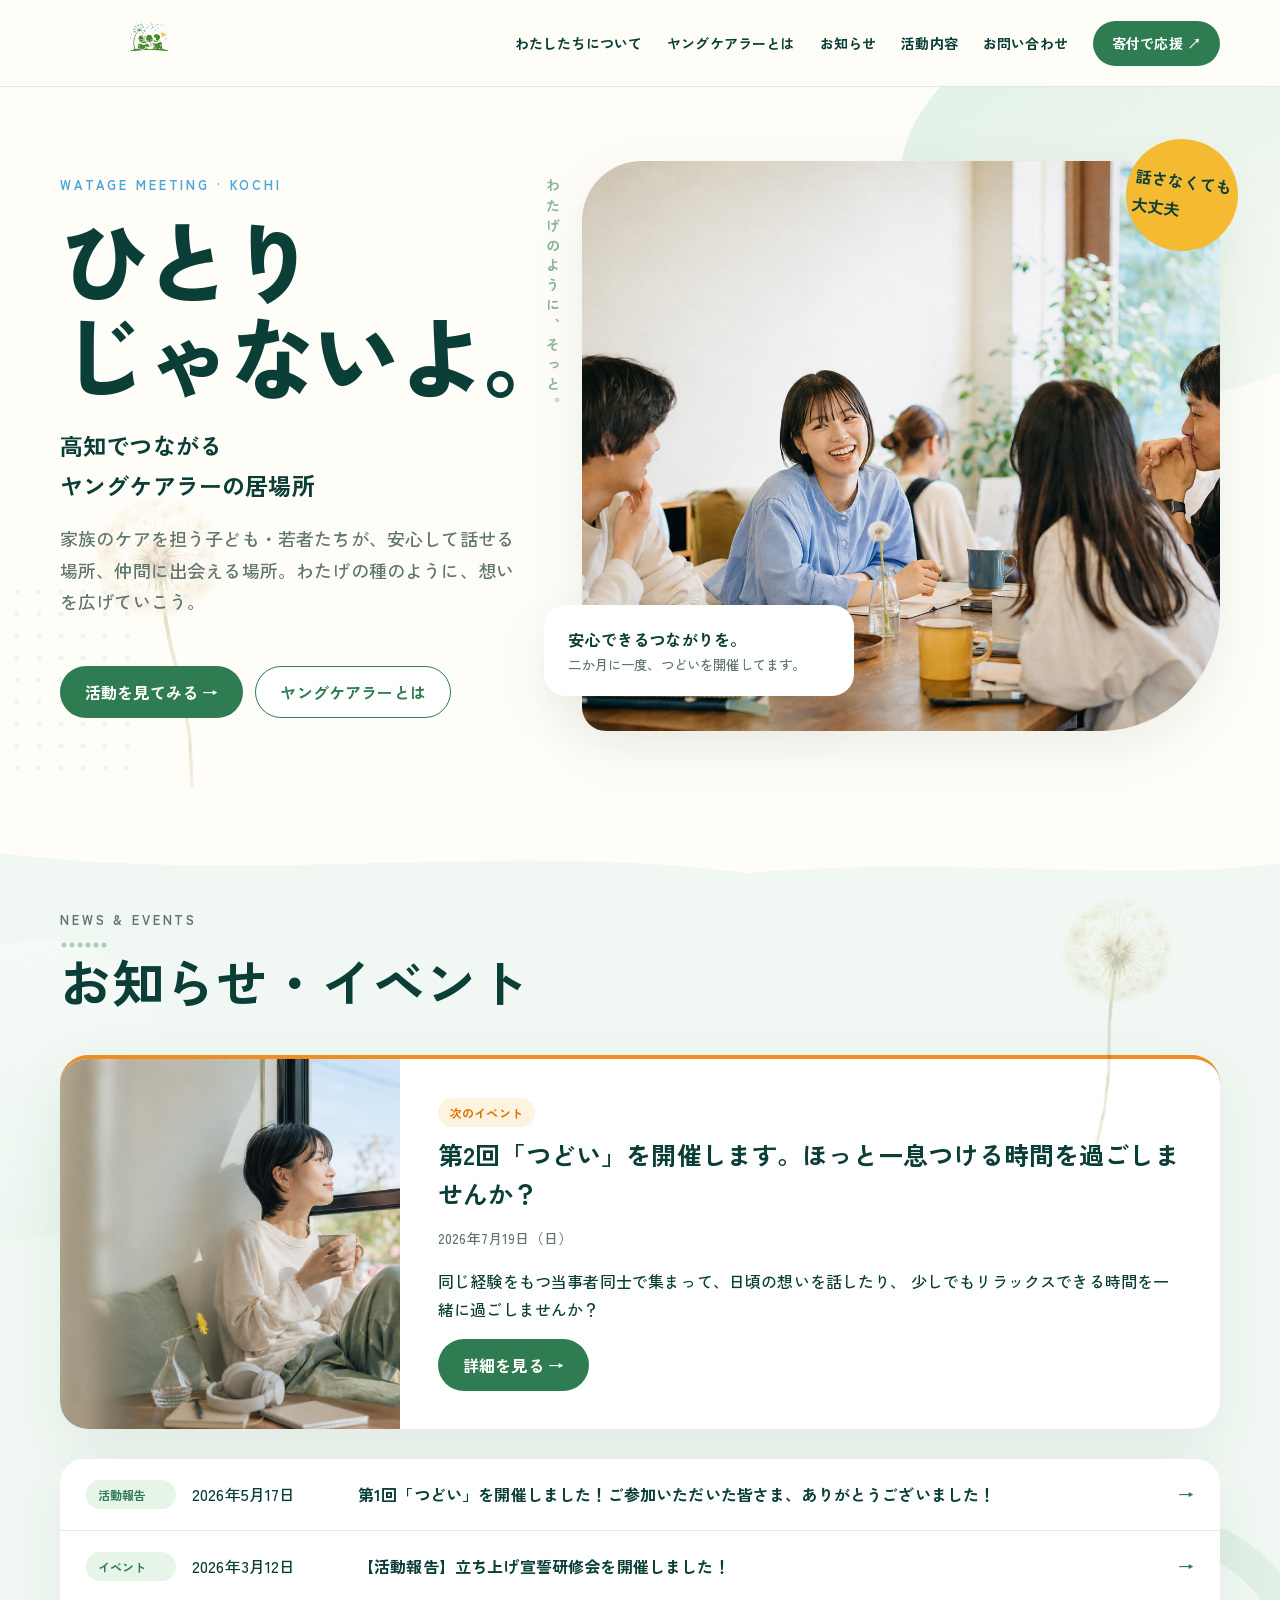
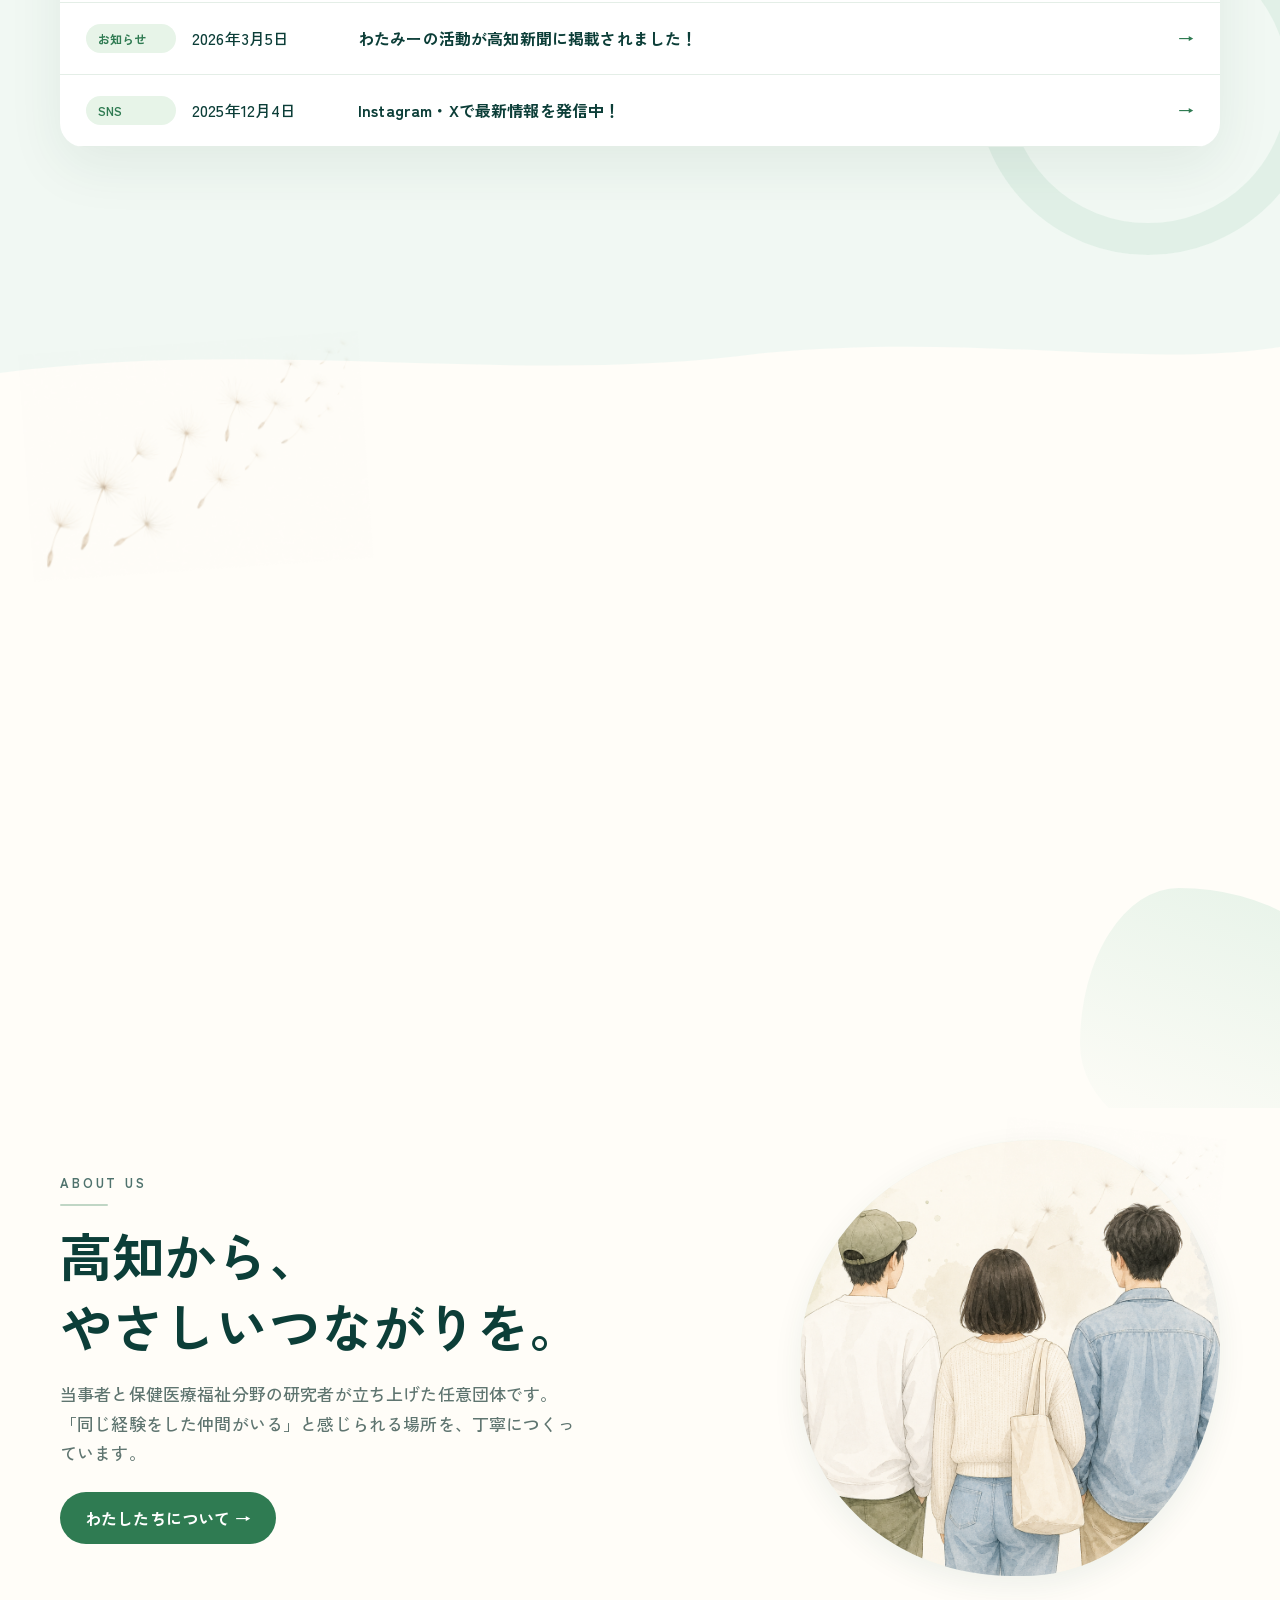
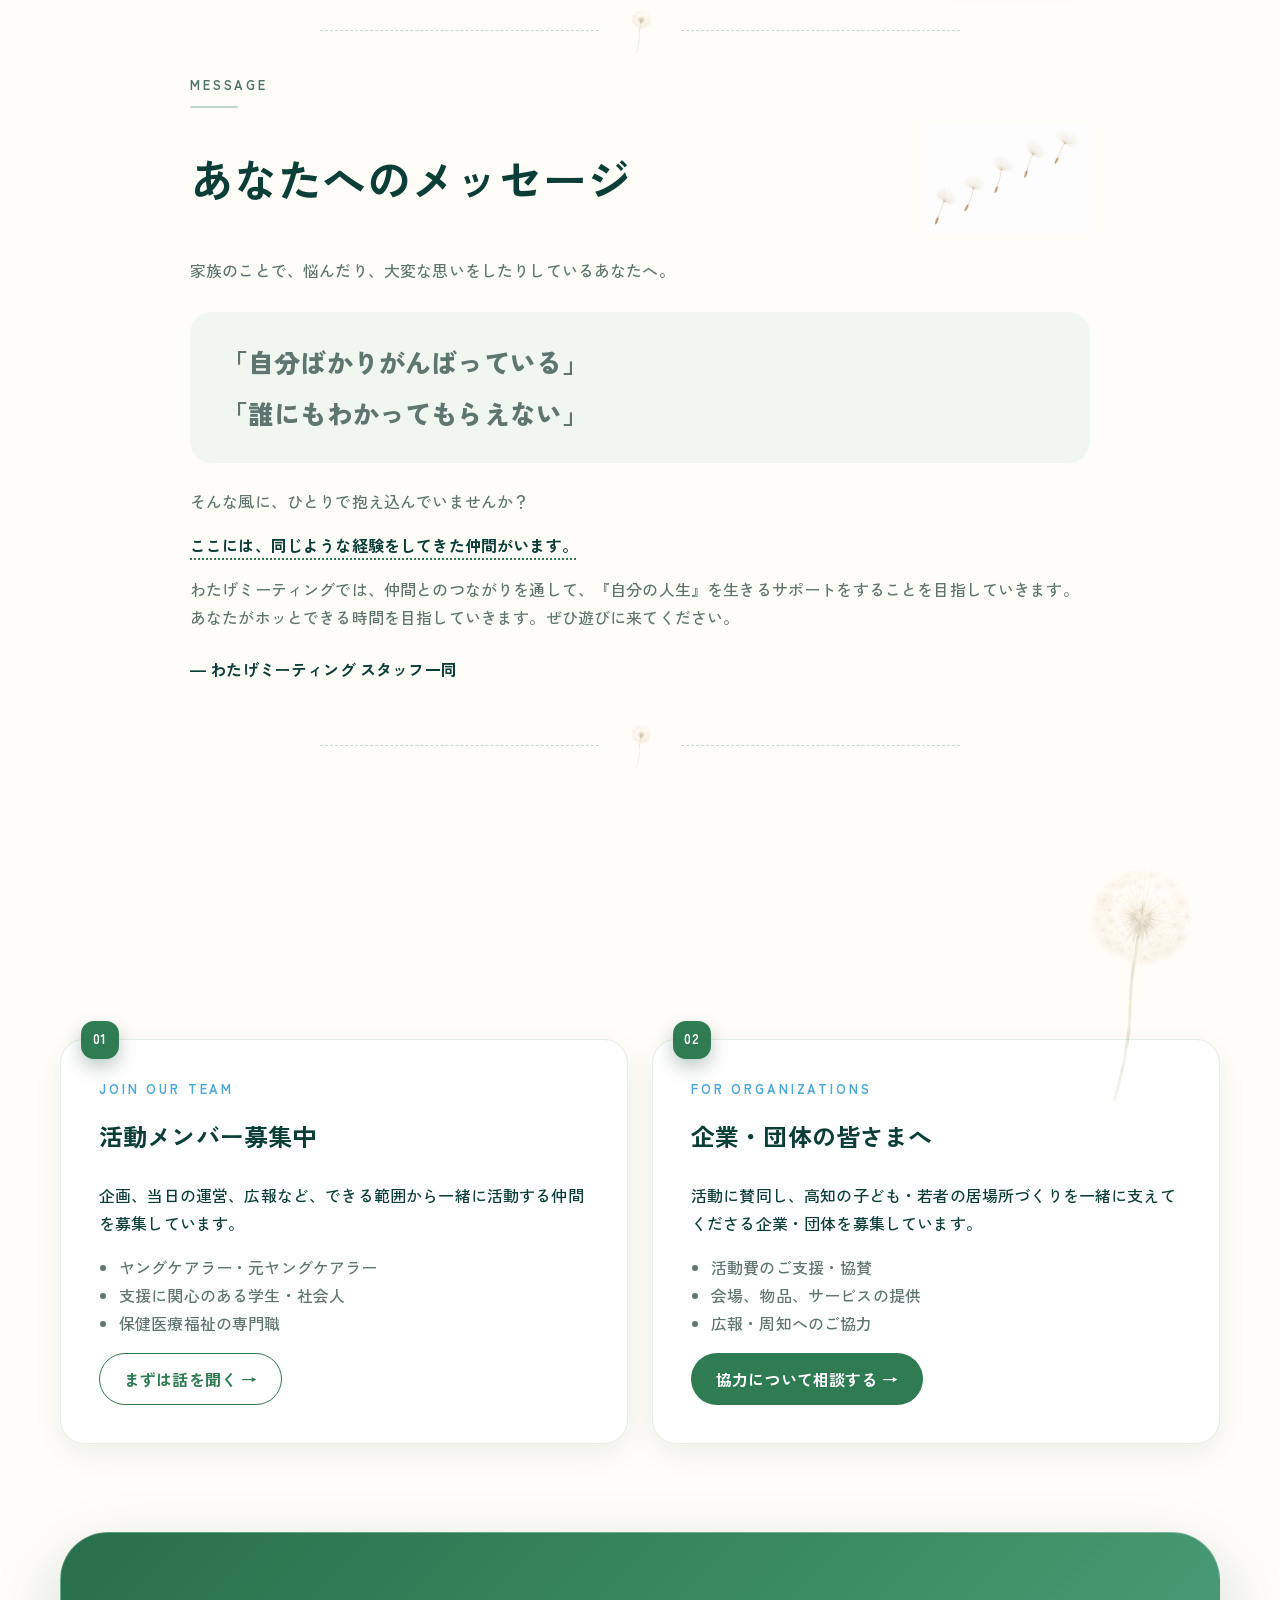
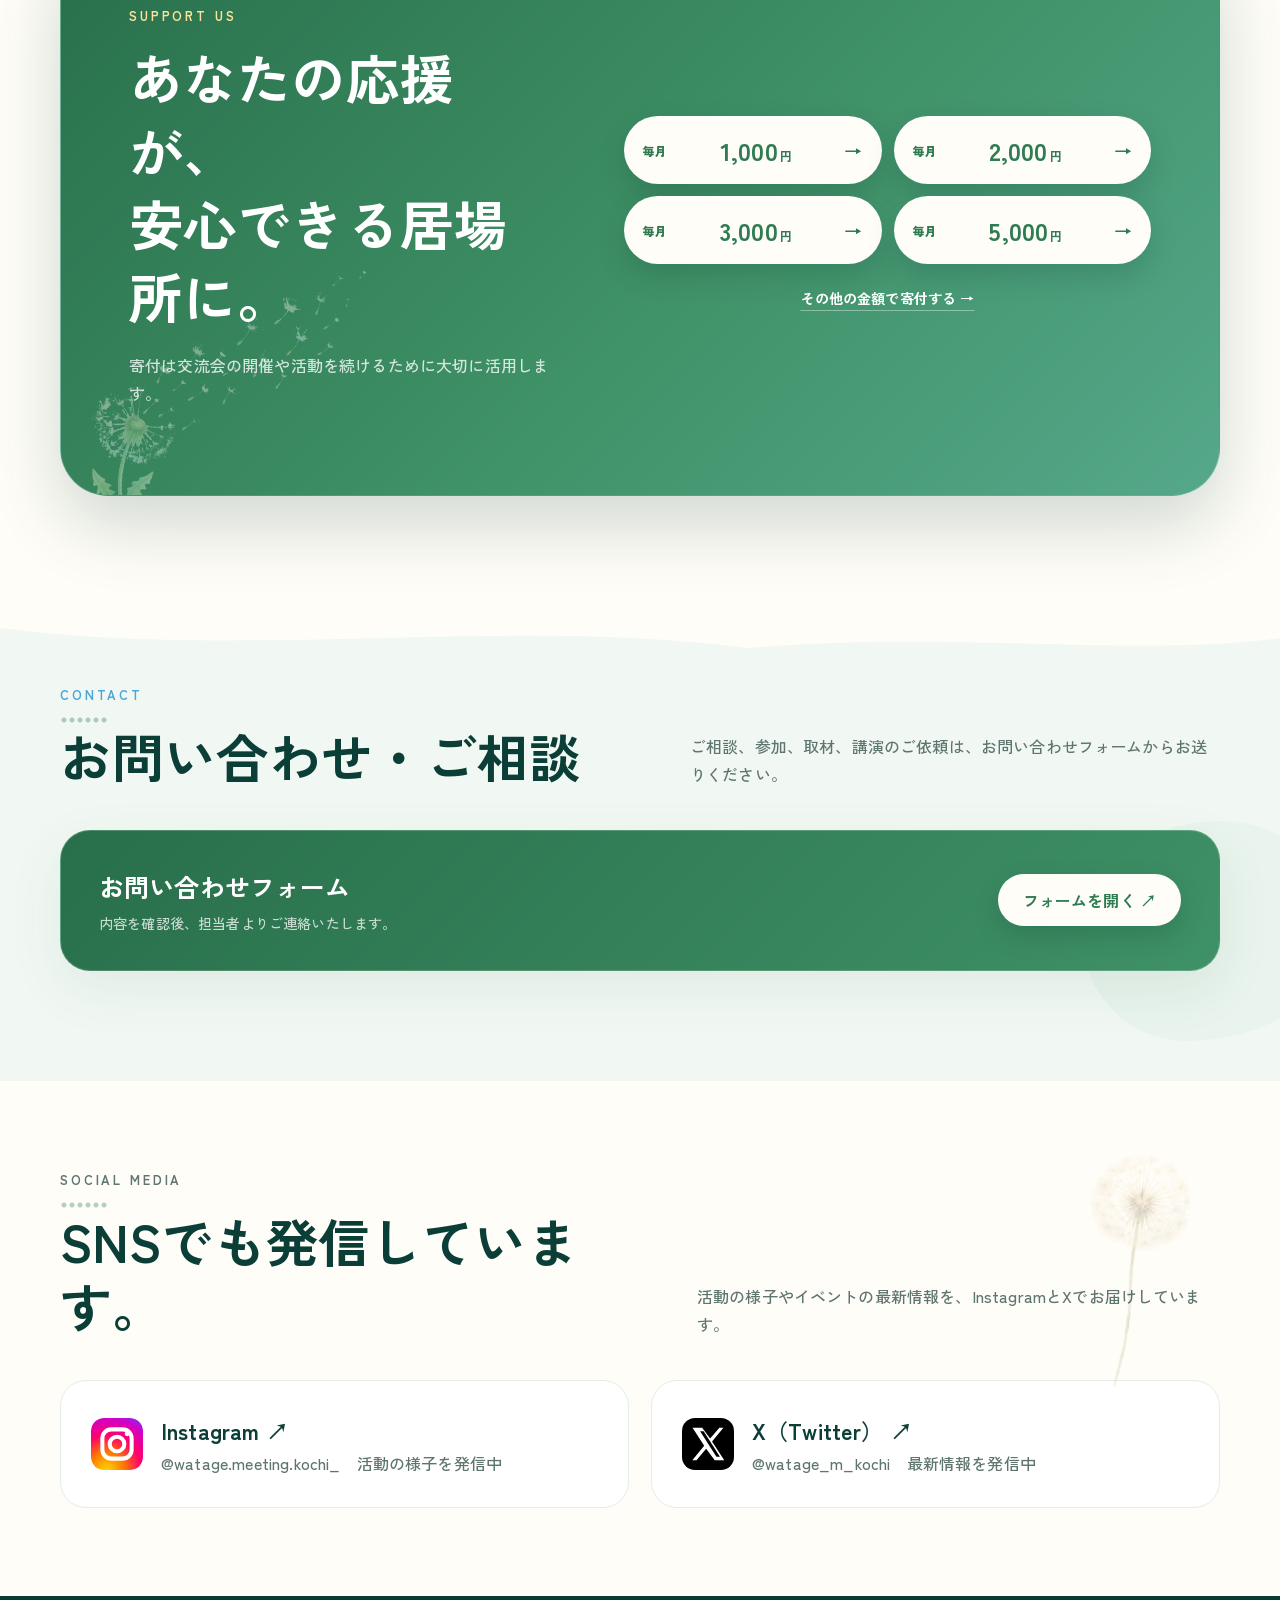
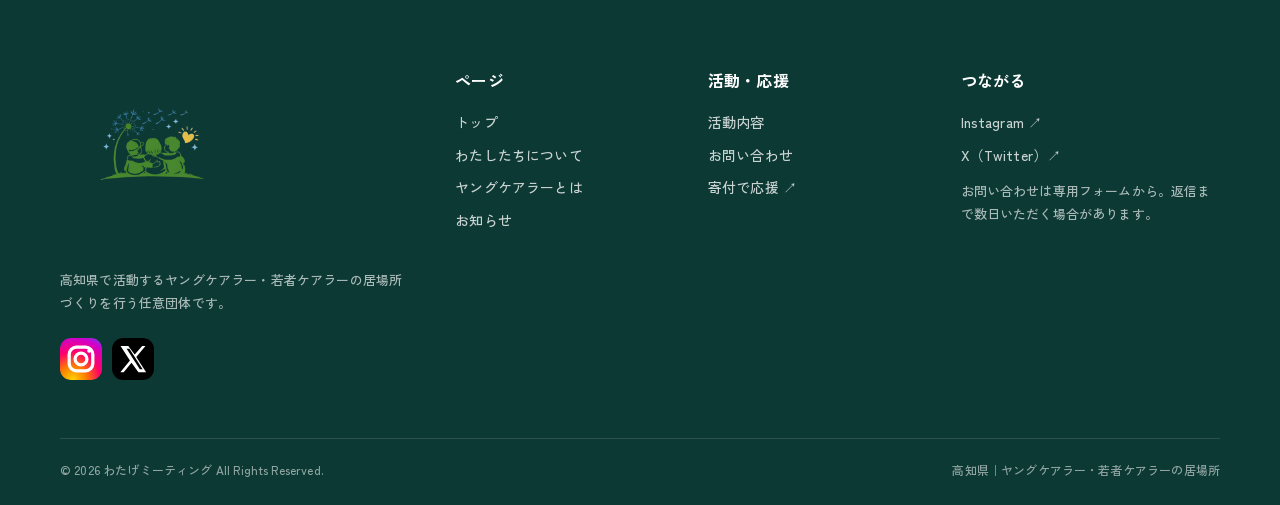
==== commit c5766185: "トップページのAbout・Message・ヒーローを刷新し、余白とモバイル表示を調整 About usとMessageのレイアウトを見直し、ヒーローのオーバーレイ切れと横スクロールを修正した。  Co" ====
--- a/index.html
+++ b/index.html
@@ -70,7 +70,9 @@
             </p>
           </div>
           <div class="hero-visual reveal">
-            <img src="assets/hero.png" alt="明るい部屋で交流する若者たち" />
+            <div class="hero-photo">
+              <img src="assets/hero.png" alt="明るい部屋で交流する若者たち" />
+            </div>
             <div class="spark">話さなくても<br />大丈夫</div>
             <div class="float-card">
               安心できるつながりを。<small
@@ -252,24 +254,36 @@
           </div>
         </div>
       </section>
-      <section class="about-strip home-about divider divider-arc">
-        <div class="wrap about-grid">
-          <div class="about-identity reveal">
-            <span class="about-identity-label">Kochi-based community</span>
-            <strong>当事者と専門職がつくる、<br />高知の居場所。</strong>
-            <span>高知県を拠点に活動する任意団体です。</span>
-          </div>
-          <div class="reveal">
+      <section class="home-about">
+        <div class="wrap home-about-grid">
+          <div class="home-about-copy reveal">
             <p class="kicker">About us</p>
-            <h2>高知から、やさしいつながりを。</h2>
-            <p class="lead">
+            <h2>高知から、<br />やさしいつながりを。</h2>
+            <p class="home-about-lead">
               当事者と保健医療福祉分野の研究者が立ち上げた任意団体です。「同じ経験をした仲間がいる」と感じられる場所を、丁寧につくっています。
             </p>
-            <div class="actions">
-              <a class="btn btn-green" href="about.html"
-                >わたしたちについて →</a
-              >
-            </div>
+            <a class="btn btn-green" href="about.html">わたしたちについて →</a>
+          </div>
+          <div class="home-about-visual reveal">
+            <img
+              class="botanical botanical-about-seeds"
+              src="assets/dandelion-seeds.png"
+              alt=""
+              aria-hidden="true"
+            />
+            <div class="home-about-photo">
+              <img
+                src="assets/about-peers.png"
+                alt="仲間と並んで立つ三人のイラスト"
+              />
+            </div>
+          </div>
+        </div>
+        <div class="wrap">
+          <div class="section-divider" aria-hidden="true">
+            <span></span>
+            <img src="assets/dandelion-stem.png" alt="" />
+            <span></span>
           </div>
         </div>
       </section>
@@ -277,15 +291,35 @@
         <div class="wrap message-layout">
           <div class="message-card reveal">
             <p class="kicker">Message</p>
-            <h2>あなたへのメッセージ</h2>
+            <div class="message-heading">
+              <h2>あなたへのメッセージ</h2>
+              <img
+                class="message-heading-art"
+                src="assets/message-seeds.png"
+                alt=""
+                aria-hidden="true"
+              />
+            </div>
             <p>家族のことで、悩んだり、大変な思いをしたりしているあなたへ。</p>
-            <blockquote>
-              「自分ばかりがんばっている」<br />「誰にもわかってもらえない」<br />そんな風に、ひとりで抱え込んでいませんか？<br />ここには、同じような経験をしてきた仲間がいます。
-            </blockquote>
+            <div class="message-quote-box">
+              <p>「自分ばかりがんばっている」</p>
+              <p>「誰にもわかってもらえない」</p>
+            </div>
+            <p>そんな風に、ひとりで抱え込んでいませんか？</p>
+            <p class="message-emphasis">
+              ここには、同じような経験をしてきた仲間がいます。
+            </p>
             <p>
               わたげミーティングでは、仲間とのつながりを通して、『自分の人生』を生きるサポートをすることを目指していきます。あなたがホッとできる時間を目指していきます。ぜひ遊びに来てください。
             </p>
-            <p><strong>― わたげミーティング スタッフ一同</strong></p>
+            <p class="message-sign"><strong>― わたげミーティング スタッフ一同</strong></p>
+          </div>
+        </div>
+        <div class="wrap">
+          <div class="section-divider" aria-hidden="true">
+            <span></span>
+            <img src="assets/dandelion-stem.png" alt="" />
+            <span></span>
           </div>
         </div>
       </section>
--- a/styles.css
+++ b/styles.css
@@ -32,10 +32,15 @@
 }
 html {
   scroll-behavior: smooth;
+  overflow-x: clip;
+  overflow-x: hidden;
 }
 body {
   margin: 0;
+  overflow-x: clip;
   overflow-x: hidden;
+  max-width: 100%;
+  width: 100%;
   background: var(--cream);
   color: var(--ink);
   font-family: var(--font-display);
@@ -60,6 +65,13 @@
 .wrap {
   width: min(1160px, calc(100% - 40px));
   margin: auto;
+  max-width: 100%;
+}
+main {
+  overflow-x: clip;
+  overflow-x: hidden;
+  width: 100%;
+  max-width: 100%;
 }
 .header {
   position: sticky;
@@ -157,7 +169,8 @@
 .hero {
   position: relative;
   padding: 74px 0 90px;
-  overflow: hidden;
+  overflow-x: clip;
+  overflow-y: visible;
 }
 .hero .wrap {
   position: relative;
@@ -179,21 +192,23 @@
 }
 .hero-grid {
   display: grid;
-  grid-template-columns: 0.85fr 1.15fr;
+  grid-template-columns: minmax(0, 0.85fr) minmax(0, 1.15fr);
   grid-template-areas:
     "copy visual"
     "actions visual";
-  column-gap: 62px;
+  column-gap: clamp(24px, 4vw, 62px);
   align-content: center;
 }
 .hero-copy {
   position: relative;
   grid-area: copy;
   align-self: end;
+  min-width: 0;
 }
 .hero-actions {
   grid-area: actions;
   align-self: start;
+  min-width: 0;
 }
 .kicker {
   color: var(--sky);
@@ -234,21 +249,30 @@
   grid-area: visual;
   position: relative;
   min-height: 570px;
-}
-.hero-visual > img {
+  overflow: visible;
+  max-width: 100%;
+  padding: 24px 20px 0 40px;
+}
+.hero-photo {
   position: absolute;
   inset: 0;
+  overflow: hidden;
+  border-radius: 60px 22px 120px 24px;
+  box-shadow: var(--shadow);
+}
+.hero-photo img {
   width: 100%;
   height: 100%;
   object-fit: cover;
-  border-radius: 60px 22px 120px 24px;
-  box-shadow: var(--shadow);
+  display: block;
 }
 .float-card {
   position: absolute;
   left: -38px;
   bottom: 35px;
+  z-index: 2;
   width: 310px;
+  max-width: calc(100% + 20px);
   background: #fff;
   padding: 20px 24px;
   border-radius: 22px;
@@ -264,6 +288,7 @@
   position: absolute;
   right: -18px;
   top: -22px;
+  z-index: 2;
   width: 112px;
   height: 112px;
   display: grid;
@@ -273,6 +298,27 @@
   font-weight: 700;
   transform: rotate(7deg);
 }
+@media (max-width: 1100px) {
+  .hero-grid {
+    grid-template-columns: minmax(0, 1fr);
+    grid-template-areas:
+      "copy"
+      "visual"
+      "actions";
+  }
+  .hero-visual {
+    min-height: clamp(320px, 52vw, 480px);
+    margin-top: 30px;
+    width: 100%;
+    padding: 22px 18px 0 36px;
+  }
+  .hero-actions {
+    margin-top: 24px;
+  }
+  .hero-vertical {
+    display: none;
+  }
+}
 h1,
 h2,
 h3,
@@ -300,9 +346,6 @@
 }
 #activities.divider-arc {
   background-image: var(--arc-mist-cream);
-}
-.home-about.divider-arc {
-  background-image: var(--arc-cream-green);
 }
 .about-strip.divider-arc:not(.home-about),
 .message-section.divider-arc {
@@ -796,7 +839,85 @@
   color: var(--muted);
 }
 .home-about {
-  padding-bottom: 48px;
+  position: relative;
+  overflow: hidden;
+  padding: var(--space-md) 0 var(--space-xs);
+  background-color: var(--cream);
+}
+.home-about-grid {
+  display: grid;
+  grid-template-columns: minmax(0, 1fr) minmax(0, 0.95fr);
+  gap: clamp(24px, 4vw, 48px);
+  align-items: center;
+}
+.home-about-copy h2 {
+  margin: 0 0 18px;
+  font-size: clamp(34px, 4.5vw, 52px);
+  line-height: 1.35;
+}
+.home-about-copy .kicker {
+  color: var(--ink);
+  opacity: 0.72;
+}
+.home-about-copy .kicker::after {
+  content: "";
+  display: block;
+  width: 48px;
+  height: 2px;
+  margin-top: 10px;
+  border-radius: 1px;
+  background: rgba(47, 123, 82, 0.42);
+}
+.home-about-lead {
+  margin: 0 0 24px;
+  max-width: 520px;
+  color: var(--muted);
+  font-size: 17px;
+}
+.home-about-visual {
+  position: relative;
+  justify-self: end;
+  width: min(100%, 420px);
+}
+.home-about-photo {
+  position: relative;
+  z-index: 1;
+  aspect-ratio: 1 / 1.04;
+  overflow: hidden;
+  border-radius: 58% 42% 48% 52% / 52% 48% 55% 45%;
+  background: #eef6f0;
+  box-shadow: var(--shadow-soft);
+}
+.home-about-photo img {
+  width: 100%;
+  height: 100%;
+  object-fit: cover;
+  object-position: center 42%;
+}
+.botanical-about-seeds {
+  top: -12px;
+  right: 0;
+  left: auto;
+  width: clamp(140px, 24vw, 220px);
+  opacity: 0.34;
+  transform: rotate(6deg);
+}
+.section-divider {
+  display: flex;
+  align-items: center;
+  gap: 18px;
+  max-width: 640px;
+  margin: clamp(16px, 2vw, 24px) auto 0;
+}
+.section-divider span {
+  flex: 1;
+  height: 0;
+  border-top: 1px dashed rgba(47, 123, 82, 0.28);
+}
+.section-divider img {
+  width: 46px;
+  opacity: 0.5;
+  transform: rotate(8deg);
 }
 .about-grid {
   display: grid;
@@ -1192,32 +1313,20 @@
     display: block;
   }
   .hero-grid,
+  .home-about-grid,
   .about-grid,
   .donate-grid {
     grid-template-columns: 1fr;
   }
-  .hero-grid {
-    grid-template-areas:
-      "copy"
-      "visual"
-      "actions";
-  }
-  .hero-visual {
-    min-height: 500px;
-    margin-top: 30px;
-  }
-  .hero-actions {
-    margin-top: 24px;
+  .home-about-visual {
+    justify-self: center;
+    width: min(100%, 360px);
   }
   .footer-main {
     grid-template-columns: 1fr 1fr;
   }
   .featured-news {
     grid-template-columns: 280px 1fr;
-  }
-  .hero-vertical {
-    font-size: 12px;
-    opacity: 0.4;
   }
 }
 @media (max-width: 650px) {
@@ -1249,12 +1358,6 @@
     right: 6px;
     width: 140px;
     opacity: 0.22;
-  }
-  .botanical-activities {
-    top: 8px;
-    left: -8px;
-    width: 180px;
-    opacity: 0.32;
   }
   .card-no {
     top: -15px;
@@ -1276,6 +1379,48 @@
   }
   .wrap {
     width: min(100% - 28px, 1160px);
+  }
+  section {
+    max-width: 100%;
+  }
+  .botanical {
+    max-width: min(42vw, 180px);
+  }
+  .botanical-activities {
+    top: 8px;
+    left: 0;
+    width: min(46vw, 160px);
+    opacity: 0.28;
+  }
+  .botanical-about-seeds {
+    top: -6px;
+    right: 0;
+    width: min(40vw, 150px);
+    opacity: 0.28;
+  }
+  .home-about {
+    padding: var(--space-sm) 0 var(--space-xs);
+  }
+  .home-about-grid {
+    gap: var(--space-md);
+  }
+  .home-about-visual {
+    width: min(100%, 320px);
+  }
+  .home-about-photo {
+    border-radius: 52% 48% 46% 54% / 50% 50% 50% 50%;
+  }
+  #activities::after,
+  .news::before,
+  .news::after,
+  .about-strip::before,
+  .about-strip::after,
+  .message-section::before,
+  .message-section::after,
+  .contact::before,
+  .hero::before,
+  .hero::after {
+    max-width: 70vw;
   }
   .brand {
     display: none;
@@ -1306,7 +1451,8 @@
     padding: 45px 0 70px;
   }
   .hero-visual {
-    min-height: 390px;
+    min-height: clamp(300px, 68vw, 390px);
+    padding: 20px 16px 0 32px;
   }
   .hero h1 {
     font-size: 53px;
@@ -1315,10 +1461,12 @@
     width: 88px;
     height: 88px;
     font-size: 13px;
+    right: -14px;
+    top: -18px;
   }
   .float-card {
-    left: 8px;
-    width: 280px;
+    left: -28px;
+    width: min(310px, calc(100% + 16px));
   }
   .section-head {
     align-items: start;
@@ -1490,7 +1638,76 @@
   z-index: 1;
 }
 .home-message {
-  padding-top: 0;
+  padding: 0 0 var(--space-sm);
+  background-color: var(--cream);
+}
+.home-message::before,
+.home-message::after {
+  display: none;
+}
+.home-message .message-card .kicker {
+  color: var(--ink);
+  opacity: 0.72;
+}
+.home-message .message-card .kicker::after {
+  content: "";
+  display: block;
+  width: 48px;
+  height: 2px;
+  margin-top: 10px;
+  border-radius: 1px;
+  background: rgba(47, 123, 82, 0.42);
+}
+.home-message .message-card h2,
+.message-heading h2 {
+  margin: 0;
+  font-size: clamp(30px, 4vw, 44px);
+}
+.message-heading {
+  display: flex;
+  align-items: center;
+  justify-content: space-between;
+  gap: clamp(12px, 3vw, 28px);
+  margin-bottom: 22px;
+}
+.message-heading h2 {
+  flex: 1 1 auto;
+  min-width: 0;
+}
+.message-heading-art {
+  flex: 0 0 auto;
+  width: clamp(96px, 18vw, 168px);
+  opacity: 0.88;
+  mix-blend-mode: multiply;
+}
+.message-quote-box {
+  margin: 28px 0 24px;
+  padding: 28px 32px;
+  border-radius: 22px;
+  background: rgba(233, 244, 237, 0.72);
+}
+.message-quote-box p {
+  margin: 0;
+  color: var(--ink);
+  font-size: clamp(20px, 3vw, 26px);
+  font-weight: 800;
+  line-height: 1.7;
+}
+.message-quote-box p + p {
+  margin-top: 6px;
+}
+.message-emphasis {
+  display: inline;
+  color: var(--ink) !important;
+  font-weight: 700;
+  text-decoration: underline dotted var(--green);
+  text-decoration-thickness: 2px;
+  text-underline-offset: 0.42em;
+  text-decoration-skip-ink: none;
+}
+.message-sign {
+  margin: 24px 0 0;
+  color: var(--ink) !important;
 }
 .message-layout {
   display: flex;
@@ -1512,6 +1729,19 @@
 }
 .message-card p {
   color: var(--muted);
+}
+.home-message .message-card {
+  position: relative;
+  padding: 0;
+  border-radius: 0;
+  background: transparent;
+  box-shadow: none;
+}
+.home-message .section-divider {
+  margin-top: clamp(20px, 3vw, 32px);
+}
+.home-message + .join-section {
+  padding-top: var(--space-md);
 }
 .join-grid {
   display: grid;
@@ -1622,6 +1852,25 @@
   .message-card {
     padding: 38px 25px;
   }
+  .home-message {
+    padding-bottom: var(--space-xs);
+  }
+  .home-message + .join-section {
+    padding-top: var(--space-sm);
+  }
+  .home-message .message-card {
+    padding: 0;
+  }
+  .message-heading {
+    align-items: flex-start;
+  }
+  .message-heading-art {
+    width: min(30vw, 108px);
+    margin-top: 4px;
+  }
+  .message-quote-box {
+    padding: 22px 20px;
+  }
 }
 @media (max-width: 650px) {
   .news::before {
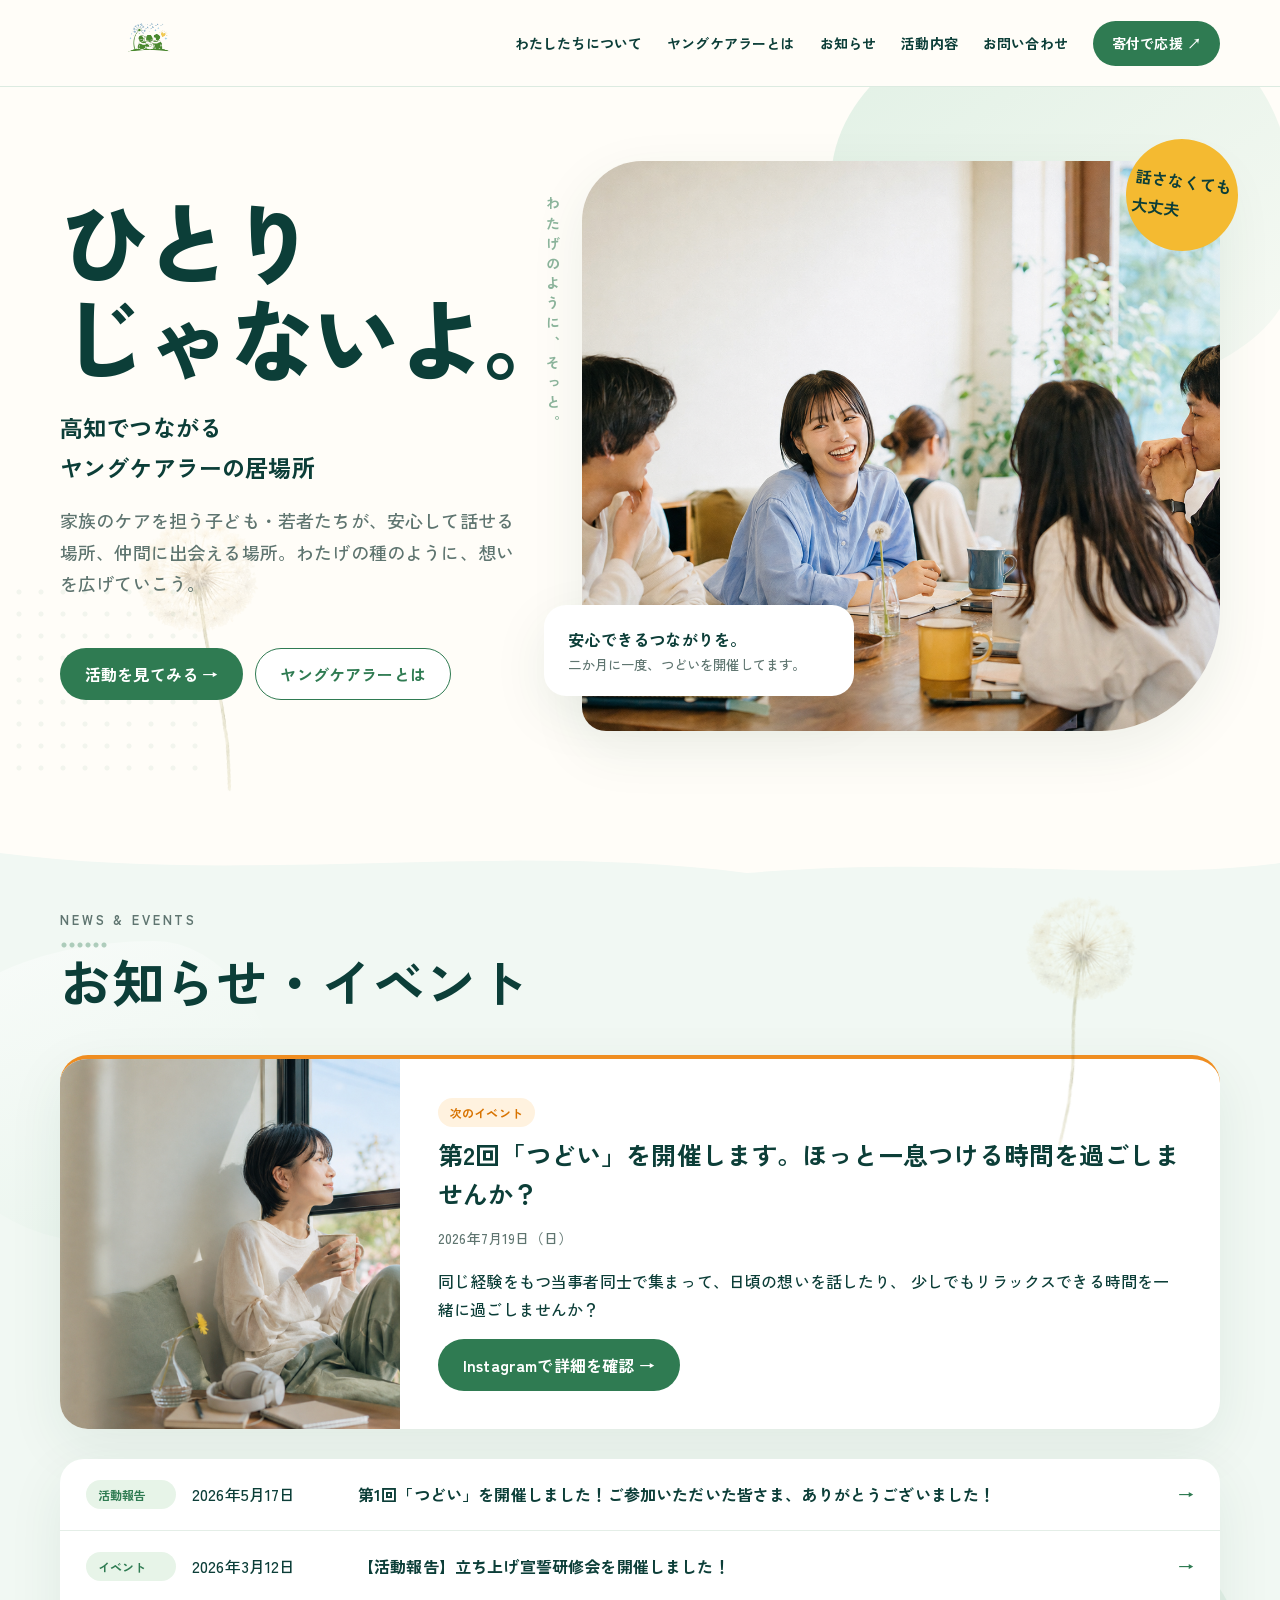
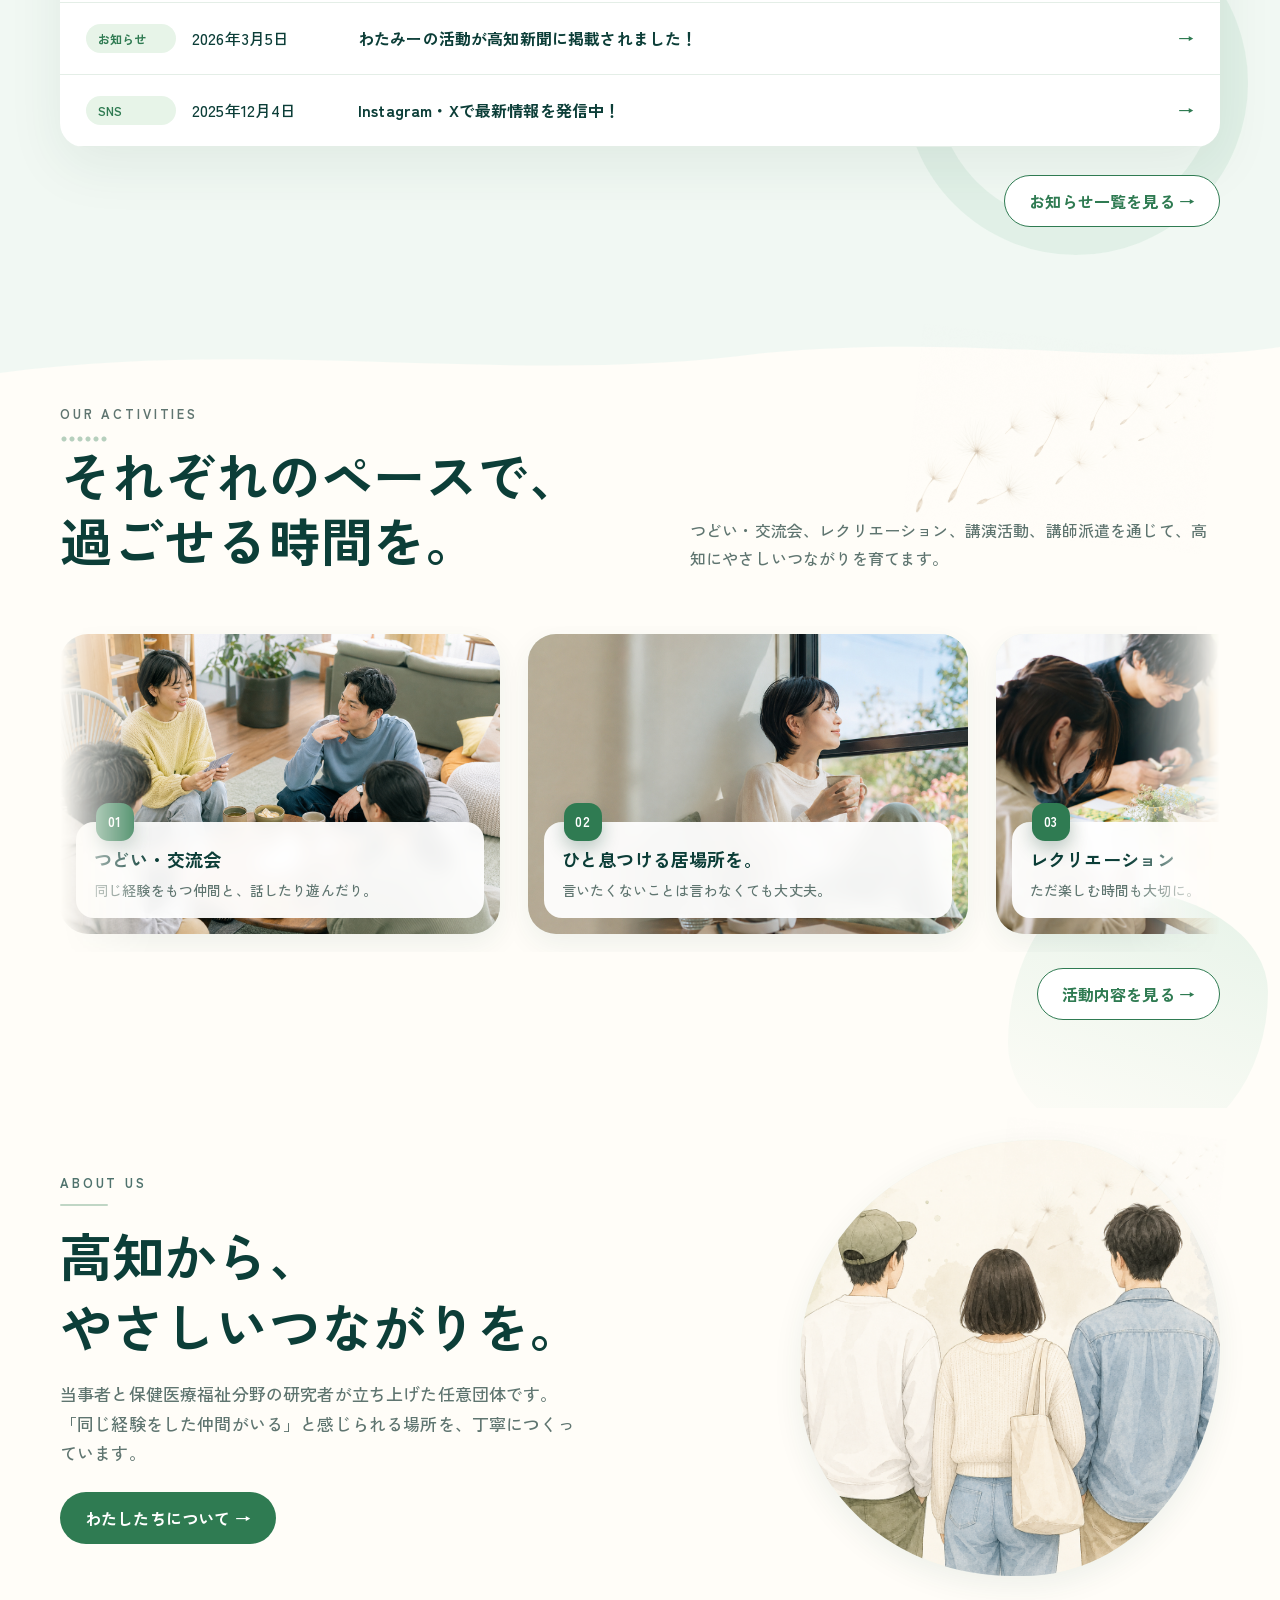
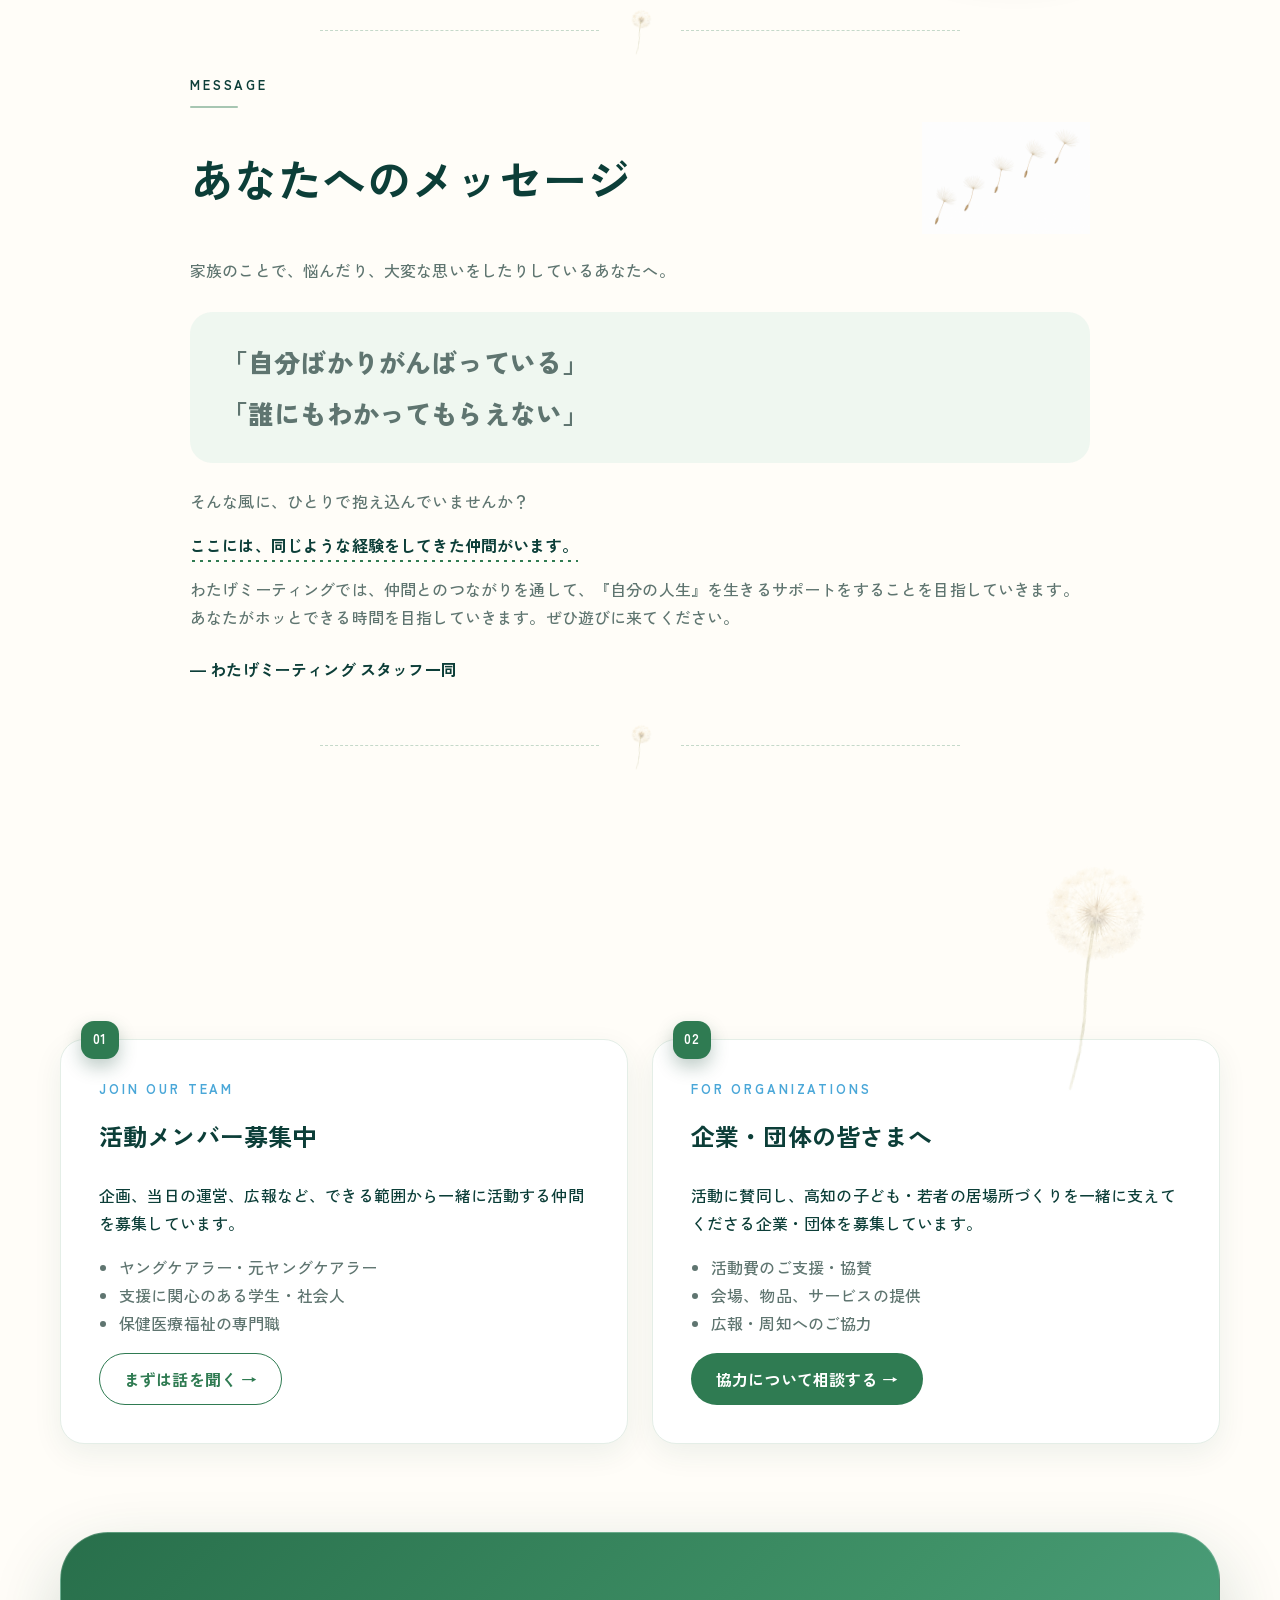
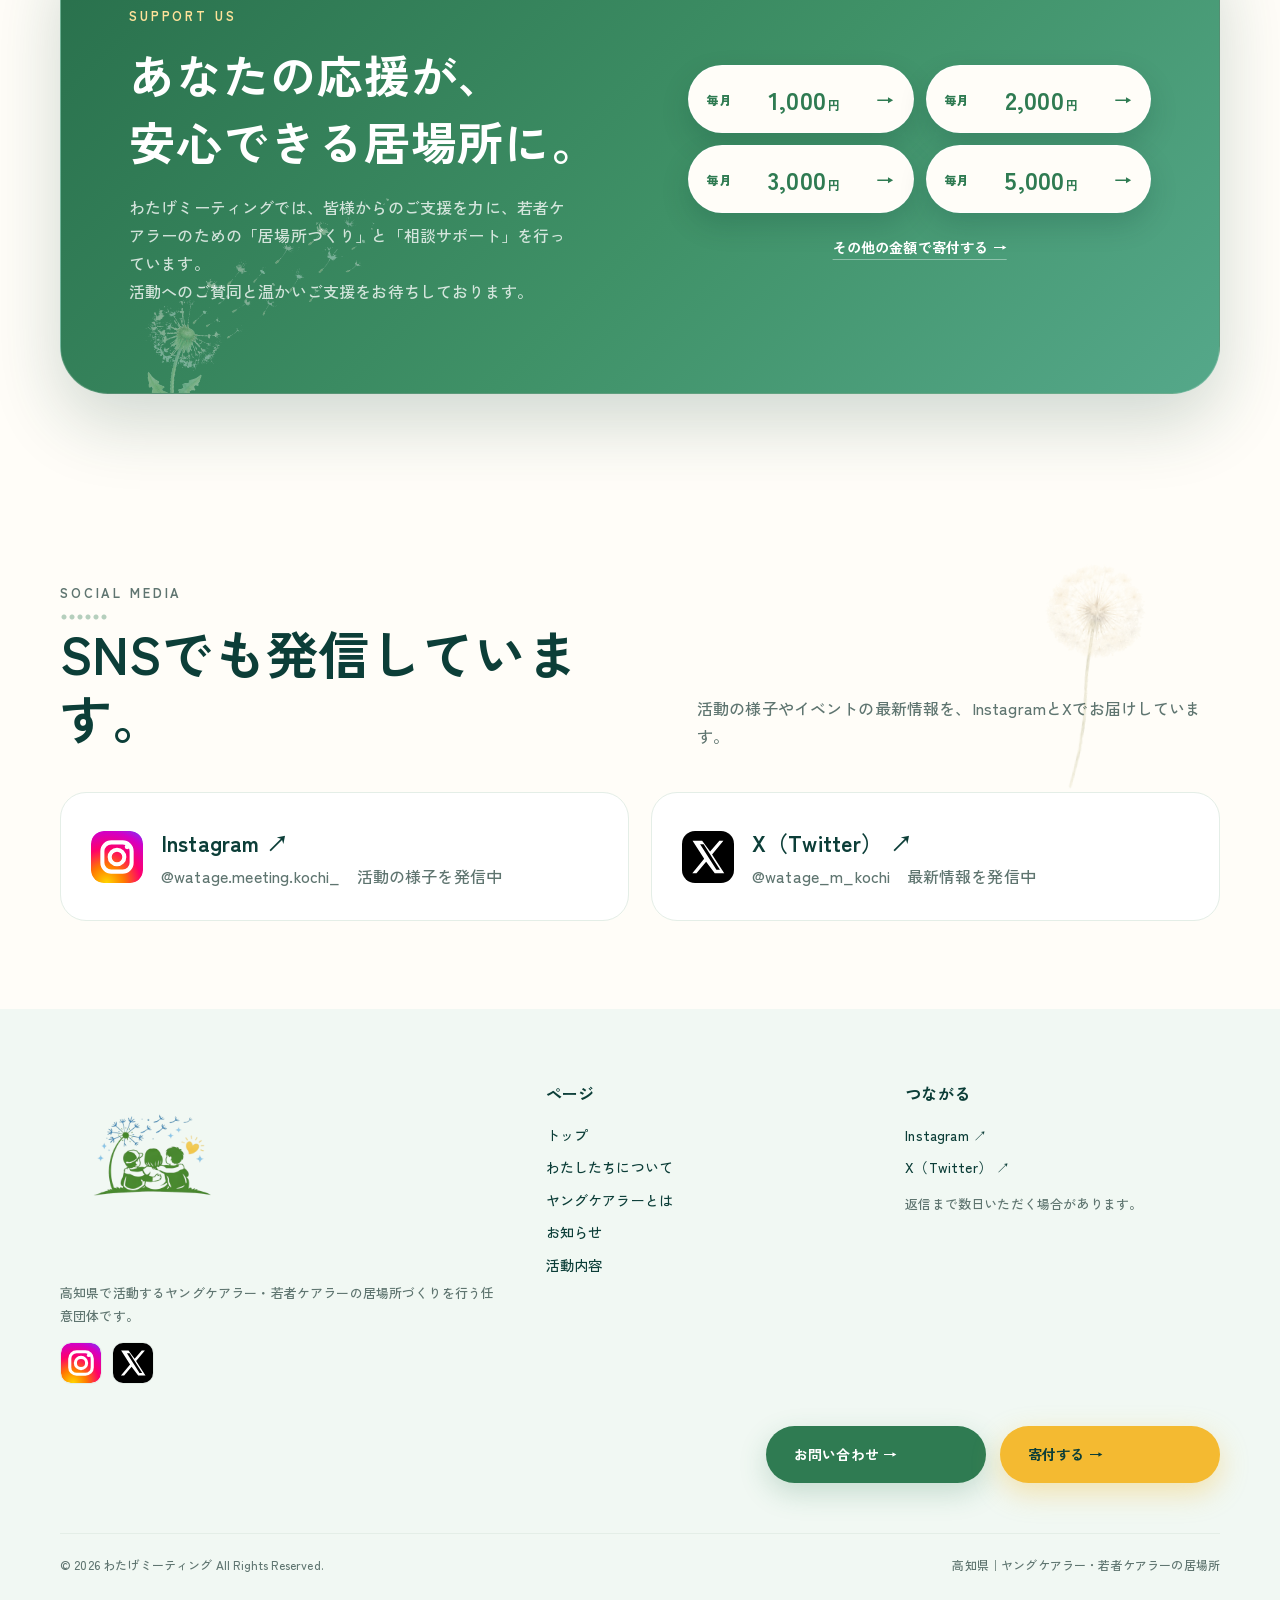
==== commit dd266d69: "フッターとモバイルUIを整え、装飾配置と寄付・お問い合わせ導線を更新 お問い合わせをフッターCTAに移し、スマホのヘッダー挙動や装飾の広がり・Messageの動きを改善した。  Co-authored" ====
--- a/index.html
+++ b/index.html
@@ -62,7 +62,6 @@
             <span class="vertical-text hero-vertical" aria-hidden="true"
               >わたげのように、そっと。</span
             >
-            <p class="kicker">Watage Meeting · Kochi</p>
             <h1>ひとり<br /><span class="nowrap">じゃないよ。</span></h1>
             <p class="sub">高知でつながる<br />ヤングケアラーの居場所</p>
             <p class="lead">
@@ -119,7 +118,7 @@
                 少しでもリラックスできる時間を一緒に過ごしませんか？
               </p>
           
-              <a class="btn btn-green" href="news.html">詳細を見る →</a>
+              <a class="btn btn-green" href="https://www.instagram.com/p/Dao-mloHaas/?img_index=1">Instagramで詳細を確認 →</a>
             </div>
           </article>
           
@@ -394,8 +393,14 @@
         <div class="donate-grid">
           <div>
             <p class="kicker">Support us</p>
-            <h2>あなたの応援が、<br />安心できる居場所に。</h2>
-            <p>寄付は交流会の開催や活動を続けるために大切に活用します。</p>
+            <h2>
+              <span class="nowrap">あなたの応援が、</span><br />
+              <span class="nowrap">安心できる居場所に。</span>
+            </h2>
+            <p>
+              わたげミーティングでは、皆様からのご支援を力に、若者ケアラーのための「居場所づくり」と「相談サポート」を行っています。<br />
+              活動へのご賛同と温かいご支援をお待ちしております。
+            </p>
           </div>
           <div class="donation-options">
             <a
@@ -440,31 +445,6 @@
           </div>
         </div>
       </section>
-      <section class="contact divider divider-arc" id="contact">
-        <div class="wrap">
-          <div class="section-head reveal">
-            <div>
-              <p class="kicker">Contact</p>
-              <h2>お問い合わせ・ご相談</h2>
-            </div>
-            <p>
-              ご相談、参加、取材、講演のご依頼は、お問い合わせフォームからお送りください。
-            </p>
-          </div>
-          <div class="contact-form reveal">
-            <div>
-              <strong>お問い合わせフォーム</strong>
-              <span>内容を確認後、担当者よりご連絡いたします。</span>
-            </div>
-            <a
-              class="btn btn-white"
-              href="https://docs.google.com/forms/d/e/1FAIpQLSdZExhyQvVdYMioBr_lC8isE4YYOW6lhFF3xYF322LxP78K0A/viewform?usp=publish-editor"
-              target="_blank"
-              rel="noopener"
-              >フォームを開く ↗</a
-            >
-          </div>
-        </div>
       </section>
       <section class="social-section">
         <img
@@ -542,22 +522,8 @@
             <a href="index.html">トップ</a
             ><a href="about.html">わたしたちについて</a
             ><a href="youngcarer.html">ヤングケアラーとは</a
-            ><a href="news.html">お知らせ</a>
-          </div>
-          <div>
-            <h4>活動・応援</h4>
-            <a href="activities.html">活動内容</a
-            ><a
-              href="https://docs.google.com/forms/d/e/1FAIpQLSdZExhyQvVdYMioBr_lC8isE4YYOW6lhFF3xYF322LxP78K0A/viewform?usp=publish-editor"
-              target="_blank"
-              rel="noopener"
-              >お問い合わせ</a
-            ><a
-              href="https://syncable.biz/associate/watagemeeting"
-              target="_blank"
-              rel="noopener"
-              >寄付で応援 ↗</a
-            >
+            ><a href="news.html">お知らせ</a
+            ><a href="activities.html">活動内容</a>
           </div>
           <div>
             <h4>つながる</h4>
@@ -570,12 +536,26 @@
               href="https://x.com/watage_m_kochi"
               target="_blank"
               rel="noopener"
-              >X（Twitter）↗</a
-            >
-            <p>
-              お問い合わせは専用フォームから。返信まで数日いただく場合があります。
-            </p>
-          </div>
+              >X（Twitter） ↗</a
+            >
+            <p>返信まで数日いただく場合があります。</p>
+          </div>
+        </div>
+        <div class="footer-cta">
+          <a
+            class="footer-btn footer-btn-contact"
+            href="https://docs.google.com/forms/d/e/1FAIpQLSdZExhyQvVdYMioBr_lC8isE4YYOW6lhFF3xYF322LxP78K0A/viewform?usp=publish-editor"
+            target="_blank"
+            rel="noopener"
+            >お問い合わせ →</a
+          >
+          <a
+            class="footer-btn footer-btn-donate"
+            href="https://syncable.biz/associate/watagemeeting"
+            target="_blank"
+            rel="noopener"
+            >寄付する →</a
+          >
         </div>
         <div class="copyright">
           <span>© 2026 わたげミーティング All Rights Reserved.</span
--- a/styles.css
+++ b/styles.css
@@ -18,6 +18,8 @@
   --space-md: 32px;
   --space-lg: 48px;
   --space-xl: 88px;
+  --content-width: 1160px;
+  --content-inset: max(20px, calc((100vw - var(--content-width)) / 2));
   --font-display:
     "Zen Kaku Gothic New", "Hiragino Kaku Gothic ProN", "Yu Gothic", Meiryo,
     sans-serif;
@@ -371,8 +373,8 @@
 }
 .hero::before {
   top: -80px;
-  right: -100px;
-  width: 480px;
+  right: calc(var(--content-inset) - 72px);
+  width: min(480px, 36vw);
   height: 400px;
   border-radius: 58% 42% 68% 32% / 48% 52% 38% 62%;
   background: linear-gradient(
@@ -383,7 +385,7 @@
 }
 .hero::after {
   bottom: 40px;
-  left: -60px;
+  left: calc(var(--content-inset) - 52px);
   width: 200px;
   height: 200px;
   opacity: 0.45;
@@ -396,8 +398,8 @@
 }
 .news::before {
   top: 120px;
-  left: -180px;
-  width: 360px;
+  left: calc(var(--content-inset) - 140px);
+  width: min(360px, 32vw);
   height: 300px;
   border-radius: 65% 35% 52% 48% / 42% 58% 42% 58%;
   background: linear-gradient(
@@ -409,8 +411,8 @@
 .news::after {
   top: auto;
   bottom: 60px;
-  right: -40px;
-  width: 280px;
+  right: calc(var(--content-inset) - 28px);
+  width: min(280px, 24vw);
   height: 280px;
   border-radius: 50%;
   border: 32px solid rgba(214, 236, 222, 0.55);
@@ -427,8 +429,8 @@
 }
 #activities::after {
   bottom: -40px;
-  right: -60px;
-  width: 260px;
+  right: calc(var(--content-inset) - 48px);
+  width: min(260px, 22vw);
   height: 260px;
   border-radius: 38% 62% 48% 52% / 60% 40% 60% 40%;
   background: linear-gradient(
@@ -444,15 +446,15 @@
 }
 .about-strip::before {
   top: -50px;
-  right: -80px;
-  width: 380px;
+  right: calc(var(--content-inset) - 64px);
+  width: min(380px, 30vw);
   height: 320px;
   border-radius: 55% 45% 60% 40% / 50% 50% 50% 50%;
   background: rgba(255, 255, 255, 0.45);
 }
 .about-strip::after {
   bottom: 30px;
-  left: -50px;
+  left: calc(var(--content-inset) - 40px);
   width: 180px;
   height: 180px;
   opacity: 0.5;
@@ -488,16 +490,17 @@
 }
 .page-hero::before {
   top: -40px;
-  left: -100px;
-  width: 400px;
+  left: calc(var(--content-inset) - 80px);
+  width: min(400px, 32vw);
   height: 340px;
   border-radius: 58% 42% 65% 35% / 50% 50% 50% 50%;
   background: rgba(255, 255, 255, 0.55);
 }
 .page-hero::after {
   bottom: -30px;
-  right: -50px;
-  width: 240px;
+  right: calc(var(--content-inset) - 36px);
+  left: auto;
+  width: min(240px, 20vw);
   height: 240px;
   border-radius: 45% 55% 50% 50% / 55% 45% 55% 45%;
   background: rgba(214, 236, 222, 0.5);
@@ -514,9 +517,9 @@
 .contact::before {
   top: auto;
   bottom: 40px;
-  right: -60px;
+  right: calc(var(--content-inset) - 48px);
   left: auto;
-  width: 260px;
+  width: min(260px, 22vw);
   height: 220px;
   border-radius: 55% 45% 60% 40% / 48% 52% 48% 52%;
   background: rgba(214, 236, 222, 0.35);
@@ -544,8 +547,8 @@
 .botanical-donate {
   z-index: 0;
   bottom: -20px;
-  left: 10px;
-  width: 320px;
+  left: calc(var(--content-inset) + 8px);
+  width: min(320px, 22vw);
   opacity: 0.4;
   mix-blend-mode: screen;
   transform: rotate(-8deg);
@@ -553,23 +556,25 @@
 .botanical-hero {
   z-index: 0;
   bottom: -10px;
-  left: 20px;
-  width: 300px;
+  left: calc(var(--content-inset) + 8px);
+  width: min(300px, 22vw);
   opacity: 0.32;
   transform: rotate(-9deg);
 }
 .botanical-page-hero {
   top: -10px;
-  right: 20px;
-  width: 300px;
+  right: calc(var(--content-inset) + 16px);
+  left: auto;
+  width: min(300px, 22vw);
   opacity: 0.3;
   transform: rotate(8deg);
 }
 .botanical-news {
   top: 20px;
   bottom: auto;
-  right: clamp(12px, 3vw, 48px);
-  width: 260px;
+  right: calc(var(--content-inset) + 16px);
+  left: auto;
+  width: min(260px, 20vw);
   opacity: 0.38;
   transform: rotate(6deg);
 }
@@ -577,19 +582,21 @@
 .botanical-social {
   top: clamp(8px, 2vw, 20px);
   bottom: auto;
-  right: clamp(8px, 2vw, 36px);
-  width: clamp(160px, 22vw, 240px);
+  right: calc(var(--content-inset) + 16px);
+  left: auto;
+  width: min(240px, 18vw);
   opacity: 0.3;
   transform: rotate(8deg);
 }
 .botanical-activities {
-  top: clamp(12px, 3vw, 28px);
+  z-index: 0;
+  top: clamp(8px, 2vw, 24px);
   bottom: auto;
-  left: clamp(-20px, 2vw, 40px);
-  right: auto;
-  width: clamp(200px, 28vw, 340px);
-  opacity: 0.42;
-  transform: rotate(-4deg);
+  left: auto;
+  right: calc(var(--content-inset) + 8px);
+  width: min(300px, 26vw);
+  opacity: 0.36;
+  transform: rotate(6deg);
 }
 .section-head {
   display: flex;
@@ -729,7 +736,7 @@
   display: flex;
   gap: 28px;
   width: max-content;
-  animation: activity-marquee 48s linear infinite;
+  animation: activity-marquee 32s linear infinite;
 }
 .activity-marquee:hover .activity-marquee-track {
   animation-play-state: paused;
@@ -974,8 +981,8 @@
   position: relative;
   z-index: 1;
   display: grid;
-  grid-template-columns: 0.9fr 1.1fr;
-  gap: 64px;
+  grid-template-columns: minmax(0, 1.05fr) minmax(0, 0.95fr);
+  gap: 48px;
   align-items: center;
 }
 .donate .kicker {
@@ -983,12 +990,21 @@
 }
 .donate h2 {
   margin: 0 0 18px;
-  font-size: clamp(36px, 4.4vw, 54px);
-  line-height: 1.35;
+  font-size: clamp(32px, 3.6vw, 46px);
+  line-height: 1.45;
+  letter-spacing: 0.02em;
 }
 .donate p:not(.kicker) {
-  max-width: 470px;
+  max-width: 28em;
   color: rgba(255, 255, 255, 0.78);
+}
+.donate-break {
+  display: none;
+}
+@media (max-width: 950px) {
+  .donate-break {
+    display: inline;
+  }
 }
 .donation-options {
   display: grid;
@@ -1138,38 +1154,40 @@
   color: var(--muted);
 }
 .footer {
-  background: #0c3934;
-  color: #fff;
+  background: var(--mist);
+  color: var(--ink);
   padding: 70px 0 25px;
 }
 .footer-main {
   display: grid;
-  grid-template-columns: 1.35fr 0.8fr 0.8fr 1fr;
+  grid-template-columns: 1.4fr 1fr 1fr;
   gap: 45px;
 }
 .footer-logo {
   width: 185px;
-  border-radius: 16px;
+  border-radius: 18px;
   margin-bottom: 18px;
-  padding: 10px;
+  padding: 0;
   background: transparent;
+  box-shadow: none;
   object-fit: contain;
 }
 .footer p {
-  color: rgba(255, 255, 255, 0.65);
+  color: var(--muted);
   font-size: 13px;
 }
 .footer h4 {
   margin: 0 0 16px;
+  color: var(--ink);
 }
 .footer a {
   display: block;
-  color: rgba(255, 255, 255, 0.78);
+  color: var(--ink);
   font-size: 14px;
   margin: 8px 0;
 }
 .footer a:hover {
-  color: #fff;
+  color: var(--green);
 }
 .footer-social {
   display: flex;
@@ -1182,23 +1200,62 @@
   width: 42px;
   height: 42px;
   overflow: hidden;
+  margin: 0;
   border-radius: 11px;
-  background: rgba(255, 255, 255, 0.1);
+  background: #fff;
+  border: 1px solid var(--line);
 }
 .footer-social img {
   width: 100%;
   height: 100%;
   object-fit: cover;
 }
+.footer-cta {
+  display: flex;
+  flex-wrap: wrap;
+  justify-content: flex-end;
+  gap: 14px;
+  margin-top: 42px;
+}
+.footer-btn {
+  display: inline-flex;
+  align-items: center;
+  justify-content: center;
+  min-width: min(100%, 220px);
+  margin: 0 !important;
+  padding: 16px 28px;
+  border-radius: 999px;
+  font-size: 16px;
+  font-weight: 700;
+  color: #fff !important;
+  transition:
+    transform 0.2s ease,
+    box-shadow 0.2s ease,
+    filter 0.2s ease;
+}
+.footer-btn:hover {
+  transform: translateY(-2px);
+  filter: brightness(1.05);
+  color: #fff !important;
+}
+.footer-btn-contact {
+  background: var(--green);
+  box-shadow: 0 10px 28px rgba(47, 123, 82, 0.22);
+}
+.footer-btn-donate {
+  background: var(--yellow);
+  color: var(--ink) !important;
+  box-shadow: 0 10px 28px rgba(244, 186, 49, 0.35);
+}
 .copyright {
   margin-top: 50px;
   padding-top: 20px;
-  border-top: 1px solid rgba(255, 255, 255, 0.12);
+  border-top: 1px solid var(--line);
   display: flex;
   justify-content: space-between;
   gap: 20px;
   font-size: 12px;
-  color: rgba(255, 255, 255, 0.55);
+  color: var(--muted);
 }
 .page-hero {
   position: relative;
@@ -1276,6 +1333,10 @@
 .reveal.visible {
   opacity: 1;
   transform: none;
+}
+.activity-marquee.reveal {
+  transition-duration: 0.35s;
+  transform: translateY(12px);
 }
 .seeds {
   position: fixed;
@@ -1318,6 +1379,23 @@
   .donate-grid {
     grid-template-columns: 1fr;
   }
+  .donate {
+    text-align: center;
+  }
+  .donate-grid > div:first-child {
+    display: flex;
+    flex-direction: column;
+    align-items: center;
+  }
+  .donate .kicker,
+  .donate h2,
+  .donate p:not(.kicker) {
+    text-align: center;
+  }
+  .donate p:not(.kicker) {
+    margin-left: auto;
+    margin-right: auto;
+  }
   .home-about-visual {
     justify-self: center;
     width: min(100%, 360px);
@@ -1376,6 +1454,19 @@
     background: transparent;
     border-bottom: 0;
     backdrop-filter: none;
+    transition:
+      transform 0.28s ease,
+      opacity 0.28s ease;
+  }
+  .header.is-hidden {
+    transform: translateY(-110%);
+    opacity: 0;
+    pointer-events: none;
+  }
+  .header.is-scrolled {
+    background: rgba(255, 253, 248, 0.94);
+    border-bottom: 1px solid rgba(217, 233, 222, 0.9);
+    backdrop-filter: blur(14px);
   }
   .wrap {
     width: min(100% - 28px, 1160px);
@@ -1388,7 +1479,8 @@
   }
   .botanical-activities {
     top: 8px;
-    left: 0;
+    left: auto;
+    right: 0;
     width: min(46vw, 160px);
     opacity: 0.28;
   }
@@ -1423,11 +1515,24 @@
     max-width: 70vw;
   }
   .brand {
-    display: none;
+    display: flex;
+    z-index: 2;
+    align-items: center;
+    margin-right: 0;
+    padding: 4px 8px 4px 4px;
+    border-radius: 999px;
+    background: rgba(255, 253, 248, 0.92);
+    box-shadow: 0 8px 22px rgba(20, 72, 54, 0.12);
+  }
+  .brand img {
+    width: 112px;
+    height: 40px;
   }
   .nav {
     height: 64px;
-    justify-content: flex-end;
+    justify-content: space-between;
+    align-items: center;
+    gap: 12px;
   }
   .navlinks {
     top: 64px;
@@ -1520,14 +1625,54 @@
     grid-template-columns: 1fr;
   }
   .donate {
-    padding: 38px 24px;
+    width: min(100% - 28px, 1160px);
+    margin-left: auto;
+    margin-right: auto;
+    padding: 38px 22px;
     border-radius: 34px;
+    text-align: center;
+  }
+  .donate-grid > div:first-child {
+    display: flex;
+    flex-direction: column;
+    align-items: center;
+  }
+  .donate .kicker {
+    text-align: center;
+  }
+  .donate h2 {
+    text-align: center;
+  }
+  .donate p:not(.kicker) {
+    max-width: 34em;
+    margin-left: auto;
+    margin-right: auto;
+    text-align: center;
   }
   .donation-options {
     grid-template-columns: 1fr;
+    width: 100%;
+  }
+  .donation-amount {
+    grid-template-columns: 3.2em 1fr 3.2em;
+    width: 100%;
+  }
+  .donation-amount > span:first-child {
+    text-align: left;
+  }
+  .donation-amount > span:last-child {
+    text-align: right;
   }
   .footer-main {
     grid-template-columns: 1fr;
+  }
+  .footer-cta {
+    justify-content: stretch;
+    margin-top: 32px;
+  }
+  .footer-btn {
+    width: 100%;
+    min-width: 0;
   }
   .copyright {
     flex-direction: column;
@@ -1679,6 +1824,8 @@
   width: clamp(96px, 18vw, 168px);
   opacity: 0.88;
   mix-blend-mode: multiply;
+  transform-origin: center;
+  animation: message-seed-drift 8s ease-in-out infinite;
 }
 .message-quote-box {
   margin: 28px 0 24px;
@@ -1700,10 +1847,81 @@
   display: inline;
   color: var(--ink) !important;
   font-weight: 700;
-  text-decoration: underline dotted var(--green);
-  text-decoration-thickness: 2px;
-  text-underline-offset: 0.42em;
-  text-decoration-skip-ink: none;
+  text-decoration: none;
+  background-image: linear-gradient(
+    to right,
+    transparent 0 2px,
+    var(--green) 2px 5px,
+    transparent 5px 8px
+  );
+  background-position: left 100%;
+  background-repeat: repeat-x;
+  background-size: 8px 2px;
+  padding-bottom: 0.35em;
+}
+.home-message .message-card.reveal > *:not(.message-heading) {
+  opacity: 0;
+  transform: translateY(22px);
+  transition:
+    opacity 0.75s ease,
+    transform 0.75s ease;
+}
+.home-message .message-card.reveal .message-heading {
+  opacity: 0;
+  transform: translateY(22px);
+  transition:
+    opacity 0.75s ease,
+    transform 0.75s ease;
+}
+.home-message .message-card.reveal .message-heading-art {
+  opacity: 0;
+  animation: none;
+}
+.home-message .message-card.visible > *:not(.message-heading),
+.home-message .message-card.visible .message-heading {
+  opacity: 1;
+  transform: none;
+}
+.home-message .message-card.visible .message-heading-art {
+  opacity: 0.88;
+  animation: message-seed-drift 8s ease-in-out infinite;
+}
+.home-message .message-card.visible > .kicker {
+  transition-delay: 0.05s;
+}
+.home-message .message-card.visible > .message-heading {
+  transition-delay: 0.12s;
+}
+.home-message .message-card.visible > .message-heading + p {
+  transition-delay: 0.22s;
+}
+.home-message .message-card.visible > .message-quote-box {
+  transition-delay: 0.34s;
+  transition-timing-function: cubic-bezier(0.22, 1, 0.36, 1);
+}
+.home-message .message-card.visible > .message-quote-box + p {
+  transition-delay: 0.46s;
+}
+.home-message .message-card.visible > .message-emphasis {
+  transition-delay: 0.58s;
+}
+.home-message .message-card.visible > .message-emphasis + p {
+  transition-delay: 0.68s;
+}
+.home-message .message-card.visible > .message-sign {
+  transition-delay: 0.8s;
+}
+@keyframes message-seed-drift {
+  0%,
+  100% {
+    transform: translate(0, 0) rotate(0deg);
+  }
+  40% {
+    transform: translate(8px, -12px) rotate(4deg);
+  }
+  70% {
+    transform: translate(-4px, -6px) rotate(-2deg);
+  }
 }
 .message-sign {
   margin: 24px 0 0;
@@ -1915,4 +2133,15 @@
   .activity-slide {
     scroll-snap-align: start;
   }
-}
+  .message-heading-art,
+  .home-message .message-card.visible .message-heading-art {
+    animation: none;
+  }
+  .home-message .message-card.reveal > *:not(.message-heading),
+  .home-message .message-card.reveal .message-heading,
+  .home-message .message-card.reveal .message-heading-art {
+    opacity: 1;
+    transform: none;
+    transition: none;
+  }
+}
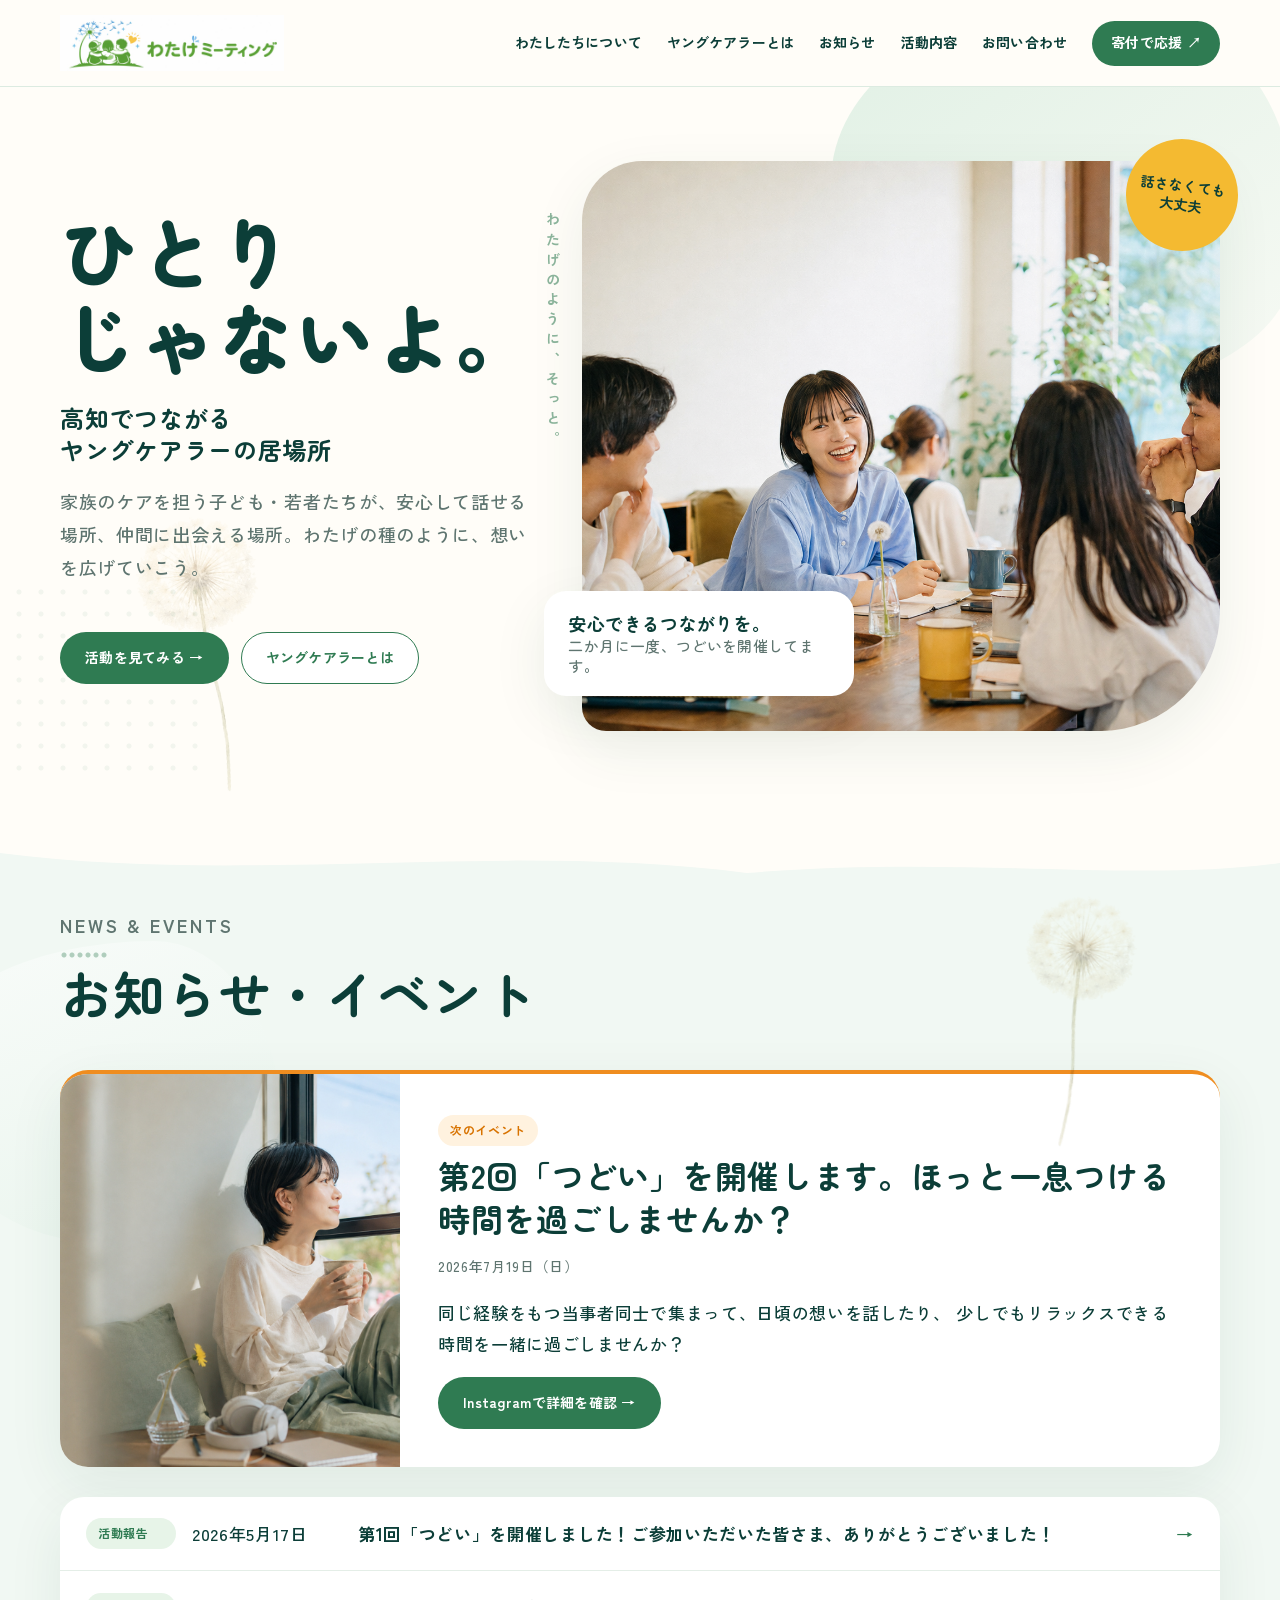
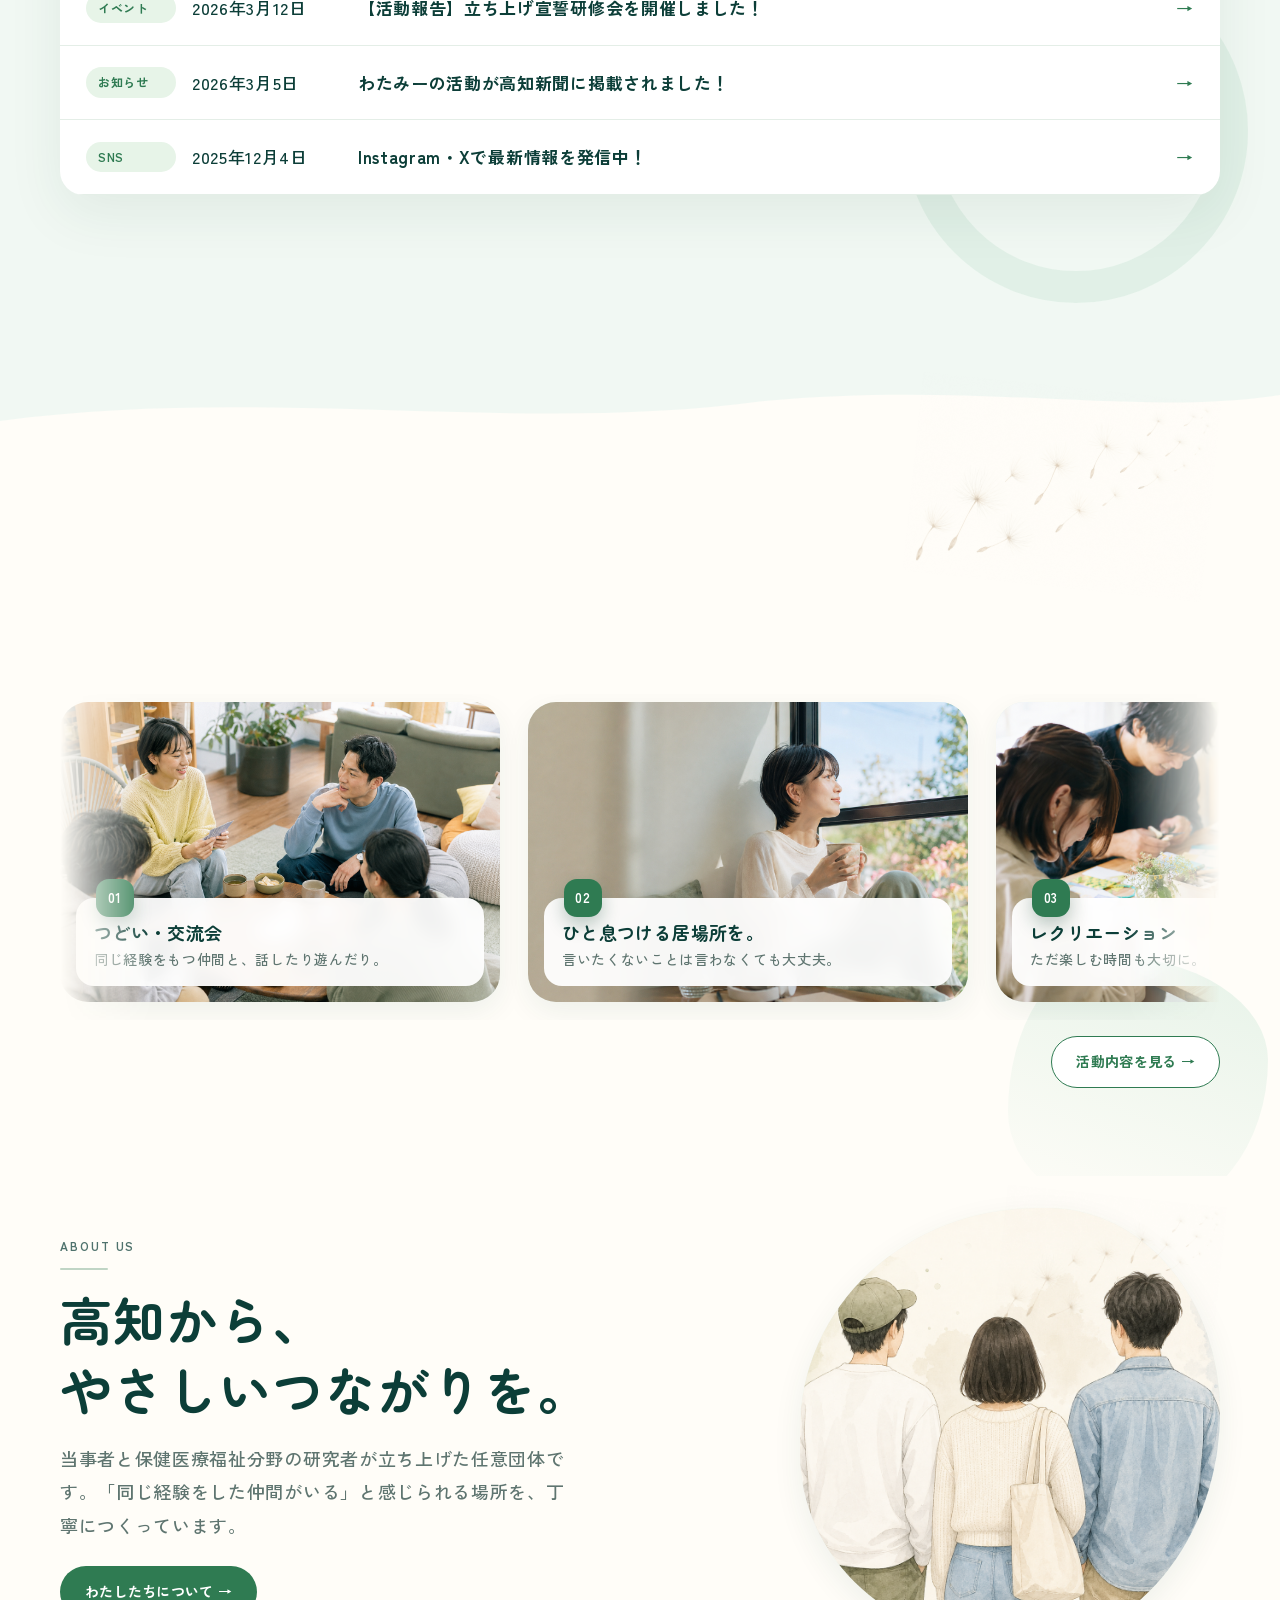
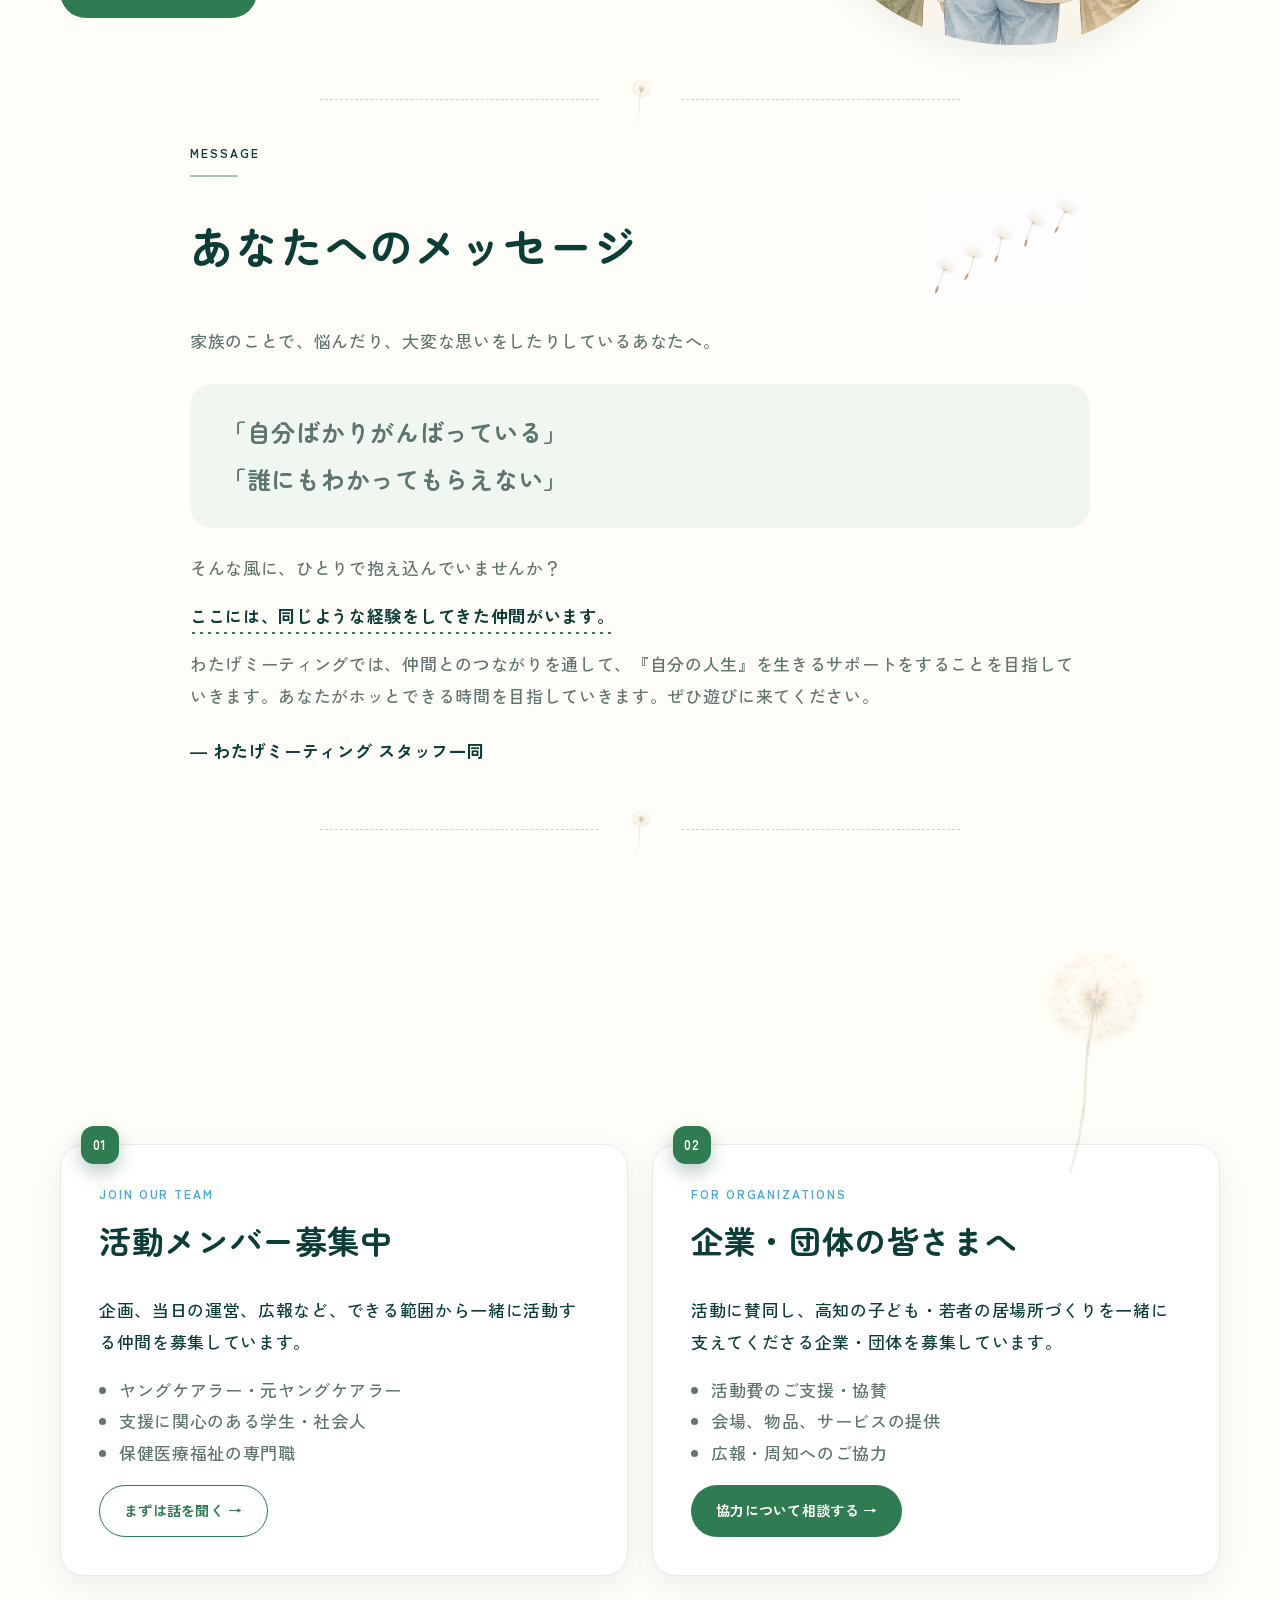
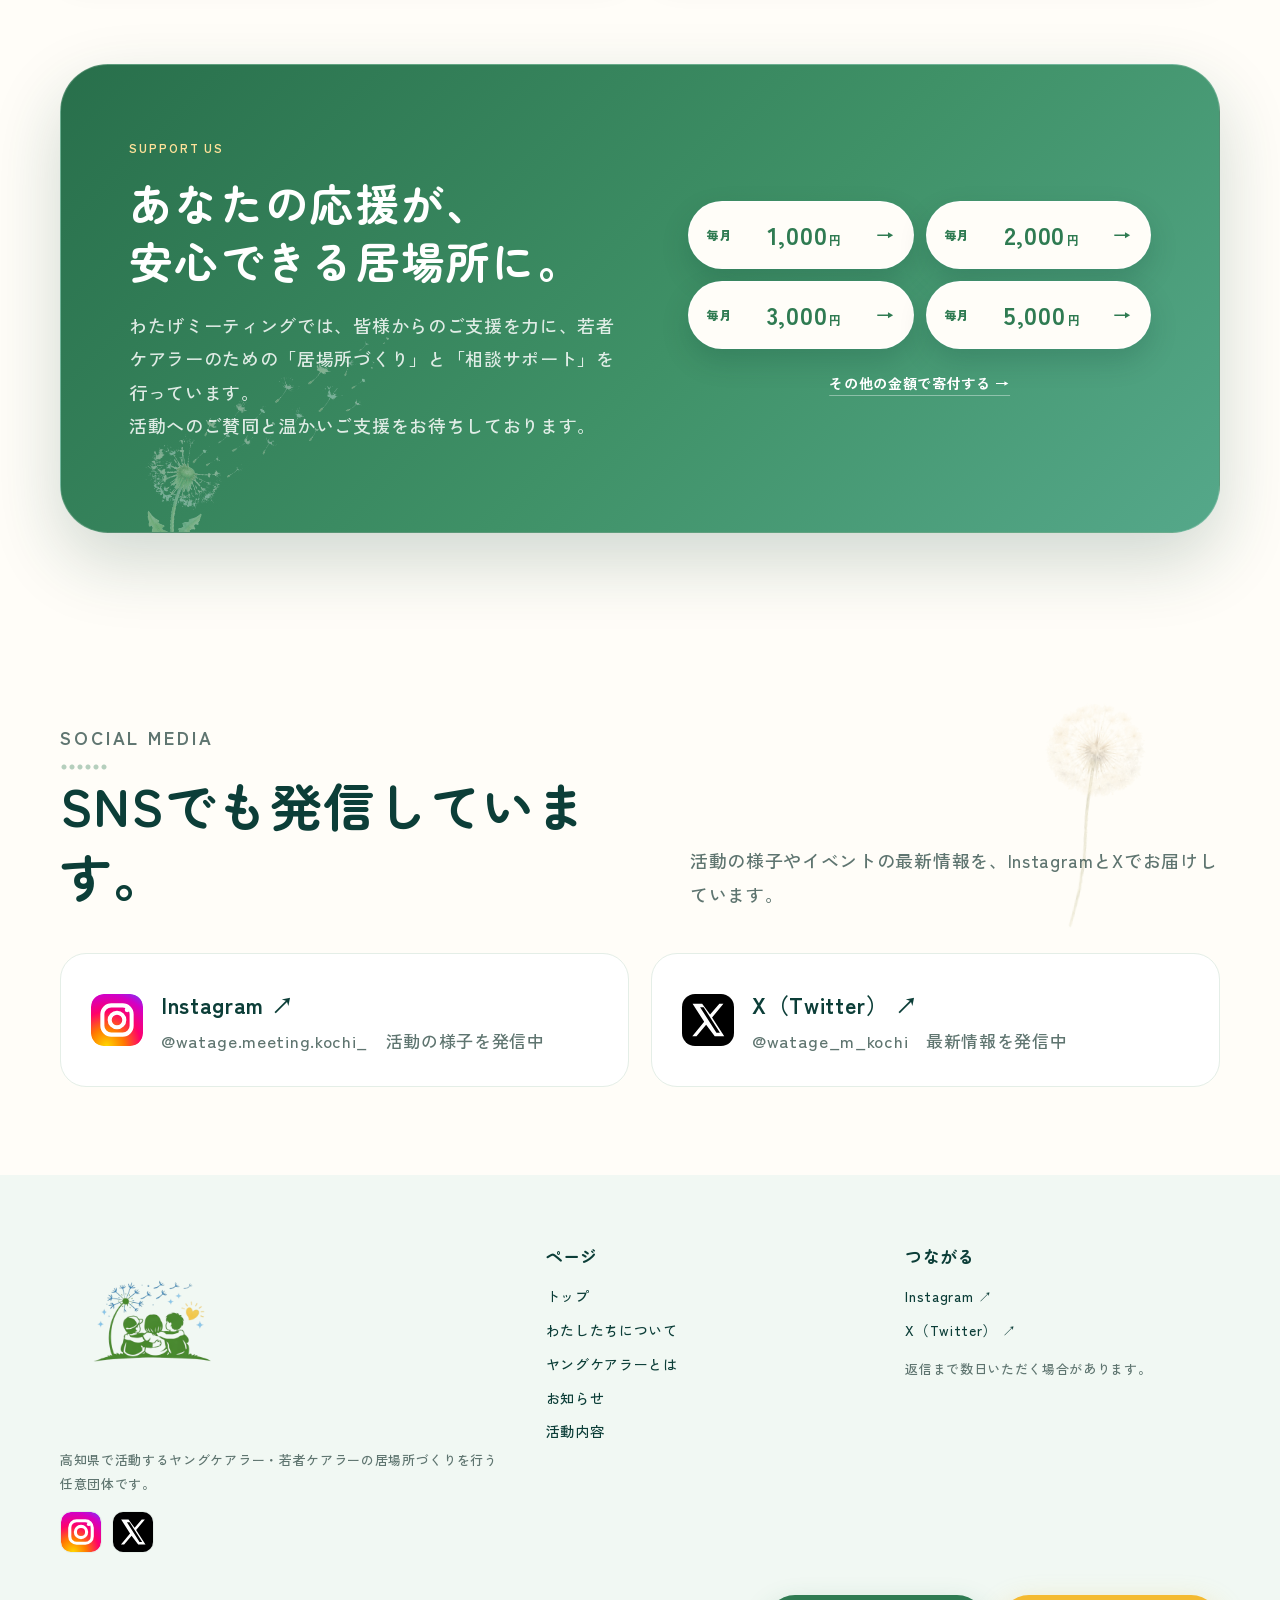
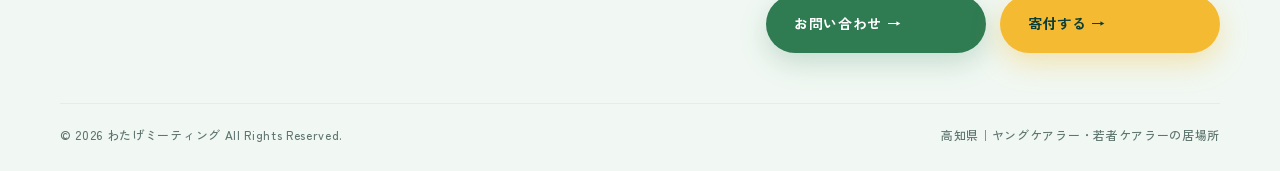
==== commit 4761b80f: "ヘッダーロゴを更新し、モバイル余白と装飾配置を整える フッターは従来ロゴを維持し、スマホでは固定ヘッダーと見出しの重なりを解消する。  Co-authored-by: Cursor <cursorag" ====
--- a/index.html
+++ b/index.html
@@ -11,7 +11,7 @@
     <link rel="preconnect" href="https://fonts.googleapis.com" />
     <link rel="preconnect" href="https://fonts.gstatic.com" crossorigin />
     <link
-      href="https://fonts.googleapis.com/css2?family=Zen+Kaku+Gothic+New:wght@400;500;700;900&display=swap"
+      href="https://fonts.googleapis.com/css2?family=Zen+Kaku+Gothic+New:wght@400;500;700;900&family=Zen+Maru+Gothic:wght@400;500;700;900&display=swap"
       rel="stylesheet"
     />
     <link rel="stylesheet" href="styles.css" />
@@ -19,9 +19,14 @@
   <body>
     <header class="header">
       <div class="wrap nav">
-        <a class="brand" href="index.html"
-          ><img src="assets/logo-watage.png" alt="わたげミーティング"
-        /></a>
+        <a class="brand" href="index.html">
+          <img
+            class="brand-logo"
+            src="assets/logo-watage.png"
+            alt="わたげミーティング"
+          />
+          <span class="brand-wordmark" aria-hidden="true">/ わたげ</span>
+        </a>
         <nav class="navlinks">
           <a href="about.html">わたしたちについて</a
           ><a href="youngcarer.html">ヤングケアラーとは</a
@@ -45,7 +50,11 @@
           aria-label="メニュー"
           aria-expanded="false"
         >
-          ☰
+          <span class="menu-lines" aria-hidden="true">
+            <span></span>
+            <span></span>
+            <span></span>
+          </span>
         </button>
       </div>
     </header>
@@ -494,7 +503,7 @@
           <div>
             <img
               class="footer-logo"
-              src="assets/logo-watage.png"
+              src="assets/logo-watage-footer.png"
               alt="わたげミーティング"
             />
             <p>
--- a/styles.css
+++ b/styles.css
@@ -20,9 +20,28 @@
   --space-xl: 88px;
   --content-width: 1160px;
   --content-inset: max(20px, calc((100vw - var(--content-width)) / 2));
-  --font-display:
+  --font-body:
     "Zen Kaku Gothic New", "Hiragino Kaku Gothic ProN", "Yu Gothic", Meiryo,
     sans-serif;
+  --font-display:
+    "Zen Maru Gothic", "Zen Kaku Gothic New", "Hiragino Maru Gothic ProN",
+    "Hiragino Kaku Gothic ProN", Meiryo, sans-serif;
+  --text-xs: 0.75rem;
+  --text-sm: 0.875rem;
+  --text-base: 1.0625rem;
+  --text-md: 1.125rem;
+  --text-lg: 1.25rem;
+  --text-xl: clamp(1.25rem, 2vw, 1.5rem);
+  --text-2xl: clamp(1.5rem, 2.6vw, 2rem);
+  --text-3xl: clamp(1.85rem, 3.4vw, 2.75rem);
+  --text-4xl: clamp(2.15rem, 4.2vw, 3.25rem);
+  --text-hero: clamp(2.6rem, 6.2vw, 4.5rem);
+  --leading-tight: 1.2;
+  --leading-snug: 1.35;
+  --leading-body: 1.85;
+  --tracking-tight: 0.01em;
+  --tracking-body: 0.04em;
+  --tracking-wide: 0.16em;
   --arc-height: clamp(56px, 9vw, 88px);
   --arc-cream-mist: url("data:image/svg+xml,%3Csvg xmlns='http://www.w3.org/2000/svg' viewBox='0 0 1440 88' preserveAspectRatio='none'%3E%3Crect width='1440' height='88' fill='%23fffdf8'/%3E%3Cpath d='M0,32 C280,64 560,20 840,52 C1080,34 1280,62 1440,42 L1440,88 L0,88 Z' fill='%23f1f8f3'/%3E%3C/svg%3E");
   --arc-mist-cream: url("data:image/svg+xml,%3Csvg xmlns='http://www.w3.org/2000/svg' viewBox='0 0 1440 88' preserveAspectRatio='none'%3E%3Crect width='1440' height='88' fill='%23f1f8f3'/%3E%3Cpath d='M0,58 C300,22 580,72 860,38 C1100,18 1280,54 1440,32 L1440,88 L0,88 Z' fill='%23fffdf8'/%3E%3C/svg%3E");
@@ -45,10 +64,13 @@
   width: 100%;
   background: var(--cream);
   color: var(--ink);
-  font-family: var(--font-display);
+  font-family: var(--font-body);
+  font-size: var(--text-base);
   font-weight: 500;
-  line-height: 1.75;
-  letter-spacing: 0.01em;
+  line-height: var(--leading-body);
+  letter-spacing: var(--tracking-body);
+  -webkit-font-smoothing: antialiased;
+  text-rendering: optimizeLegibility;
 }
 a {
   text-decoration: none;
@@ -94,18 +116,42 @@
   align-items: center;
   margin-right: auto;
 }
-.brand img {
-  width: 178px;
-  height: 66px;
+.brand-logo {
+  width: 248px;
+  height: 56px;
   object-fit: contain;
-  mix-blend-mode: normal;
+  object-position: left center;
+}
+.brand-wordmark {
+  display: none;
+  align-items: center;
+  gap: 10px;
+  font-family: var(--font-display);
+  font-size: 1.35rem;
+  font-weight: 700;
+  letter-spacing: 0.14em;
+  color: var(--ink);
+  line-height: 1;
+}
+.brand-slash {
+  display: block;
+  width: 2px;
+  height: 1.05em;
+  border-radius: 999px;
+  background: linear-gradient(
+    180deg,
+    var(--green) 0%,
+    rgba(47, 123, 82, 0.15) 100%
+  );
+  transform: rotate(18deg);
 }
 .navlinks {
   display: flex;
   align-items: center;
   gap: 25px;
-  font-size: 14px;
+  font-size: var(--text-sm);
   font-weight: 700;
+  letter-spacing: var(--tracking-tight);
 }
 .navlinks a {
   position: relative;
@@ -134,7 +180,10 @@
   min-height: 52px;
   padding: 0 24px;
   border: 1px solid transparent;
+  font-family: var(--font-body);
+  font-size: var(--text-sm);
   font-weight: 700;
+  letter-spacing: 0.02em;
   transition: 0.25s;
   cursor: pointer;
 }
@@ -166,7 +215,47 @@
   display: none;
   border: 0;
   background: none;
-  font-size: 28px;
+  padding: 0;
+  cursor: pointer;
+}
+.menu-lines {
+  display: grid;
+  gap: 6px;
+  width: 20px;
+}
+.menu-lines span {
+  display: block;
+  width: 100%;
+  height: 2px;
+  border-radius: 999px;
+  background: var(--ink);
+  transform-origin: center;
+  transition:
+    transform 0.28s ease,
+    opacity 0.2s ease,
+    width 0.28s ease,
+    background-color 0.2s ease;
+}
+.menu-lines span:nth-child(2) {
+  width: 70%;
+  margin-left: auto;
+}
+@media (max-width: 650px) {
+  .menu-lines span,
+  .menu-lines span:nth-child(2) {
+    width: 100%;
+    margin-left: 0;
+  }
+}
+.menu.is-open .menu-lines span:nth-child(1) {
+  transform: translateY(8px) rotate(45deg);
+}
+.menu.is-open .menu-lines span:nth-child(2) {
+  opacity: 0;
+  width: 100%;
+}
+.menu.is-open .menu-lines span:nth-child(3) {
+  transform: translateY(-8px) rotate(-45deg);
 }
 .hero {
   position: relative;
@@ -214,9 +303,10 @@
 }
 .kicker {
   color: var(--sky);
-  font-size: 13px;
+  font-family: var(--font-body);
+  font-size: var(--text-xs);
   font-weight: 700;
-  letter-spacing: 0.22em;
+  letter-spacing: var(--tracking-wide);
   text-transform: uppercase;
   margin: 0 0 14px;
 }
@@ -225,19 +315,28 @@
 }
 .hero h1,
 .page-hero h1 {
-  font-size: clamp(52px, 7vw, 88px);
+  font-family: var(--font-display);
+  font-size: var(--text-hero);
   font-weight: 900;
-  line-height: 1.08;
-  letter-spacing: -0.04em;
+  line-height: 1.12;
+  letter-spacing: 0.04em;
   margin: 0 0 24px;
 }
+.hero h1 {
+  font-size: clamp(2.85rem, 6.8vw, 4.75rem);
+  text-shadow: 0 1px 0 rgba(255, 253, 248, 0.35);
+}
 .hero .sub {
-  font-size: 23px;
+  font-family: var(--font-display);
+  font-size: var(--text-xl);
   font-weight: 700;
+  line-height: var(--leading-snug);
+  letter-spacing: 0.03em;
   margin: 0 0 16px;
 }
 .lead {
-  font-size: 18px;
+  font-size: var(--text-md);
+  line-height: var(--leading-body);
   color: var(--muted);
   max-width: 680px;
 }
@@ -279,7 +378,11 @@
   padding: 20px 24px;
   border-radius: 22px;
   box-shadow: var(--shadow);
+  font-family: var(--font-display);
+  font-size: var(--text-md);
   font-weight: 700;
+  line-height: var(--leading-snug);
+  letter-spacing: 0.02em;
 }
 .float-card small {
   display: block;
@@ -297,7 +400,12 @@
   place-items: center;
   border-radius: 50%;
   background: var(--yellow);
+  font-family: var(--font-display);
+  font-size: var(--text-sm);
   font-weight: 700;
+  line-height: 1.35;
+  letter-spacing: 0.02em;
+  text-align: center;
   transform: rotate(7deg);
 }
 @media (max-width: 1100px) {
@@ -325,7 +433,10 @@
 h2,
 h3,
 h4 {
+  font-family: var(--font-display);
   font-weight: 700;
+  letter-spacing: 0.02em;
+  line-height: var(--leading-snug);
 }
 section {
   padding: var(--space-xl) 0;
@@ -613,14 +724,16 @@
 }
 .section-head h2,
 .page h2 {
-  font-size: clamp(34px, 4.2vw, 52px);
-  line-height: 1.25;
+  font-size: var(--text-4xl);
+  line-height: var(--leading-snug);
   margin: 0;
 }
 .section-head p {
   max-width: 530px;
   margin: 0;
   color: var(--muted);
+  font-size: var(--text-md);
+  line-height: var(--leading-body);
 }
 .news {
   position: relative;
@@ -654,12 +767,12 @@
   padding: 38px;
 }
 .news-copy h3 {
-  font-size: 25px;
-  line-height: 1.55;
+  font-size: var(--text-2xl);
+  line-height: var(--leading-snug);
   margin: 8px 0 12px;
 }
 .meta {
-  font-size: 14px;
+  font-size: var(--text-sm);
   color: var(--muted);
 }
 .badge {
@@ -736,7 +849,7 @@
   display: flex;
   gap: 28px;
   width: max-content;
-  animation: activity-marquee 32s linear infinite;
+  animation: activity-marquee 45s linear infinite;
 }
 .activity-marquee:hover .activity-marquee-track {
   animation-play-state: paused;
@@ -859,8 +972,8 @@
 }
 .home-about-copy h2 {
   margin: 0 0 18px;
-  font-size: clamp(34px, 4.5vw, 52px);
-  line-height: 1.35;
+  font-size: var(--text-4xl);
+  line-height: var(--leading-snug);
 }
 .home-about-copy .kicker {
   color: var(--ink);
@@ -879,7 +992,8 @@
   margin: 0 0 24px;
   max-width: 520px;
   color: var(--muted);
-  font-size: 17px;
+  font-size: var(--text-md);
+  line-height: var(--leading-body);
 }
 .home-about-visual {
   position: relative;
@@ -990,13 +1104,15 @@
 }
 .donate h2 {
   margin: 0 0 18px;
-  font-size: clamp(32px, 3.6vw, 46px);
-  line-height: 1.45;
-  letter-spacing: 0.02em;
+  font-size: var(--text-3xl);
+  line-height: var(--leading-snug);
+  letter-spacing: 0.03em;
 }
 .donate p:not(.kicker) {
   max-width: 28em;
-  color: rgba(255, 255, 255, 0.78);
+  font-size: var(--text-md);
+  line-height: var(--leading-body);
+  color: rgba(255, 255, 255, 0.84);
 }
 .donate-break {
   display: none;
@@ -1268,7 +1384,7 @@
   z-index: 1;
 }
 .page-hero h1 {
-  font-size: clamp(45px, 6vw, 72px);
+  font-size: var(--text-hero);
 }
 .page {
   padding: 90px 0;
@@ -1278,7 +1394,8 @@
 }
 .prose p {
   color: var(--muted);
-  font-size: 17px;
+  font-size: var(--text-md);
+  line-height: var(--leading-body);
 }
 .aims,
 .care-grid,
@@ -1381,6 +1498,14 @@
   }
   .donate {
     text-align: center;
+    margin-left: auto;
+    margin-right: auto;
+  }
+  .donate-grid {
+    justify-items: center;
+  }
+  .donate-grid > div {
+    width: 100%;
   }
   .donate-grid > div:first-child {
     display: flex;
@@ -1392,10 +1517,16 @@
   .donate p:not(.kicker) {
     text-align: center;
   }
+  .donate h2 .nowrap {
+    white-space: normal;
+  }
   .donate p:not(.kicker) {
     margin-left: auto;
     margin-right: auto;
   }
+  .donation-options {
+    width: 100%;
+  }
   .home-about-visual {
     justify-self: center;
     width: min(100%, 360px);
@@ -1413,16 +1544,19 @@
   }
   .botanical-hero {
     bottom: auto;
-    top: 6px;
-    left: 10px;
-    width: 190px;
-    opacity: 0.24;
+    top: 92px;
+    left: auto;
+    right: -18px;
+    width: min(158px, 42vw);
+    opacity: 0.22;
+    transform: rotate(12deg);
   }
   .botanical-donate {
     bottom: -10px;
-    left: 6px;
+    left: 50%;
     width: 200px;
-    opacity: 0.16;
+    opacity: 0.12;
+    transform: translateX(-50%) rotate(-8deg);
   }
   .botanical-news {
     top: 8px;
@@ -1518,54 +1652,93 @@
     display: flex;
     z-index: 2;
     align-items: center;
-    margin-right: 0;
-    padding: 4px 8px 4px 4px;
-    border-radius: 999px;
-    background: rgba(255, 253, 248, 0.92);
-    box-shadow: 0 8px 22px rgba(20, 72, 54, 0.12);
-  }
-  .brand img {
-    width: 112px;
+    margin-right: auto;
+  }
+  .brand-logo {
+    display: block;
+    width: min(176px, 52vw);
     height: 40px;
+  }
+  .brand-wordmark {
+    display: none;
   }
   .nav {
     height: 64px;
     justify-content: space-between;
     align-items: center;
-    gap: 12px;
   }
   .navlinks {
-    top: 64px;
+    top: 72px;
     right: 14px;
     left: 14px;
+    padding: 18px;
     border: 1px solid var(--line);
-    border-radius: 22px;
+    border-radius: 24px;
+    background: rgba(255, 253, 248, 0.98);
     box-shadow: var(--shadow);
+    backdrop-filter: blur(12px);
+  }
+  .navlinks a {
+    padding: 10px 8px;
+    border-radius: 12px;
+  }
+  .navlinks a:hover,
+  .navlinks a.active {
+    background: rgba(47, 123, 82, 0.08);
   }
   .menu {
     display: grid;
-    width: 46px;
-    height: 46px;
+    width: 44px;
+    height: 44px;
     place-items: center;
-    border-radius: 50%;
-    background: rgba(255, 253, 248, 0.96);
+    border-radius: 12px;
+    border: 0;
+    background: transparent;
     color: var(--ink);
-    box-shadow: 0 8px 24px rgba(20, 72, 54, 0.16);
+    box-shadow: none;
+    transition:
+      transform 0.25s ease,
+      background-color 0.25s ease;
+  }
+  .menu:hover,
+  .menu.is-open {
+    transform: none;
+    background: rgba(47, 123, 82, 0.08);
+    box-shadow: none;
+  }
+  .menu.is-open .menu-lines span {
+    background: var(--green);
+  }
+  .header.is-scrolled .menu {
+    background: transparent;
   }
   .hero {
-    padding: 45px 0 70px;
+    padding: 108px 0 70px;
+  }
+  .page-hero {
+    padding: 118px 0 72px;
   }
   .hero-visual {
     min-height: clamp(300px, 68vw, 390px);
     padding: 20px 16px 0 32px;
   }
   .hero h1 {
-    font-size: 53px;
+    font-size: clamp(2.7rem, 11.5vw, 3.4rem);
+    letter-spacing: 0.03em;
+    line-height: 1.14;
+  }
+  .hero .sub {
+    font-size: 1.15rem;
+  }
+  .lead {
+    font-size: 1rem;
   }
   .spark {
     width: 88px;
     height: 88px;
-    font-size: 13px;
+    font-size: 12px;
+    font-weight: 700;
+    line-height: 1.35;
     right: -14px;
     top: -18px;
   }
@@ -1628,9 +1801,18 @@
     width: min(100% - 28px, 1160px);
     margin-left: auto;
     margin-right: auto;
-    padding: 38px 22px;
+    padding: 38px 20px;
     border-radius: 34px;
     text-align: center;
+  }
+  .donate-grid {
+    width: 100%;
+    margin: 0;
+    justify-items: center;
+  }
+  .donate-grid > div {
+    width: 100%;
+    max-width: 100%;
   }
   .donate-grid > div:first-child {
     display: flex;
@@ -1642,6 +1824,9 @@
   }
   .donate h2 {
     text-align: center;
+  }
+  .donate h2 .nowrap {
+    white-space: normal;
   }
   .donate p:not(.kicker) {
     max-width: 34em;
@@ -1650,18 +1835,41 @@
     text-align: center;
   }
   .donation-options {
+    display: grid;
     grid-template-columns: 1fr;
     width: 100%;
+    max-width: 100%;
+    margin: 0 auto;
+    justify-items: stretch;
   }
   .donation-amount {
-    grid-template-columns: 3.2em 1fr 3.2em;
+    display: flex;
+    align-items: center;
+    justify-content: space-between;
+    gap: 0;
     width: 100%;
+    max-width: 100%;
+    margin: 0;
+    padding: 14px 22px;
+    box-sizing: border-box;
+  }
+  .donation-amount > span:first-child,
+  .donation-amount > span:last-child {
+    flex: 0 0 2.75em;
   }
   .donation-amount > span:first-child {
     text-align: left;
   }
   .donation-amount > span:last-child {
     text-align: right;
+  }
+  .donation-amount strong {
+    flex: 1 1 auto;
+    text-align: center;
+  }
+  .donation-other {
+    width: 100%;
+    text-align: center;
   }
   .footer-main {
     grid-template-columns: 1fr;
@@ -1806,7 +2014,8 @@
 .home-message .message-card h2,
 .message-heading h2 {
   margin: 0;
-  font-size: clamp(30px, 4vw, 44px);
+  font-size: var(--text-3xl);
+  line-height: var(--leading-snug);
 }
 .message-heading {
   display: flex;
@@ -1836,9 +2045,11 @@
 .message-quote-box p {
   margin: 0;
   color: var(--ink);
-  font-size: clamp(20px, 3vw, 26px);
-  font-weight: 800;
+  font-family: var(--font-display);
+  font-size: var(--text-xl);
+  font-weight: 700;
   line-height: 1.7;
+  letter-spacing: 0.03em;
 }
 .message-quote-box p + p {
   margin-top: 6px;
@@ -1977,7 +2188,7 @@
   box-shadow: var(--shadow-soft);
 }
 .join-card h3 {
-  font-size: 24px;
+  font-size: var(--text-2xl);
   margin-top: 8px;
 }
 .join-card ul {
